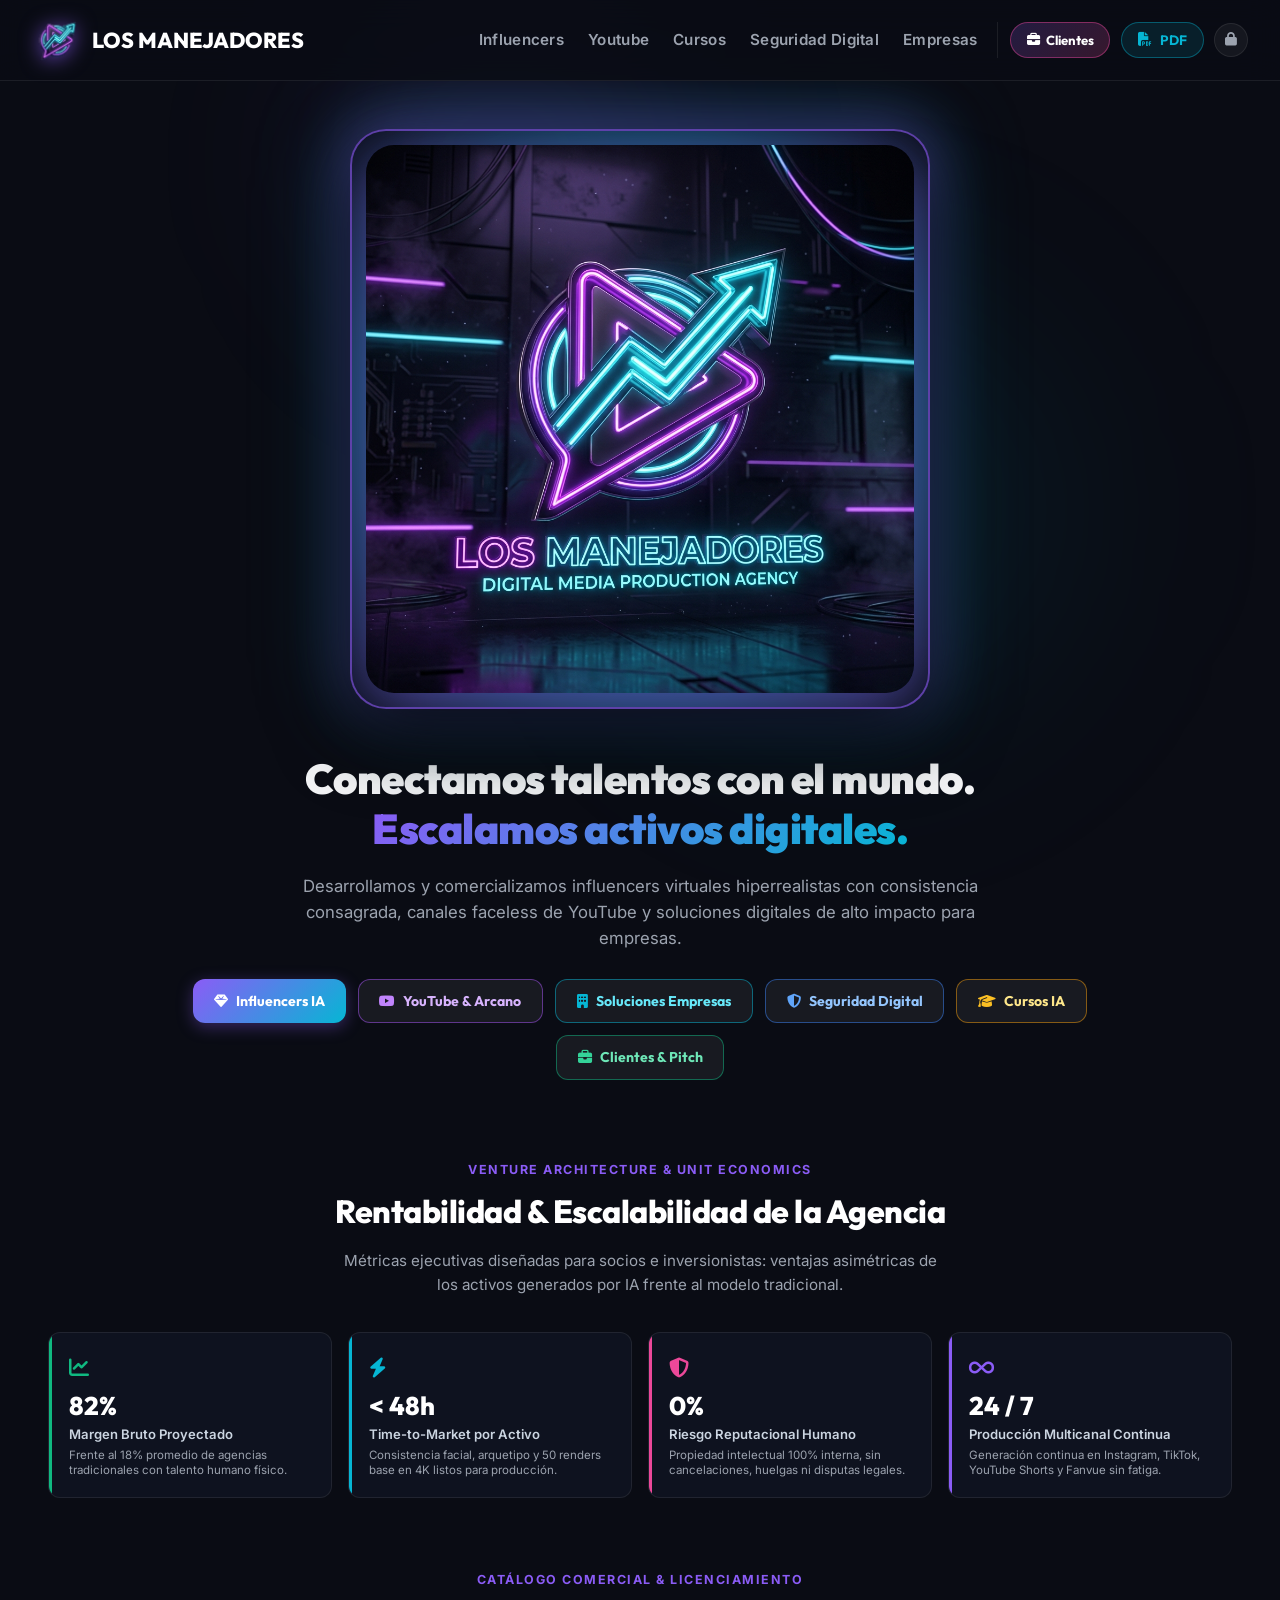
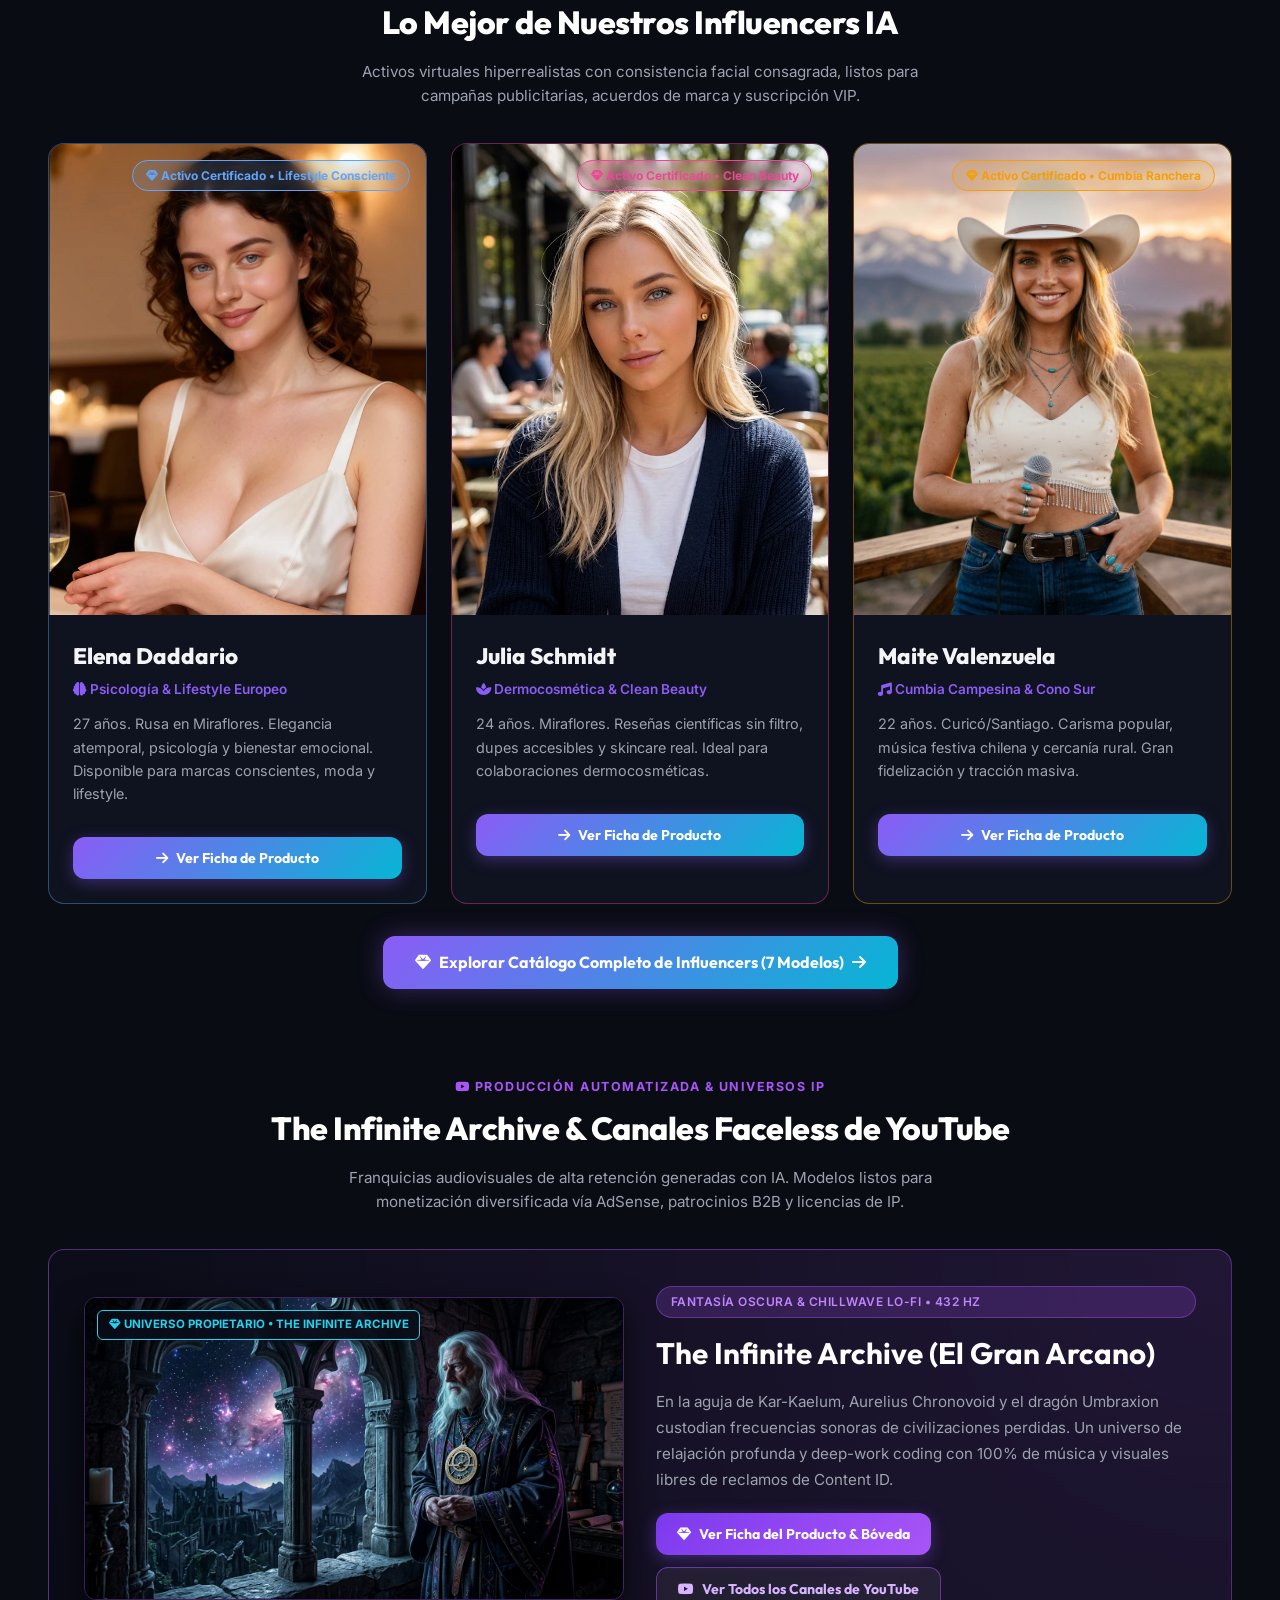
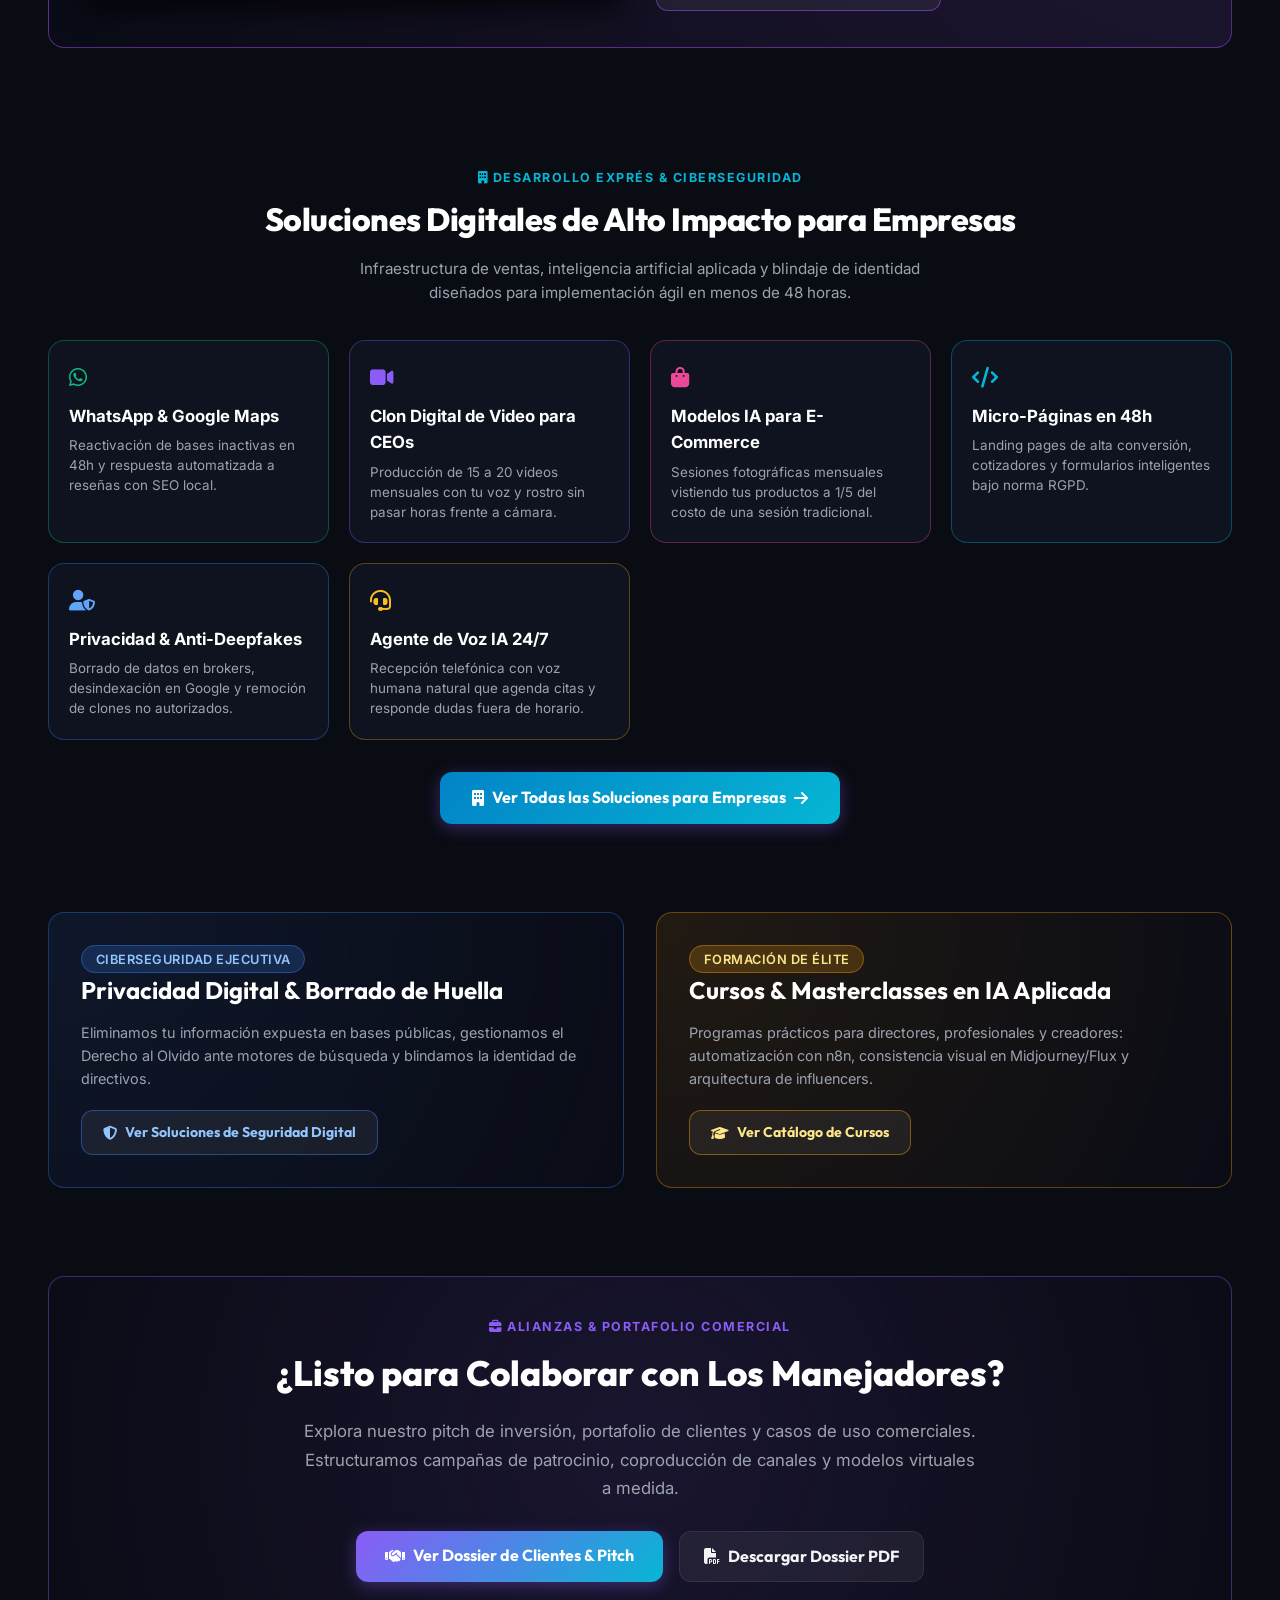
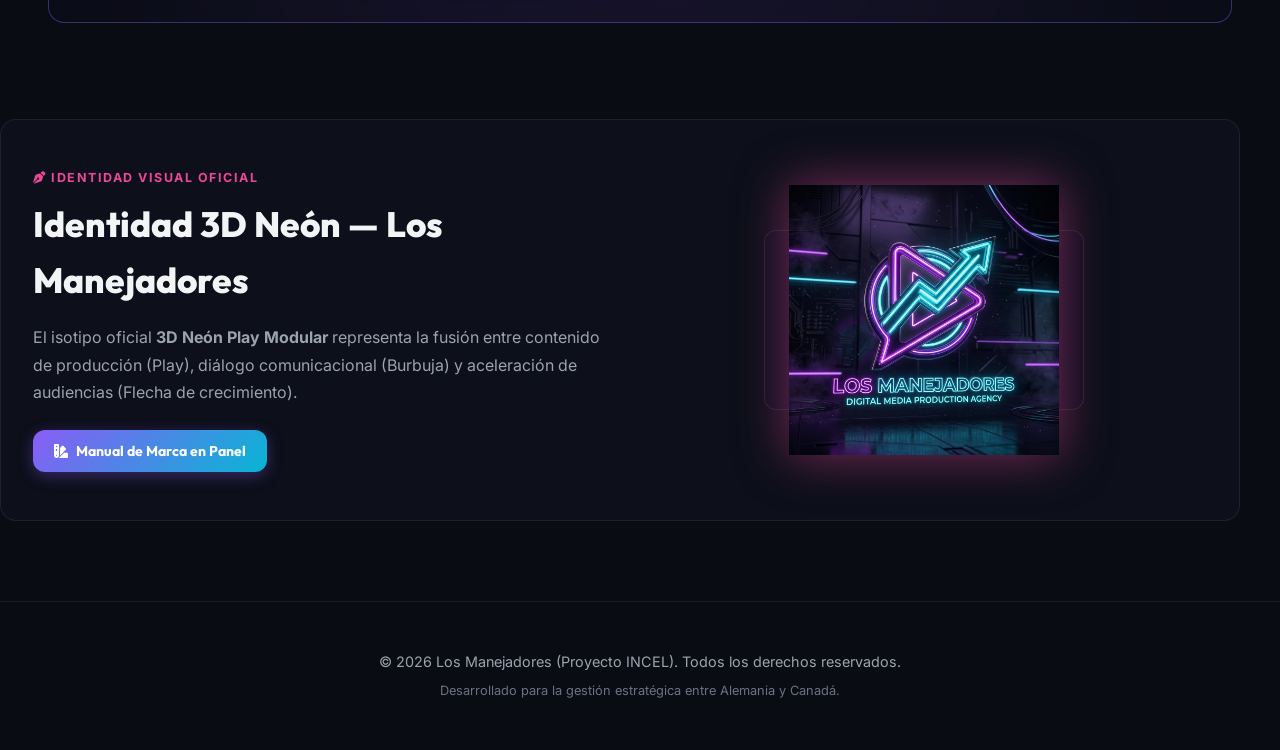
==== index.html @ 4ea199a0 "feat: unified landing page, separated section routing, prominent Arcano in YouTube, upgraded product" ====
<!DOCTYPE html>
<html lang="es">
<head>
  <meta charset="UTF-8">
  <meta name="viewport" content="width=device-width, initial-scale=1.0">
  <title>Los Manejadores (Proyecto INCEL) — Agencia de Comunicación Digital e Influencers IA</title>
  <meta name="description" content="Conectamos talentos con el mundo. Agencia líder en Influencers IA, Canales de YouTube Educativos y Asesorías Comunicacionales.">
  
  <!-- Google Fonts -->
  <link rel="preconnect" href="https://fonts.googleapis.com">
  <link rel="preconnect" href="https://fonts.gstatic.com" crossorigin>
  <link href="https://fonts.googleapis.com/css2?family=Inter:wght@300;400;500;600;700&family=Outfit:wght@500;600;700;800;900&display=swap" rel="stylesheet">
  
  <!-- FontAwesome Icons -->
  <link rel="stylesheet" href="https://cdnjs.cloudflare.com/ajax/libs/font-awesome/6.4.0/css/all.min.css">
  
  <!-- Favicons -->
  <link rel="icon" type="image/png" sizes="512x512" href="favicon.png?v=4">
  <link rel="icon" type="image/png" sizes="128x128" href="favicon-128.png?v=4">
  <link rel="icon" type="image/png" sizes="32x32" href="favicon-32.png?v=4">
  <link rel="shortcut icon" href="favicon.png?v=4">
  <link rel="apple-touch-icon" href="favicon.png?v=4">
  
  <!-- CSS Stylesheet -->
  <link rel="stylesheet" href="styles.css">
</head>
<body>

  <!-- Ambient Glow Background -->
  <div class="ambient-bg">
    <div class="glow-1"></div>
    <div class="glow-2"></div>
  </div>

  <!-- Main Navigation Bar -->
  <nav class="navbar">
    <a href="#home" class="nav-brand" id="main-nav-brand" onclick="switchView('public')">
      <div id="navbar-logo-container" style="display: flex; align-items: center; justify-content: center;">
        <img src="logo_emblem.png" alt="Los Manejadores Emblem" class="navbar-logo-img" />
      </div>
      <span id="brand-title-text">LOS MANEJADORES</span>
    </a>

    <div class="nav-controls">
      <ul class="nav-links" id="public-nav-links">
        <li><a href="#roster">Influencers</a></li>
        <li><a href="#youtube">Youtube</a></li>
        <li><a href="#cursos">Cursos</a></li>
        <li><a href="#seguridad">Seguridad Digital</a></li>
        <li><a href="#empresas">Empresas</a></li>
      </ul>

      <div class="nav-actions-group">
        <a href="#clientes" class="nav-pitch-btn" title="Ver Pitch Comercial & Clientes">
          <i class="fa-solid fa-briefcase"></i> Clientes
        </a>
        <button class="btn-dossier-pdf" onclick="window.print()" title="Imprimir o Exportar PDF">
          <i class="fa-solid fa-file-pdf"></i> PDF
        </button>
        <button id="btn-lock-auth" class="nav-lock-btn" onclick="switchView('team')" title="Acceso al Panel de Equipo">
          <i id="nav-lock-icon" class="fa-solid fa-lock"></i>
        </button>
      </div>
    </div>
  </nav>

  <!-- Dynamic Router Container for Dedicated Subpages -->
  <main id="view-dynamic" class="mode-view">
    <!-- Rendered dynamically by app.js router -->
  </main>

    <!-- =================================================================== -->
  <!-- VISTA PÚBLICA PRINCIPAL (LANDING SHOWROOM CON LO MEJOR DE TODO)     -->
  <!-- =================================================================== -->
  <main id="view-public" class="mode-view active-view">
    
    <!-- Hero Section -->
    <section class="hero" id="home">
      <div class="hero-content">
        
        <!-- Large Glowing Brand Showcase (El Play Modular 3D Neón) -->
        <div class="hero-brand-showcase">
          <div class="hero-logo-wrapper">
            <div class="hero-logo-glow"></div>
            <img src="logo_full.png" alt="Los Manejadores Logo 3D Neón Oficial" class="hero-logo-img" />
          </div>
        </div>

        <h1 class="hero-title">
          Conectamos talentos con el mundo. <br>
          <span class="gradient-text">Escalamos activos digitales.</span>
        </h1>
        <p class="hero-lead">
          Desarrollamos y comercializamos influencers virtuales hiperrealistas con consistencia consagrada, canales faceless de YouTube y soluciones digitales de alto impacto para empresas.
        </p>
        
        <!-- Acceso Rápido a Secciones Principales -->
        <div class="hero-actions" style="margin-top: 1.5rem; display: flex; flex-wrap: wrap; gap: 0.75rem; justify-content: center;">
          <a href="#roster" class="btn btn-primary">
            <i class="fa-solid fa-gem"></i> Influencers IA
          </a>
          <a href="#youtube" class="btn btn-secondary" style="border-color: rgba(168, 85, 247, 0.5); color: #d8b4fe;">
            <i class="fa-brands fa-youtube" style="color: #c084fc;"></i> YouTube & Arcano
          </a>
          <a href="#empresas" class="btn btn-secondary" style="border-color: rgba(6, 182, 212, 0.5); color: #67e8f9;">
            <i class="fa-solid fa-building" style="color: var(--cyan);"></i> Soluciones Empresas
          </a>
          <a href="#seguridad" class="btn btn-secondary" style="border-color: rgba(59, 130, 246, 0.5); color: #93c5fd;">
            <i class="fa-solid fa-shield-halved" style="color: #60a5fa;"></i> Seguridad Digital
          </a>
          <a href="#cursos" class="btn btn-secondary" style="border-color: rgba(245, 158, 11, 0.5); color: #fde68a;">
            <i class="fa-solid fa-graduation-cap" style="color: #fbbf24;"></i> Cursos IA
          </a>
          <a href="#clientes" class="btn btn-secondary" style="border-color: rgba(16, 185, 129, 0.5); color: #6ee7b7;">
            <i class="fa-solid fa-briefcase" style="color: #34d399;"></i> Clientes & Pitch
          </a>
        </div>
      </div>
    </section>

    <!-- Executive Snapshot & Unit Economics -->
    <section id="executive-snapshot" class="section" style="padding-top: 2rem; padding-bottom: 2rem;">
      <div class="section-header">
        <span class="section-subtitle">Venture Architecture & Unit Economics</span>
        <h2 class="section-title">Rentabilidad & Escalabilidad de la Agencia</h2>
        <p class="section-description">
          Métricas ejecutivas diseñadas para socios e inversionistas: ventajas asimétricas de los activos generados por IA frente al modelo tradicional.
        </p>
      </div>

      <div class="exec-metrics-grid">
        <div class="exec-metric-card accent-green">
          <div class="exec-metric-icon"><i class="fa-solid fa-chart-line"></i></div>
          <div class="exec-metric-val">82%</div>
          <div class="exec-metric-label">Margen Bruto Proyectado</div>
          <div class="exec-metric-subtext">Frente al 18% promedio de agencias tradicionales con talento humano físico.</div>
        </div>

        <div class="exec-metric-card accent-cyan">
          <div class="exec-metric-icon"><i class="fa-solid fa-bolt"></i></div>
          <div class="exec-metric-val">&lt; 48h</div>
          <div class="exec-metric-label">Time-to-Market por Activo</div>
          <div class="exec-metric-subtext">Consistencia facial, arquetipo y 50 renders base en 4K listos para producción.</div>
        </div>

        <div class="exec-metric-card accent-pink">
          <div class="exec-metric-icon"><i class="fa-solid fa-shield-halved"></i></div>
          <div class="exec-metric-val">0%</div>
          <div class="exec-metric-label">Riesgo Reputacional Humano</div>
          <div class="exec-metric-subtext">Propiedad intelectual 100% interna, sin cancelaciones, huelgas ni disputas legales.</div>
        </div>

        <div class="exec-metric-card">
          <div class="exec-metric-icon"><i class="fa-solid fa-infinity"></i></div>
          <div class="exec-metric-val">24 / 7</div>
          <div class="exec-metric-label">Producción Multicanal Continua</div>
          <div class="exec-metric-subtext">Generación continua en Instagram, TikTok, YouTube Shorts y Fanvue sin fatiga.</div>
        </div>
      </div>
    </section>

    <!-- LANDING SHOWCASE 1: INFLUENCERS IA -->
    <section class="section" style="padding-top: 1rem;">
      <div class="section-header">
        <span class="section-subtitle">Catálogo Comercial & Licenciamiento</span>
        <h2 class="section-title">Lo Mejor de Nuestros Influencers IA</h2>
        <p class="section-description">
          Activos virtuales hiperrealistas con consistencia facial consagrada, listos para campañas publicitarias, acuerdos de marca y suscripción VIP.
        </p>
      </div>

      <div class="roster-grid">
        <!-- Elena Daddario -->
        <div class="glass-card influencer-card" style="border-color: rgba(96, 165, 250, 0.4);">
          <div class="influencer-img-wrapper">
            <img src="elena_avatar.png" alt="Elena Daddario" class="influencer-img" loading="lazy">
            <span class="influencer-badge" style="color: #60a5fa; border-color: #60a5fa; background: rgba(96, 165, 250, 0.15);">
              <i class="fa-solid fa-gem"></i> Activo Certificado • Lifestyle Consciente
            </span>
          </div>
          <div class="influencer-info">
            <h3 class="influencer-name">Elena Daddario</h3>
            <span class="influencer-niche"><i class="fa-solid fa-brain"></i> Psicología & Lifestyle Europeo</span>
            <p class="influencer-desc">27 años. Rusa en Miraflores. Elegancia atemporal, psicología y bienestar emocional. Disponible para marcas conscientes, moda y lifestyle.</p>
            <div style="display: flex; gap: 0.5rem; margin-top: 0.75rem;">
              <a href="#influencer/elena" class="btn btn-primary influencer-btn" style="flex: 1; justify-content: center;">
                <i class="fa-solid fa-arrow-right"></i> Ver Ficha de Producto
              </a>
            </div>
          </div>
        </div>

        <!-- Julia Schmidt -->
        <div class="glass-card influencer-card" style="border-color: rgba(236, 72, 153, 0.4);">
          <div class="influencer-img-wrapper">
            <img src="julia_avatar.jpg" alt="Julia Schmidt" class="influencer-img" loading="lazy">
            <span class="influencer-badge" style="color: #ec4899; border-color: #ec4899; background: rgba(236, 72, 153, 0.15);">
              <i class="fa-solid fa-gem"></i> Activo Certificado • Clean Beauty
            </span>
          </div>
          <div class="influencer-info">
            <h3 class="influencer-name">Julia Schmidt</h3>
            <span class="influencer-niche"><i class="fa-solid fa-spa"></i> Dermocosmética & Clean Beauty</span>
            <p class="influencer-desc">24 años. Miraflores. Reseñas científicas sin filtro, dupes accesibles y skincare real. Ideal para colaboraciones dermocosméticas.</p>
            <div style="display: flex; gap: 0.5rem; margin-top: 0.75rem;">
              <a href="#influencer/julia" class="btn btn-primary influencer-btn" style="flex: 1; justify-content: center;">
                <i class="fa-solid fa-arrow-right"></i> Ver Ficha de Producto
              </a>
            </div>
          </div>
        </div>

        <!-- Maite Valenzuela -->
        <div class="glass-card influencer-card" style="border-color: rgba(245, 158, 11, 0.4);">
          <div class="influencer-img-wrapper">
            <img src="maite_avatar.jpg" alt="Maite Valenzuela" class="influencer-img" loading="lazy">
            <span class="influencer-badge" style="color: #f59e0b; border-color: #f59e0b; background: rgba(245, 158, 11, 0.15);">
              <i class="fa-solid fa-gem"></i> Activo Certificado • Cumbia Ranchera
            </span>
          </div>
          <div class="influencer-info">
            <h3 class="influencer-name">Maite Valenzuela</h3>
            <span class="influencer-niche"><i class="fa-solid fa-music"></i> Cumbia Campesina & Cono Sur</span>
            <p class="influencer-desc">22 años. Curicó/Santiago. Carisma popular, música festiva chilena y cercanía rural. Gran fidelización y tracción masiva.</p>
            <div style="display: flex; gap: 0.5rem; margin-top: 0.75rem;">
              <a href="#influencer/maite" class="btn btn-primary influencer-btn" style="flex: 1; justify-content: center;">
                <i class="fa-solid fa-arrow-right"></i> Ver Ficha de Producto
              </a>
            </div>
          </div>
        </div>
      </div>

      <div style="text-align: center; margin-top: 2rem;">
        <a href="#roster" class="btn btn-primary" style="font-size: 1rem; padding: 0.85rem 2rem; box-shadow: 0 0 25px rgba(139, 92, 246, 0.35);">
          <i class="fa-solid fa-gem"></i> Explorar Catálogo Completo de Influencers (7 Modelos) <i class="fa-solid fa-arrow-right"></i>
        </a>
      </div>
    </section>

    <!-- LANDING SHOWCASE 2: YOUTUBE & EL GRAN ARCANO -->
    <section class="section" style="padding-top: 2rem;">
      <div class="section-header">
        <span class="section-subtitle" style="color: #a855f7;"><i class="fa-brands fa-youtube"></i> Producción Automatizada & Universos IP</span>
        <h2 class="section-title">The Infinite Archive & Canales Faceless de YouTube</h2>
        <p class="section-description">
          Franquicias audiovisuales de alta retención generadas con IA. Modelos listos para monetización diversificada vía AdSense, patrocinios B2B y licencias de IP.
        </p>
      </div>

      <!-- Feature Card: The Infinite Archive Highlight -->
      <div class="glass-card" style="border: 1px solid rgba(168, 85, 247, 0.45); background: radial-gradient(circle at top right, rgba(168, 85, 247, 0.15) 0%, rgba(10, 12, 22, 0.95) 100%); padding: 2.2rem; border-radius: var(--radius-lg); margin-bottom: 2rem; position: relative; overflow: hidden;">
        <div style="display: grid; grid-template-columns: repeat(auto-fit, minmax(300px, 1fr)); gap: 2rem; align-items: center;">
          <div style="position: relative; border-radius: 12px; overflow: hidden; aspect-ratio: 16 / 9; box-shadow: 0 10px 30px rgba(0,0,0,0.7); border: 1px solid rgba(168, 85, 247, 0.3);">
            <img src="arcano_tower_window.jpg" alt="The Infinite Archive" style="width: 100%; height: 100%; object-fit: cover;" loading="lazy">
            <span style="position: absolute; top: 0.75rem; left: 0.75rem; background: rgba(10,12,24,0.85); backdrop-filter: blur(8px); border: 1px solid #22d3ee; color: #22d3ee; font-size: 0.72rem; font-weight: 700; padding: 0.3rem 0.65rem; border-radius: 6px;">
              <i class="fa-solid fa-gem"></i> UNIVERSO PROPIETARIO • THE INFINITE ARCHIVE
            </span>
          </div>
          <div>
            <div class="detail-badge" style="background: rgba(168, 85, 247, 0.2); color: #c084fc; border-color: rgba(168, 85, 247, 0.4); margin-bottom: 0.75rem; font-size: 0.75rem;">
              FANTASÍA OSCURA & CHILLWAVE LO-FI • 432 HZ
            </div>
            <h3 style="font-family: var(--font-heading); font-size: 1.85rem; color: #fff; margin-bottom: 0.75rem;">
              The Infinite Archive (El Gran Arcano)
            </h3>
            <p style="color: var(--text-muted); font-size: 0.95rem; line-height: 1.7; margin-bottom: 1.25rem;">
              En la aguja de Kar-Kaelum, Aurelius Chronovoid y el dragón Umbraxion custodian frecuencias sonoras de civilizaciones perdidas. Un universo de relajación profunda y deep-work coding con 100% de música y visuales libres de reclamos de Content ID.
            </p>
            <div style="display: flex; gap: 0.75rem; flex-wrap: wrap;">
              <a href="#channel/arcano" class="btn btn-primary" style="background: linear-gradient(135deg, #7c3aed, #a855f7); border: none;">
                <i class="fa-solid fa-gem"></i> Ver Ficha del Producto & Bóveda
              </a>
              <a href="#youtube" class="btn btn-secondary" style="border-color: rgba(168, 85, 247, 0.5); color: #d8b4fe;">
                <i class="fa-brands fa-youtube"></i> Ver Todos los Canales de YouTube
              </a>
            </div>
          </div>
        </div>
      </div>
    </section>

    <!-- LANDING SHOWCASE 3: EMPRESAS -->
    <section class="section" style="padding-top: 2rem;">
      <div class="section-header">
        <span class="section-subtitle" style="color: var(--cyan);"><i class="fa-solid fa-building"></i> Desarrollo Exprés & Ciberseguridad</span>
        <h2 class="section-title">Soluciones Digitales de Alto Impacto para Empresas</h2>
        <p class="section-description">
          Infraestructura de ventas, inteligencia artificial aplicada y blindaje de identidad diseñados para implementación ágil en menos de 48 horas.
        </p>
      </div>

      <div style="display: grid; grid-template-columns: repeat(auto-fit, minmax(280px, 1fr)); gap: 1.25rem; margin-bottom: 2rem;">
        <div class="glass-card" style="padding: 1.25rem; border-color: rgba(16, 185, 129, 0.35);">
          <div style="font-size: 1.3rem; color: #10b981; margin-bottom: 0.5rem;"><i class="fa-brands fa-whatsapp"></i></div>
          <h4 style="color: #fff; font-size: 1.05rem; margin-bottom: 0.35rem;">WhatsApp & Google Maps</h4>
          <p style="color: var(--text-muted); font-size: 0.84rem; line-height: 1.5; margin: 0;">Reactivación de bases inactivas en 48h y respuesta automatizada a reseñas con SEO local.</p>
        </div>

        <div class="glass-card" style="padding: 1.25rem; border-color: rgba(139, 92, 246, 0.35);">
          <div style="font-size: 1.3rem; color: var(--purple); margin-bottom: 0.5rem;"><i class="fa-solid fa-video"></i></div>
          <h4 style="color: #fff; font-size: 1.05rem; margin-bottom: 0.35rem;">Clon Digital de Video para CEOs</h4>
          <p style="color: var(--text-muted); font-size: 0.84rem; line-height: 1.5; margin: 0;">Producción de 15 a 20 videos mensuales con tu voz y rostro sin pasar horas frente a cámara.</p>
        </div>

        <div class="glass-card" style="padding: 1.25rem; border-color: rgba(236, 72, 153, 0.35);">
          <div style="font-size: 1.3rem; color: var(--pink); margin-bottom: 0.5rem;"><i class="fa-solid fa-bag-shopping"></i></div>
          <h4 style="color: #fff; font-size: 1.05rem; margin-bottom: 0.35rem;">Modelos IA para E-Commerce</h4>
          <p style="color: var(--text-muted); font-size: 0.84rem; line-height: 1.5; margin: 0;">Sesiones fotográficas mensuales vistiendo tus productos a 1/5 del costo de una sesión tradicional.</p>
        </div>

        <div class="glass-card" style="padding: 1.25rem; border-color: rgba(6, 182, 212, 0.35);">
          <div style="font-size: 1.3rem; color: var(--cyan); margin-bottom: 0.5rem;"><i class="fa-solid fa-code"></i></div>
          <h4 style="color: #fff; font-size: 1.05rem; margin-bottom: 0.35rem;">Micro-Páginas en 48h</h4>
          <p style="color: var(--text-muted); font-size: 0.84rem; line-height: 1.5; margin: 0;">Landing pages de alta conversión, cotizadores y formularios inteligentes bajo norma RGPD.</p>
        </div>

        <div class="glass-card" style="padding: 1.25rem; border-color: rgba(59, 130, 246, 0.35);">
          <div style="font-size: 1.3rem; color: #60a5fa; margin-bottom: 0.5rem;"><i class="fa-solid fa-user-shield"></i></div>
          <h4 style="color: #fff; font-size: 1.05rem; margin-bottom: 0.35rem;">Privacidad & Anti-Deepfakes</h4>
          <p style="color: var(--text-muted); font-size: 0.84rem; line-height: 1.5; margin: 0;">Borrado de datos en brokers, desindexación en Google y remoción de clones no autorizados.</p>
        </div>

        <div class="glass-card" style="padding: 1.25rem; border-color: rgba(245, 158, 11, 0.35);">
          <div style="font-size: 1.3rem; color: #fbbf24; margin-bottom: 0.5rem;"><i class="fa-solid fa-headset"></i></div>
          <h4 style="color: #fff; font-size: 1.05rem; margin-bottom: 0.35rem;">Agente de Voz IA 24/7</h4>
          <p style="color: var(--text-muted); font-size: 0.84rem; line-height: 1.5; margin: 0;">Recepción telefónica con voz humana natural que agenda citas y responde dudas fuera de horario.</p>
        </div>
      </div>

      <div style="text-align: center;">
        <a href="#empresas" class="btn btn-primary" style="background: linear-gradient(135deg, #0284c7, #06b6d4); font-size: 1rem; padding: 0.85rem 2rem;">
          <i class="fa-solid fa-building"></i> Ver Todas las Soluciones para Empresas <i class="fa-solid fa-arrow-right"></i>
        </a>
      </div>
    </section>

    <!-- LANDING SHOWCASE 4: SEGURIDAD & CURSOS -->
    <section class="section" style="padding-top: 2rem;">
      <div style="display: grid; grid-template-columns: repeat(auto-fit, minmax(320px, 1fr)); gap: 2rem;">
        
        <div class="glass-card" style="padding: 2rem; border-color: rgba(59, 130, 246, 0.35); background: radial-gradient(circle at top left, rgba(59, 130, 246, 0.1) 0%, rgba(10, 12, 22, 0.95) 100%);">
          <span class="detail-badge" style="background: rgba(59, 130, 246, 0.2); color: #93c5fd; border-color: rgba(59, 130, 246, 0.4); margin-bottom: 0.75rem;">
            CIBERSEGURIDAD EJECUTIVA
          </span>
          <h3 style="font-family: var(--font-heading); font-size: 1.5rem; color: #fff; margin-bottom: 0.75rem;">
            Privacidad Digital & Borrado de Huella
          </h3>
          <p style="color: var(--text-muted); font-size: 0.9rem; line-height: 1.6; margin-bottom: 1.25rem;">
            Eliminamos tu información expuesta en bases públicas, gestionamos el Derecho al Olvido ante motores de búsqueda y blindamos la identidad de directivos.
          </p>
          <a href="#seguridad" class="btn btn-secondary" style="border-color: rgba(59, 130, 246, 0.45); color: #93c5fd;">
            <i class="fa-solid fa-shield-halved"></i> Ver Soluciones de Seguridad Digital
          </a>
        </div>

        <div class="glass-card" style="padding: 2rem; border-color: rgba(245, 158, 11, 0.35); background: radial-gradient(circle at top left, rgba(245, 158, 11, 0.1) 0%, rgba(10, 12, 22, 0.95) 100%);">
          <span class="detail-badge" style="background: rgba(245, 158, 11, 0.2); color: #fde68a; border-color: rgba(245, 158, 11, 0.4); margin-bottom: 0.75rem;">
            FORMACIÓN DE ÉLITE
          </span>
          <h3 style="font-family: var(--font-heading); font-size: 1.5rem; color: #fff; margin-bottom: 0.75rem;">
            Cursos & Masterclasses en IA Aplicada
          </h3>
          <p style="color: var(--text-muted); font-size: 0.9rem; line-height: 1.6; margin-bottom: 1.25rem;">
            Programas prácticos para directores, profesionales y creadores: automatización con n8n, consistencia visual en Midjourney/Flux y arquitectura de influencers.
          </p>
          <a href="#cursos" class="btn btn-secondary" style="border-color: rgba(245, 158, 11, 0.45); color: #fde68a;">
            <i class="fa-solid fa-graduation-cap"></i> Ver Catálogo de Cursos
          </a>
        </div>

      </div>
    </section>

    <!-- LANDING SHOWCASE 5: CLIENTES & PITCH COMERCIAL -->
    <section class="section" style="padding-top: 2rem; padding-bottom: 3rem;">
      <div class="glass-card" style="padding: 2.5rem; text-align: center; border-color: rgba(139, 92, 246, 0.4); background: radial-gradient(circle at center, rgba(139, 92, 246, 0.12) 0%, rgba(10, 12, 22, 0.98) 100%); border-radius: var(--radius-lg);">
        <span class="section-subtitle" style="color: var(--purple);"><i class="fa-solid fa-briefcase"></i> Alianzas & Portafolio Comercial</span>
        <h2 style="font-family: var(--font-heading); font-size: 2.2rem; font-weight: 800; color: #fff; margin: 0.5rem 0 1rem 0;">
          ¿Listo para Colaborar con Los Manejadores?
        </h2>
        <p style="color: var(--text-muted); font-size: 1.05rem; max-width: 680px; margin: 0 auto 1.75rem auto; line-height: 1.7;">
          Explora nuestro pitch de inversión, portafolio de clientes y casos de uso comerciales. Estructuramos campañas de patrocinio, coproducción de canales y modelos virtuales a medida.
        </p>
        <div style="display: flex; gap: 1rem; justify-content: center; flex-wrap: wrap;">
          <a href="#clientes" class="btn btn-primary" style="font-size: 1rem; padding: 0.8rem 1.8rem;">
            <i class="fa-solid fa-handshake"></i> Ver Dossier de Clientes & Pitch
          </a>
          <button class="btn btn-secondary" onclick="window.print()" style="font-size: 1rem; padding: 0.8rem 1.5rem;">
            <i class="fa-solid fa-file-pdf"></i> Descargar Dossier PDF
          </button>
        </div>
      </div>
    </section>

    <!-- Propuestas de Logo Teaser Section -->
    <section class="section" style="background: rgba(18, 22, 36, 0.4); border: 1px solid var(--border-glass); border-radius: var(--radius-lg); padding: 3rem 2rem; margin: 3rem 0;">
      <div style="display: grid; grid-template-columns: repeat(auto-fit, minmax(300px, 1fr)); gap: 2.5rem; align-items: center;">
        <div>
          <span class="section-subtitle" style="color: var(--pink);"><i class="fa-solid fa-pen-nib"></i> Identidad Visual Oficial</span>
          <h2 style="font-family: var(--font-heading); font-size: 2.2rem; font-weight: 800; margin: 0.5rem 0 1rem 0;">Identidad 3D Neón — Los Manejadores</h2>
          <p style="color: var(--text-muted); font-size: 1rem; line-height: 1.7; margin-bottom: 1.5rem;">
            El isotipo oficial <strong>3D Neón Play Modular</strong> representa la fusión entre contenido de producción (Play), diálogo comunicacional (Burbuja) y aceleración de audiencias (Flecha de crecimiento).
          </p>
          <div style="display: flex; gap: 1rem; align-items: center; flex-wrap: wrap;">
            <a href="#copys" onclick="switchView('team'); switchTeamTab('copys');" class="btn btn-primary">
              <i class="fa-solid fa-swatchbook"></i> Manual de Marca en Panel
            </a>
          </div>
        </div>
        <div style="text-align: center;">
          <div class="logo-preview-box" style="margin: 0 auto; max-width: 320px; padding: 1.5rem; background: radial-gradient(circle, rgba(236,72,153,0.15) 0%, rgba(12,15,29,0.9) 70%); border: 1px solid var(--border-glass); border-radius: var(--radius-md);">
            <img src="logo_full.png" alt="Logotipo 3D Neón" style="width: 100%; height: auto; filter: drop-shadow(0 0 25px rgba(236,72,153,0.5));" />
          </div>
        </div>
      </div>
    </section>

  </main>

  <!-- =================================================================== -->
  <!-- VISTA DE EQUIPO (PANEL DE CONTROL INTERNO / GANTT & PIPELINE)      -->
  <!-- =================================================================== -->
  <main id="view-team" class="mode-view">
    
    <div class="dashboard-header">
      <div class="dashboard-title-area">
        <div>
          <h1 style="font-family: var(--font-heading); font-size: 2.2rem; font-weight: 800;">
            <i class="fa-solid fa-list-check" style="color: var(--purple);"></i> Panel Interno de Trabajo
          </h1>
          <p style="color: var(--text-muted);">Coordinación operativa, Carta Gantt a 90 Días y Manual Tecnológico de Producción con IA</p>
        </div>
        <div style="display: flex; gap: 0.6rem; align-items: center; flex-wrap: wrap;">
          <button onclick="switchView('public')" class="btn btn-secondary" style="font-size: 0.85rem;" title="Volver a la vista pública">
            <i class="fa-solid fa-arrow-left"></i> Volver a Vista Pública
          </button>
          <button onclick="lockTeamView()" class="btn btn-secondary" style="font-size: 0.85rem;" title="Bloquear panel de equipo con PIN">
            <i class="fa-solid fa-lock"></i> Bloquear Sesión
          </button>
          <button onclick="resetGanttData()" class="btn btn-secondary" style="font-size: 0.85rem;">
            <i class="fa-solid fa-rotate-left"></i> Reiniciar Progreso
          </button>
        </div>
      </div>
    </div>

    <!-- Husos Horarios & Sincronización Transatlántica Fijos en la Cabecera -->
    <div class="clocks-grid" style="margin-bottom: 1.5rem;">
      <div class="glass-card clock-card">
        <div class="clock-flag">🇩🇪</div>
        <div class="clock-info">
          <span class="clock-zone">Alemania / Europa Central (CET • UTC+1)</span>
          <div class="clock-time" id="clock-berlin">--:--:--</div>
          <span class="clock-note">Base Técnica & Operaciones de IA (Daniel Santander)</span>
        </div>
      </div>

      <div class="glass-card clock-card">
        <div class="clock-flag">🇨🇦</div>
        <div class="clock-info">
          <span class="clock-zone">Canadá / Costa Este (EST • UTC-5)</span>
          <div class="clock-time" id="clock-toronto">--:--:--</div>
          <span class="clock-note">Base Creativa & Relaciones Públicas (Pancho Ipinza)</span>
        </div>
      </div>

      <div class="glass-card clock-card">
        <div class="clock-flag">🇨🇱</div>
        <div class="clock-info">
          <span class="clock-zone">Chile / Santiago (CLT • UTC-3)</span>
          <div class="clock-time" id="clock-santiago">--:--:--</div>
          <span class="clock-note">Media Operations & Motion AI (Wladimir Gutierrez)</span>
        </div>
      </div>

      <div class="glass-card sync-window-card">
        <div class="sync-icon"><i class="fa-solid fa-handshake"></i></div>
        <div>
          <span class="sync-title">Ventana Óptima de Sincronización Diaria</span>
          <div class="sync-hours">15:00 – 18:00 CET / 09:00 – 12:00 EST / 11:00 – 14:00 CLT</div>
          <p class="sync-desc">Franja horaria para standups diarios, revisión de entregables y lanzamientos conjuntos de campañas.</p>
        </div>
      </div>
    </div>

    <!-- Barra Rápida a Cockpits Operativos Privados de Producción -->
    <div class="team-cockpit-quickbar glass-card">
      <div class="cockpit-quickbar-header">
        <div style="display: flex; align-items: center; gap: 0.85rem;">
          <div class="sync-icon" style="width: 44px; height: 44px; font-size: 1.1rem; background: rgba(139, 92, 246, 0.2); color: var(--purple);">
            <i class="fa-solid fa-sliders"></i>
          </div>
          <div>
            <h4 style="margin: 0; font-size: 1.05rem; font-weight: 700; color: #fff;">
              Cockpits Operativos de Producción (Menú Privado de Equipo)
            </h4>
            <p style="margin: 0.2rem 0 0 0; font-size: 0.82rem; color: var(--text-muted);">
              Acceso directo al control diario de cada influencer: Prompts maestros, LoRAs, calibración SOP, plataforma y briefs de video:
            </p>
          </div>
        </div>
        <button onclick="switchTeamTab('influencer-ops')" class="btn btn-secondary btn-sm" style="font-size: 0.78rem; padding: 0.45rem 0.85rem; border-color: rgba(139, 92, 246, 0.4); color: #c4b5fd;">
          <i class="fa-solid fa-table-list"></i> Matriz Operativa Completa (Pest. 5)
        </button>
      </div>

      <div class="cockpit-chips-grid">
        <a href="#influencer-cockpit/elena" class="cockpit-chip-btn" title="Abrir Cockpit Operativo de Elena Daddario">
          <img src="elena_avatar.png" alt="Elena" />
          <div class="cockpit-chip-info">
            <span class="cockpit-chip-name">Elena Daddario</span>
            <span class="cockpit-chip-badge"><i class="fa-solid fa-user-check"></i> Daniel (CET)</span>
          </div>
        </a>
        <a href="#influencer-cockpit/julia" class="cockpit-chip-btn" title="Abrir Cockpit Operativo de Julia Schmidt">
          <img src="julia_avatar.jpg" alt="Julia Schmidt" />
          <div class="cockpit-chip-info">
            <span class="cockpit-chip-name">Julia Schmidt</span>
            <span class="cockpit-chip-badge"><i class="fa-solid fa-user-check"></i> Pancho (EST)</span>
          </div>
        </a>
        <a href="#influencer-cockpit/laura" class="cockpit-chip-btn" title="Abrir Cockpit Operativo de Laura Taeda">
          <img src="laura_avatar.png" alt="Laura" />
          <div class="cockpit-chip-info">
            <span class="cockpit-chip-name">Laura Taeda</span>
            <span class="cockpit-chip-badge"><i class="fa-solid fa-user-check"></i> Wladimir (CLT)</span>
          </div>
        </a>
        <a href="#influencer-cockpit/mateo" class="cockpit-chip-btn" title="Abrir Cockpit Operativo de Mateo Silva">
          <img src="mateo_avatar.jpg" alt="Mateo" />
          <div class="cockpit-chip-info">
            <span class="cockpit-chip-name">Mateo Silva</span>
            <span class="cockpit-chip-badge" style="color: var(--cyan);"><i class="fa-solid fa-chart-line"></i> FinTech (Top RPM)</span>
          </div>
        </a>
        <a href="#influencer-cockpit/maite" class="cockpit-chip-btn" title="Abrir Cockpit Operativo de Maite Valenzuela">
          <img src="maite_avatar.jpg" alt="Maite" />
          <div class="cockpit-chip-info">
            <span class="cockpit-chip-name">Maite Valenzuela</span>
            <span class="cockpit-chip-badge"><i class="fa-solid fa-users"></i> Equipo</span>
          </div>
        </a>
        <a href="#influencer-cockpit/kira" class="cockpit-chip-btn" title="Abrir Cockpit Operativo de Kira Voss">
          <img src="kira_avatar.jpg" alt="Kira" />
          <div class="cockpit-chip-info">
            <span class="cockpit-chip-name">Kira Voss</span>
            <span class="cockpit-chip-badge"><i class="fa-solid fa-users"></i> Equipo</span>
          </div>
        </a>
        <a href="#influencer-cockpit/alejandra" class="cockpit-chip-btn" title="Abrir Ficha de Alejandra (Prototipo B2B)">
          <img src="alejandra_avatar.jpg" alt="Alejandra" />
          <div class="cockpit-chip-info">
            <span class="cockpit-chip-name">Alejandra</span>
            <span class="cockpit-chip-badge" style="color: var(--purple);"><i class="fa-solid fa-handshake"></i> En Adopción B2B</span>
          </div>
        </a>
        <a href="#influencer-cockpit/alina" class="cockpit-chip-btn" title="Abrir Cockpit Operativo de Alina Van Dijk (VIP Adulto)">
          <img src="alina_avatar.png" alt="Alina" />
          <div class="cockpit-chip-info">
            <span class="cockpit-chip-name">Alina Van Dijk</span>
            <span class="cockpit-chip-badge" style="color: #f87171;"><i class="fa-solid fa-fire"></i> Adulto VIP</span>
          </div>
        </a>
      </div>
    </div>

    <!-- Sub-navigation Tabs for Internal Team Panel -->
    <div class="team-tab-nav">
      <button id="btn-team-tab-members" class="team-tab-btn active" onclick="switchTeamTab('members')">
        <i class="fa-solid fa-users-gear"></i> 1. Equipo Fundador & Roles
      </button>
      <button id="btn-team-tab-gantt" class="team-tab-btn" onclick="switchTeamTab('gantt')">
        <i class="fa-solid fa-chart-gantt"></i> 2. Carta Gantt Operativa (90 Días)
      </button>
      <button id="btn-team-tab-pipeline" class="team-tab-btn" onclick="switchTeamTab('pipeline')">
        <i class="fa-solid fa-diagram-project"></i> 3. Pipeline de Producción Detallado & Herramientas
      </button>
      <button id="btn-team-tab-copys" class="team-tab-btn" onclick="switchTeamTab('copys')">
        <i class="fa-solid fa-copy"></i> 4. Hub de Copys & Scripts Listos
      </button>
      <button id="btn-team-tab-influencer-ops" class="team-tab-btn" onclick="switchTeamTab('influencer-ops')">
        <i class="fa-solid fa-wand-magic-sparkles"></i> 5. Operaciones de Influencers (Guía & Calibración Global)
      </button>
      <button id="btn-team-tab-youtube-studio" class="team-tab-btn" onclick="switchTeamTab('youtube-studio')">
        <i class="fa-brands fa-youtube" style="color: #ff0000;"></i> 6. YouTube Studio & El Gran Arcano
      </button>
    </div>

    <!-- PÁGINA 1: EQUIPO FUNDADOR & ROLES -->
    <div id="team-pane-members" class="team-pane active-pane">
      <section class="section" style="padding-top: 1rem;">
        <div class="section-header" style="text-align: left; margin-bottom: 2rem;">
          <span class="section-subtitle" style="color: var(--cyan);"><i class="fa-solid fa-users-gear"></i> Directorio y Sincronización Estratégica</span>
          <h2 class="section-title">Equipo Fundador, Roles & Asignación Operativa</h2>
          <p class="section-description" style="margin: 0;">
            Alineación estratégica internacional entre Alemania, Canadá y Chile. Consulta las responsabilidades clave de cada socio y los accesos rápidos a las herramientas de trabajo compartidas.
          </p>
        </div>

        <!-- Directorio de Miembros del Equipo -->
        <h3 style="font-family: var(--font-heading); font-size: 1.5rem; margin: 1.5rem 0 1.5rem 0; color: #fff;">
          <i class="fa-solid fa-id-card-clip" style="color: var(--purple);"></i> Miembros del Equipo & Asignación de Responsabilidades
        </h3>

        <div class="team-members-grid">
          <!-- Miembro 1: Daniel Santander -->
          <div class="glass-card member-card">
            <div class="member-header">
              <div class="member-avatar-box">
                <i class="fa-solid fa-laptop-code"></i>
              </div>
              <div>
                <h4 class="member-name">Daniel Santander</h4>
                <span class="member-role"><i class="fa-solid fa-microchip"></i> Lead Tech & AI Pipeline Architect</span>
              </div>
            </div>
            <p class="member-bio">
              Responsable de la infraestructura técnica, modelos de consistencia facial (LoRAs en Flux/SDXL), automatizaciones con Antigravity / agy CLI y despliegue del portal web.
            </p>
            <div class="member-meta">
              <span><i class="fa-solid fa-location-dot"></i> Alemania (CET)</span>
              <span><i class="fa-solid fa-envelope"></i> daniel@losmanejadores.io</span>
            </div>
          </div>

          <!-- Miembro 2: Pancho Ipinza -->
          <div class="glass-card member-card">
            <div class="member-header">
              <div class="member-avatar-box" style="background: rgba(236,72,153,0.15); color: var(--pink);">
                <i class="fa-solid fa-bullhorn"></i>
              </div>
              <div>
                <h4 class="member-name">Pancho Ipinza</h4>
                <span class="member-role" style="color: var(--pink);"><i class="fa-solid fa-pen-nib"></i> Creative Director & Strategic Outreach</span>
              </div>
            </div>
            <p class="member-bio">
              Dirección de narrativa, conceptualización de personajes, guiones para YouTube y vinculación con creadores de contenido, agencias y clientes B2B.
            </p>
            <div class="member-meta">
              <span><i class="fa-solid fa-location-dot"></i> Canadá (EST)</span>
              <span><i class="fa-solid fa-envelope"></i> pancho@losmanejadores.io</span>
            </div>
          </div>

          <!-- Miembro 3: Wladimir Gutierrez -->
          <div class="glass-card member-card">
            <div class="member-header">
              <div class="member-avatar-box" style="background: rgba(6,182,212,0.15); color: var(--cyan);">
                <i class="fa-solid fa-clapperboard"></i>
              </div>
              <div>
                <h4 class="member-name">Wladimir Gutierrez</h4>
                <span class="member-role" style="color: var(--cyan);"><i class="fa-solid fa-film"></i> Media Operations & Motion AI Lead</span>
              </div>
            </div>
            <p class="member-bio">
              Dirección de operaciones audiovisuales, escalamiento de producción en video generativo (Kling 3.0, HeyGen, InVideo), consistencia dinámica y gestión del pipeline de personajes virtuales.
            </p>
            <div class="member-meta">
              <span><i class="fa-solid fa-location-dot"></i> Santiago, Chile (CLT)</span>
              <span><i class="fa-solid fa-envelope"></i> wladimir@losmanejadores.io</span>
            </div>
          </div>

          <!-- Miembro 4: Asesoría Legal & Compliance (Placeholder Lorem Ipsum) -->
          <div class="glass-card member-card" style="opacity: 0.85; border-style: dashed;">
            <div class="member-header">
              <div class="member-avatar-box" style="background: rgba(16,185,129,0.15); color: var(--green);">
                <i class="fa-solid fa-scale-balanced"></i>
              </div>
              <div>
                <h4 class="member-name">Legal & Compliance Internacional</h4>
                <span class="member-role" style="color: var(--green);"><i class="fa-solid fa-shield-halved"></i> Consultoría Externa</span>
              </div>
            </div>
            <p class="member-bio">
              <em>Lorem ipsum dolor sit amet, consectetur adipiscing elit. Duis aute irure dolor in reprehenderit in voluptate velit esse cillum dolore eu fugiat nulla pariatur. KYC y pasarelas transfronterizas.</em>
            </p>
            <div class="member-meta">
              <span><i class="fa-solid fa-location-dot"></i> Alemania / Canadá</span>
              <span><i class="fa-solid fa-shield"></i> Acuerdo de Confidencialidad Activo</span>
            </div>
          </div>
        </div>

        <!-- Enlaces Rápidos de Colaboración Operativa -->
        <div class="glass-card" style="margin-top: 3rem; padding: 2rem;">
          <h4 style="font-family: var(--font-heading); font-size: 1.25rem; color: #fff; margin-bottom: 1rem;">
            <i class="fa-solid fa-link" style="color: var(--cyan);"></i> Enlaces Rápidos del Workspace del Proyecto
          </h4>
          <div class="workspace-links-grid">
            <a href="https://t.me/" target="_blank" class="workspace-link-item">
              <i class="fa-brands fa-telegram" style="color: #229ED9;"></i>
              <div>
                <strong>Grupo Telegram Oficial</strong>
                <span>Canal diario de coordinación y alertas rápidas</span>
              </div>
            </a>
            <a href="https://notion.so/" target="_blank" class="workspace-link-item">
              <i class="fa-solid fa-book-bookmark" style="color: #fff;"></i>
              <div>
                <strong>Notion Central INCEL</strong>
                <span>Base de conocimientos, prompts y actas de reuniones</span>
              </div>
            </a>
            <a href="https://drive.google.com/" target="_blank" class="workspace-link-item">
              <i class="fa-brands fa-google-drive" style="color: #34A853;"></i>
              <div>
                <strong>Google Drive de Producción</strong>
                <span>Carpeta compartida de renders 4K, audios y LoRAs</span>
              </div>
            </a>
          </div>
        </div>
      </section>
    </div>

    <!-- PÁGINA 2: CARTA GANTT OPERATIVA (90 DÍAS) -->
    <div id="team-pane-gantt" class="team-pane">
      <!-- Live Metrics Dashboard -->
      <div class="dash-stats-row">
        <div class="glass-card stat-card">
          <div class="stat-icon" style="background: rgba(139, 92, 246, 0.15); color: var(--purple);"><i class="fa-solid fa-clock"></i></div>
          <div>
            <div class="stat-val">90 Días</div>
            <div class="stat-lbl">Duración del Pipeline</div>
          </div>
        </div>

        <div class="glass-card stat-card">
          <div class="stat-icon" style="background: rgba(16, 185, 129, 0.15); color: var(--green);"><i class="fa-solid fa-bars-progress"></i></div>
          <div style="flex-grow: 1;">
            <div class="stat-val" id="gantt-progress-text">0%</div>
            <div class="stat-lbl">Completado de la Carta Gantt</div>
            <div class="progress-bar-container">
              <div id="gantt-progress-bar" class="progress-bar-fill"></div>
            </div>
          </div>
        </div>

        <div class="glass-card stat-card">
          <div class="stat-icon" style="background: rgba(6, 182, 212, 0.15); color: var(--cyan);"><i class="fa-solid fa-check-double"></i></div>
          <div>
            <div class="stat-val" id="gantt-tasks-count">0 / 0</div>
            <div class="stat-lbl">Hitos Completados</div>
          </div>
        </div>
      </div>

      <!-- SECTION: Carta Gantt Interactiva -->
      <section class="section" style="padding-top: 0;">
        <div class="section-header" style="text-align: left; margin-bottom: 2rem;">
          <span class="section-subtitle">Roadmap del Proyecto</span>
          <h2 class="section-title">Carta Gantt Operativa (Semanas 1 a 16)</h2>
          <p class="section-description" style="margin: 0;">
            Marca las casillas conforme el equipo complete los entregables entre Alemania y Canadá para actualizar la velocidad.
          </p>
        </div>

        <div class="gantt-wrapper">
          <div class="gantt-toolbar">
            <div class="filter-group">
              <button class="filter-btn active" onclick="filterGantt('all')">Todas las Fases</button>
              <button class="filter-btn" onclick="filterGantt('phase-0')">Fase 0 (Días 1-15)</button>
              <button class="filter-btn" onclick="filterGantt('phase-1')">Fase 1 (Días 16-45)</button>
              <button class="filter-btn" onclick="filterGantt('phase-2')">Fase 2 (Días 46-75)</button>
              <button class="filter-btn" onclick="filterGantt('phase-3')">Fase 3 (Días 76-90)</button>
            </div>
            <div class="gantt-sync-actions">
              <button class="btn btn-secondary btn-sm" onclick="exportGanttJSON()" title="Descargar archivo JSON con el progreso actual">
                <i class="fa-solid fa-download"></i> Exportar JSON
              </button>
              <button class="btn btn-secondary btn-sm" onclick="triggerImportGantt()" title="Cargar archivo JSON de otro miembro">
                <i class="fa-solid fa-upload"></i> Importar JSON
              </button>
              <input type="file" id="gantt-import-input" accept=".json" style="display:none" onchange="importGanttJSON(event)">
              <button class="btn btn-secondary btn-sm" onclick="shareGanttLink()" title="Copiar enlace con el progreso sincronizado">
                <i class="fa-solid fa-share-nodes"></i> Compartir Enlace
              </button>
            </div>
          </div>

          <table class="gantt-table">
            <thead>
              <tr>
                <th style="width: 50px;">Estado</th>
                <th>Hito / Tarea Operativa</th>
                <th>Fase</th>
                <th>Semana</th>
                <th>Responsable</th>
              </tr>
            </thead>
            <tbody id="gantt-table-body">
              <!-- Rendered by JS -->
            </tbody>
          </table>
        </div>
      </section>
    </div>

    <!-- PÁGINA 2: PIPELINE DE PRODUCCIÓN DETALLADO & MANUAL DE IA -->
    <div id="team-pane-pipeline" class="team-pane">
      
      <!-- Visión General y Rutas por Servicio -->
      <section class="section" style="padding-top: 0;">
        <div class="section-header" style="text-align: left; margin-bottom: 2rem;">
          <span class="section-subtitle" style="color: var(--pink);"><i class="fa-solid fa-map-location-dot"></i> Metodología y Arquitectura</span>
          <h2 class="section-title">Rutas de Producción Según la Línea de Servicio</h2>
          <p class="section-description" style="margin: 0;">
            Dependiendo del servicio seleccionado por el cliente o la meta del canal, el flujo de herramientas de IA se adapta para optimizar costos, velocidad y retención.
          </p>
        </div>

        <div class="route-cards-grid">
          <!-- Ruta 1: Influencers IA -->
          <div class="route-card" style="border-top: 4px solid var(--pink);">
            <span class="route-badge" style="background: rgba(236, 72, 153, 0.15); color: var(--pink);">Ruta A — Influencers IA</span>
            <h3 class="route-title">UGC, Redes Sociales & Monopolio de Rostros</h3>
            <p style="color: var(--text-muted); font-size: 0.9rem;">
              Creación de avatares con consistencia facial impecable, videos cortos de interacción (TikTok/Reels) y derivación a embudos de suscripción VIP (Fanvue/OnlyFans).
            </p>
            <ul class="route-tools-list">
              <li><i class="fa-solid fa-check" style="color: var(--pink);"></i> <strong>Personaje & Rostro:</strong> Nano Banana Pro + Flux 2 LoRA</li>
              <li><i class="fa-solid fa-check" style="color: var(--pink);"></i> <strong>Video & Motion:</strong> Kling 3.0 Motion Control + Arcads</li>
              <li><i class="fa-solid fa-check" style="color: var(--pink);"></i> <strong>Voz:</strong> ElevenLabs / ChatterBox</li>
              <li><i class="fa-solid fa-check" style="color: var(--pink);"></i> <strong>Orquestación:</strong> Antigravity + agy CLI</li>
            </ul>
          </div>

          <!-- Ruta 2: Canales Educativos YouTube -->
          <div class="route-card" style="border-top: 4px solid var(--cyan);">
            <span class="route-badge" style="background: rgba(6, 182, 212, 0.15); color: var(--cyan);">Ruta B — Canales YouTube</span>
            <h3 class="route-title">Storytelling Automatizado & Modo Narrativo</h3>
            <p style="color: var(--text-muted); font-size: 0.9rem;">
              Generación masiva de historias para YouTube Shorts (60s) o documentales de alto RPM en YouTube Long-Form.
            </p>
            <ul class="route-tools-list">
              <li><i class="fa-solid fa-check" style="color: var(--cyan);"></i> <strong>Guion & Storyboard:</strong> Gemini + ChatGPT (ROLOCODEPRE)</li>
              <li><i class="fa-solid fa-check" style="color: var(--cyan);"></i> <strong>Director Agente:</strong> SJINN + Veo 3 / Sora 2</li>
              <li><i class="fa-solid fa-check" style="color: var(--cyan);"></i> <strong>Ensamblaje:</strong> InVideo / CapCut</li>
              <li><i class="fa-solid fa-check" style="color: var(--cyan);"></i> <strong>Música:</strong> Suno AI</li>
            </ul>
          </div>

          <!-- Ruta 3: Asesorías Comunicacionales -->
          <div class="route-card" style="border-top: 4px solid var(--purple);">
            <span class="route-badge" style="background: rgba(139, 92, 246, 0.15); color: var(--purple);">Ruta C — Asesorías Comunicacionales</span>
            <h3 class="route-title">Clonación de Voz & Avatares Ejecutivos B2B</h3>
            <p style="color: var(--text-muted); font-size: 0.9rem;">
              Coaching de oratoria y presencia digital apoyado por avatares parlantes en HD y clonación de voz del propio ejecutivo.
            </p>
            <ul class="route-tools-list">
              <li><i class="fa-solid fa-check" style="color: var(--purple);"></i> <strong>Guiones de Oratoria:</strong> Gemini Gems (Coach de Voz)</li>
              <li><i class="fa-solid fa-check" style="color: var(--purple);"></i> <strong>Clonación de Voz:</strong> ElevenLabs / ChatterBox</li>
              <li><i class="fa-solid fa-check" style="color: var(--purple);"></i> <strong>Talking Avatars:</strong> HeyGen / LivePortrait / Hedra</li>
              <li><i class="fa-solid fa-check" style="color: var(--purple);"></i> <strong>Revisión:</strong> CapCut Agent IA</li>
            </ul>
          </div>
        </div>
      </section>

      <!-- Tabla Matriz de Herramientas Tecnológicas -->
      <section class="section" style="padding-top: 0;">
        <h3 style="font-family: var(--font-heading); font-size: 1.6rem; color: #fff; margin-bottom: 1rem;">
          <i class="fa-solid fa-server" style="color: var(--cyan);"></i> Matriz de Herramientas y Ecosistema IA (Feb 2026)
        </h3>
        <p style="color: var(--text-muted); margin-bottom: 1.5rem;">Catálogo comparativo de plataformas integradas en la agencia:</p>

        <div style="overflow-x: auto;">
          <table class="tech-matrix-table">
            <thead>
              <tr>
                <th>Herramienta / Plataforma</th>
                <th>Rol en el Pipeline</th>
                <th>Modelo de Costo</th>
                <th>Uso Clave en Los Manejadores</th>
              </tr>
            </thead>
            <tbody>
              <tr>
                <td><strong style="color: #fff;">Gemini / Google AI Studio</strong></td>
                <td>Guiones, Prompts & Gems</td>
                <td>Gratis / API</td>
                <td>Creación de "Gems" fijos por influencer para mantener coherencia narrativa e inmunidad al drift. Formato ROLOCODEPRE.</td>
              </tr>
              <tr>
                <td><strong style="color: #fff;">Antigravity & agy CLI</strong></td>
                <td>Orquestación & Automatización</td>
                <td>Incluido / Motor Local</td>
                <td>Ejecución de flujos de trabajo autónomos, agentes de producción y scripting de automatización de contenidos.</td>
              </tr>
              <tr>
                <td><strong style="color: #fff;">Nano Banana / Nano Banana Pro</strong></td>
                <td>Generación de Personaje 4K</td>
                <td>Rápido / HD</td>
                <td>Creación de ficha técnica de personaje con set base de 4 ángulos canónicos en 1–2 segundos.</td>
              </tr>
              <tr>
                <td><strong style="color: #fff;">Kling 3.0 Omni</strong></td>
                <td>Motion Control & Multishot</td>
                <td>$5 / min aprox.</td>
                <td>Transferencia de movimiento de video de referencia sobre la foto del influencer conservando la consistencia facial.</td>
              </tr>
              <tr>
                <td><strong style="color: #fff;">Veo 3 / Veo 3.1 & Sora 2</strong></td>
                <td>Video Cinematográfico</td>
                <td>Propietario / Enterprise</td>
                <td>Generación de escenas hiperrealistas con lip-sync y audio ambiental nativo sincronizado.</td>
              </tr>
              <tr>
                <td><strong style="color: #fff;">ElevenLabs & ChatterBox</strong></td>
                <td>Clonación de Voz (TTS)</td>
                <td>$5/mes o Gratis (OS)</td>
                <td>Clonación de voz hiperrealista. ChatterBox permite clonación con 5s de audio y sliders de emoción.</td>
              </tr>
              <tr>
                <td><strong style="color: #fff;">Arcads & Clawdbot + Manus</strong></td>
                <td>Generación Masiva de Ads UGC</td>
                <td>$5/min (hasta 550 vids/día)</td>
                <td>Generador automático de anuncios UGC TikTok a partir de foto + script + video de referencia.</td>
              </tr>
            </tbody>
          </table>
        </div>
      </section>

      <!-- DESGLOSE PROFUNDO PASO A PASO (0 a 7) -->
      <section class="section" style="padding-top: 0;">
        <div class="section-header" style="text-align: left; margin-bottom: 2rem;">
          <span class="section-subtitle" style="color: var(--purple);"><i class="fa-solid fa-list-ol"></i> Protocolo de Producción</span>
          <h2 class="section-title">Manual de Operación de 8 Pasos (Desglose Exhaustivo)</h2>
        </div>

        <!-- PASO 0 -->
        <div class="pipeline-deepdive-card">
          <div class="deepdive-header">
            <span class="deepdive-step-num">PASO 00</span>
            <div class="deepdive-title">Setup Inicial & Configuración de Cuentas Base</div>
          </div>
          <p style="color: var(--text-main); font-size: 1rem; line-height: 1.7; margin-bottom: 1rem;">
            Configuración de la infraestructura tecnológica requerida antes de iniciar cualquier campaña o lanzamiento de influencer.
          </p>
          <div>
            <span class="platform-pill highlight">Gemini API</span>
            <span class="platform-pill highlight">Antigravity CLI</span>
            <span class="platform-pill">Kling 3.0</span>
            <span class="platform-pill">ElevenLabs</span>
            <span class="platform-pill">CapCut Pro</span>
          </div>
        </div>

        <!-- PASO 1 -->
        <div class="pipeline-deepdive-card">
          <div class="deepdive-header">
            <span class="deepdive-step-num">PASO 01</span>
            <div class="deepdive-title">Ideación, Guion & Arquitectura de Prompts</div>
          </div>
          <p style="color: var(--text-main); font-size: 1rem; line-height: 1.7; margin-bottom: 1rem;">
            Estructuración de narrativa, ganchos virales y prompts usando el formato estandarizado <strong>ROLOCODEPRE</strong> (Rol – Logros – Contexto – Desafío – Preguntas) en Gemini y ChatGPT. Para prompts visuales se define la Óptica (ej. 35mm), Ángulo de Luz y Paleta Dominante.
          </p>
          <div>
            <span class="platform-pill highlight">Gemini 1.5 Pro</span>
            <span class="platform-pill">ChatGPT GPT-5.2</span>
            <span class="platform-pill">Claude Sonnet</span>
          </div>
        </div>

        <!-- PASO 2: DEEP DIVE GRÁFICOS BASE Y CONSISTENCIA FACIAL -->
        <div class="pipeline-deepdive-card" style="border-color: var(--pink); background: rgba(236, 72, 153, 0.03);">
          <div class="deepdive-header">
            <span class="deepdive-step-num" style="background: var(--accent-gradient); -webkit-background-clip: text; -webkit-text-fill-color: transparent;">PASO 02</span>
            <div>
              <div class="deepdive-title">Producción de Gráficos Base & Consistencia Facial (Identidad de Rostro)</div>
              <span style="color: var(--pink); font-size: 0.85rem; font-weight: 700;">★ SECCIÓN CRÍTICA DE APRENDIZAJE ★</span>
            </div>
          </div>

          <p style="color: var(--text-main); font-size: 1.05rem; line-height: 1.8; margin-bottom: 1.5rem;">
            <strong>El Gran Desafío:</strong> ¿Cómo lograr que el rostro de un influencer virtual se mantenga exactamente idéntico a través de 100s de fotos con ropa, fondos y emociones distintas sin perder coherencia?
          </p>

          <h4 style="color: var(--cyan); font-family: var(--font-heading); font-size: 1.2rem; margin-bottom: 0.75rem;">
            Técnicas y Alternativas Recomendadas para Consistencia de Rostro:
          </h4>

          <div style="display: grid; gap: 1.25rem; margin-bottom: 2rem;">
            
            <div style="background: rgba(10, 12, 20, 0.6); padding: 1.25rem; border-radius: var(--radius-md); border: 1px solid var(--border-glass);">
              <h5 style="color: #fff; font-size: 1.05rem; margin-bottom: 0.35rem;">
                1. Nano Banana Pro + Kit de 4 Ángulos Canónicos (Opción Rápida & Eficiente)
              </h5>
              <p style="color: var(--text-muted); font-size: 0.9rem; line-height: 1.6;">
                En <strong>Nano Banana Pro</strong> se genera la foto matriz en 4K. Luego se solicitan 4 renders canónicos del mismo sujeto: <em>Frontal, 3/4 Izquierdo, 3/4 Derecho y Perfil</em>. Este kit de 4 fotos sirve de insumo base indiscutible para las herramientas de animación.
              </p>
            </div>

            <div style="background: rgba(10, 12, 20, 0.6); padding: 1.25rem; border-radius: var(--radius-md); border: 1px solid var(--border-glass);">
              <h5 style="color: #fff; font-size: 1.05rem; margin-bottom: 0.35rem;">
                2. Gemini + Gems de Personaje Fijo
              </h5>
              <p style="color: var(--text-muted); font-size: 0.9rem; line-height: 1.6;">
                Creación de un <strong>Gem personalizado en Gemini</strong> que almacena la descripción exacta de los rasgos inmutables (distancia entre ojos, forma de mejillas, cicatrices) junto con las imágenes canónicas en la memoria del modelo para generar nuevas escenas sin desviaciones.
              </p>
            </div>

            <div style="background: rgba(10, 12, 20, 0.6); padding: 1.25rem; border-radius: var(--radius-md); border: 1px solid var(--border-glass);">
              <h5 style="color: #fff; font-size: 1.05rem; margin-bottom: 0.35rem;">
                3. Entrenamiento de LoRA Facial (Flux 2 / Stable Diffusion XL en ComfyUI / Fal.ai)
              </h5>
              <p style="color: var(--text-muted); font-size: 0.9rem; line-height: 1.6;">
                El estándar de máxima calidad profesional: se alimentan 15–20 fotos en alta resolución a un modelo Flux o SDXL para entrenar un archivo LoRA de peso ligero (50-100 MB). Este LoRA se activa mediante una palabra clave (ej. <code>&lt;s0:alejandra_face&gt;</code>) garantizando que el personaje aparezca en cualquier vestuario o locación.
              </p>
            </div>

            <div style="background: rgba(10, 12, 20, 0.6); padding: 1.25rem; border-radius: var(--radius-md); border: 1px solid var(--border-glass);">
              <h5 style="color: #fff; font-size: 1.05rem; margin-bottom: 0.35rem;">
                4. Google Whisk / InstantID / InsightFace (Face Swapping Avanzado)
              </h5>
              <p style="color: var(--text-muted); font-size: 0.9rem; line-height: 1.6;">
                Técnica de referencia de imagen donde se fusiona el cuerpo/pose de una imagen destino con la máscara y landmarks faciales de la foto original del influencer.
              </p>
            </div>

            <div style="background: rgba(10, 12, 20, 0.6); padding: 1.25rem; border-radius: var(--radius-md); border: 1px solid var(--border-glass);">
              <h5 style="color: #fff; font-size: 1.05rem; margin-bottom: 0.35rem;">
                5. Escalado con LUPA / Magnific AI Upscaler
              </h5>
              <p style="color: var(--text-muted); font-size: 0.9rem; line-height: 1.6;">
                Mejora de poros, textura de piel y nitidez en 8K antes de pasar a la fase de animación de video.
              </p>
            </div>

          </div>

          <div>
            <span class="platform-pill highlight">Nano Banana Pro</span>
            <span class="platform-pill highlight">Gemini Gems</span>
            <span class="platform-pill highlight">Flux 2 LoRA</span>
            <span class="platform-pill">Google Whisk</span>
            <span class="platform-pill">InstantID</span>
            <span class="platform-pill">Magnific AI</span>
          </div>
        </div>

        <!-- PASO 3: DEEP DIVE GENERACIÓN DE VIDEO -->
        <div class="pipeline-deepdive-card" style="border-color: var(--cyan); background: rgba(6, 182, 212, 0.03);">
          <div class="deepdive-header">
            <span class="deepdive-step-num" style="background: var(--primary-gradient); -webkit-background-clip: text; -webkit-text-fill-color: transparent;">PASO 03</span>
            <div>
              <div class="deepdive-title">Generación de Video & Animación Mantenimiento de Rostro</div>
              <span style="color: var(--cyan); font-size: 0.85rem; font-weight: 700;">★ SECCIÓN CRÍTICA DE APRENDIZAJE ★</span>
            </div>
          </div>

          <p style="color: var(--text-main); font-size: 1.05rem; line-height: 1.8; margin-bottom: 1.5rem;">
            <strong>El Paso a Video:</strong> ¿Cómo transformar fotos estáticas en videos en movimiento (hablando, bailando, caminando) conservando el rostro idéntico y sincronización de labios impecable?
          </p>

          <h4 style="color: var(--purple); font-family: var(--font-heading); font-size: 1.2rem; margin-bottom: 0.75rem;">
            Técnicas y Plataformas Disponibles para Generación de Video:
          </h4>

          <div style="display: grid; gap: 1.25rem; margin-bottom: 2rem;">
            
            <div style="background: rgba(10, 12, 20, 0.6); padding: 1.25rem; border-radius: var(--radius-md); border: 1px solid var(--border-glass);">
              <h5 style="color: #fff; font-size: 1.05rem; margin-bottom: 0.35rem;">
                A) Kling 3.0 Omni — Motion Control & Multishot (Recomendado para UGC Viral)
              </h5>
              <p style="color: var(--text-muted); font-size: 0.9rem; line-height: 1.6;">
                En <strong>Kling 3.0 Omni</strong> se utiliza la función <em>"Elements" / Motion Control</em>: Subes la foto estática a animar + la pista de video de referencia (un video real tuyo o de internet bailando o hablando). Kling transfiere exactamente el movimiento, gesticulación y física sobre la foto del influencer a un costo de ~$5/minuto.
              </p>
            </div>

            <div style="background: rgba(10, 12, 20, 0.6); padding: 1.25rem; border-radius: var(--radius-md); border: 1px solid var(--border-glass);">
              <h5 style="color: #fff; font-size: 1.05rem; margin-bottom: 0.35rem;">
                B) Arcads — Fabricación Masiva de Anuncios UGC con IA
              </h5>
              <p style="color: var(--text-muted); font-size: 0.9rem; line-height: 1.6;">
                Plataforma especializada en anuncios: Subes la foto del influencer + el script en texto + video de referencia → Arcads entrega 2 videos de 30 segundos en 10 minutos con lipsync y lenguaje corporal natural.
              </p>
            </div>

            <div style="background: rgba(10, 12, 20, 0.6); padding: 1.25rem; border-radius: var(--radius-md); border: 1px solid var(--border-glass);">
              <h5 style="color: #fff; font-size: 1.05rem; margin-bottom: 0.35rem;">
                C) Veo 3 / Veo 3.1 & Sora 2 — Storytelling Cinematográfico
              </h5>
              <p style="color: var(--text-muted); font-size: 0.9rem; line-height: 1.6;">
                <strong>Veo 3.1</strong> permite la animación con audio nativo sincronizado (lip-sync ambiental), ideal para historias de YouTube Shorts. <strong>Sora 2</strong> genera clips hiperrealistas desde cero cuando no se necesita foto de referencia previa.
              </p>
            </div>

            <div style="background: rgba(10, 12, 20, 0.6); padding: 1.25rem; border-radius: var(--radius-md); border: 1px solid var(--border-glass);">
              <h5 style="color: #fff; font-size: 1.05rem; margin-bottom: 0.35rem;">
                D) HeyGen / LivePortrait / Hedra — Avatares Parlantes (Talking Avatars)
              </h5>
              <p style="color: var(--text-muted); font-size: 0.9rem; line-height: 1.6;">
                Tomas una foto de alta calidad del rostro del influencer + una pista de audio (clonada en ElevenLabs) → LivePortrait o Hedra sintetizan el movimiento de labios, parpadeo y pequeñas inclinaciones de cabeza sin distorsionar el rostro original.
              </p>
            </div>

            <div style="background: rgba(10, 12, 20, 0.6); padding: 1.25rem; border-radius: var(--radius-md); border: 1px solid var(--border-glass);">
              <h5 style="color: #fff; font-size: 1.05rem; margin-bottom: 0.35rem;">
                E) Modelos Open Source Locales (HuMo / Qwen WAN / LTX-2)
              </h5>
              <p style="color: var(--text-muted); font-size: 0.9rem; line-height: 1.6;">
                Generación de video ejecutable en servidores locales GPU sin costo por crédito. Ofrece privacidad total y control sobre parámetros de cam-motion.
              </p>
            </div>

          </div>

          <div>
            <span class="platform-pill highlight">Kling 3.0 Omni</span>
            <span class="platform-pill highlight">Arcads UGC</span>
            <span class="platform-pill highlight">Veo 3.1 Native Audio</span>
            <span class="platform-pill">Sora 2</span>
            <span class="platform-pill">LivePortrait</span>
            <span class="platform-pill">Hedra</span>
            <span class="platform-pill">Qwen WAN (OS)</span>
          </div>
        </div>

        <!-- PASO 4 -->
        <div class="pipeline-deepdive-card">
          <div class="deepdive-header">
            <span class="deepdive-step-num">PASO 04</span>
            <div class="deepdive-title">Voz, Audio & Clonación Vocal</div>
          </div>
          <p style="color: var(--text-main); font-size: 1rem; line-height: 1.7; margin-bottom: 1rem;">
            <strong>ElevenLabs:</strong> Estándar de oro para clonación con inflexiones naturales. <br>
            <strong>ChatterBox (Open Source):</strong> Clonación gratuita con solo 5 segundos de audio de muestra y sliders de control emocional.<br>
            <strong>Suno AI:</strong> Composición de canciones y música de fondo para Reels y vídeos infantiles.
          </p>
          <div>
            <span class="platform-pill highlight">ElevenLabs</span>
            <span class="platform-pill highlight">ChatterBox</span>
            <span class="platform-pill">Qwen3-TTS</span>
            <span class="platform-pill">Suno AI</span>
          </div>
        </div>

        <!-- PASO 5 -->
        <div class="pipeline-deepdive-card">
          <div class="deepdive-header">
            <span class="deepdive-step-num">PASO 05</span>
            <div class="deepdive-title">Ensamblaje, Edición & InVideo Automation</div>
          </div>
          <p style="color: var(--text-main); font-size: 1rem; line-height: 1.7; margin-bottom: 1rem;">
            Integración en <strong>InVideo</strong> o <strong>CapCut Pro</strong>. InVideo permite conectar 20+ modelos (Sora 2, Veo 3.1, Nano Banana) mediante scripts automatizados con variaciones A/B para testear ganchos virales.
          </p>
          <div>
            <span class="platform-pill highlight">InVideo Studio</span>
            <span class="platform-pill highlight">CapCut Pro</span>
            <span class="platform-pill">Freepik Canvas</span>
          </div>
        </div>

        <!-- PASO 6 -->
        <div class="pipeline-deepdive-card">
          <div class="deepdive-header">
            <span class="deepdive-step-num">PASO 06</span>
            <div class="deepdive-title">Publicación & Distribución Escalonada</div>
          </div>
          <p style="color: var(--text-main); font-size: 1rem; line-height: 1.7; margin-bottom: 1rem;">
            Distribución programada usando <strong>ReuseVideos.com</strong> para re-publicar en múltiples redes sin marcas de agua y <strong>Somoslank.com</strong> para gestión colaborativa de cuentas.
          </p>
          <div>
            <span class="platform-pill highlight">ReuseVideos</span>
            <span class="platform-pill">Somoslank</span>
          </div>
        </div>

        <!-- PASO 7 -->
        <div class="pipeline-deepdive-card" style="border-color: var(--green); background: rgba(16, 185, 129, 0.03);">
          <div class="deepdive-header">
            <span class="deepdive-step-num" style="background: var(--success-gradient); -webkit-background-clip: text; -webkit-text-fill-color: transparent;">PASO 07</span>
            <div class="deepdive-title">Escalado & Automatización con Agentes (Antigravity agy CLI)</div>
          </div>
          <p style="color: var(--text-main); font-size: 1rem; line-height: 1.7; margin-bottom: 1rem;">
            Uso de <strong>Antigravity y agy CLI</strong> junto a motores como <strong>Clawdbot + Kling + Manus</strong> para ejecutar canales automáticos que generan hasta 550 videos diarios con pruebas de retención continuas.
          </p>
          <div>
            <span class="platform-pill highlight">Antigravity agy CLI</span>
            <span class="platform-pill highlight">Clawdbot + Manus</span>
            <span class="platform-pill">Claude Code</span>
          </div>
        </div>

      </section>
    </div>

    <!-- PÁGINA 3: HUB DE COPYS & SCRIPTS -->
    <div id="team-pane-copys" class="team-pane">
      <section class="section" style="padding-top: 1rem;">
        <div class="section-header">
          <span class="section-subtitle"><i class="fa-solid fa-copy" style="color: var(--pink);"></i> Recursos del Equipo</span>
          <h2 class="section-title">Hub de Copys & Scripts Listos para Usar</h2>
          <p class="section-description">
            Plantillas, guiones y textos estratégicos prediseñados para lanzamientos en redes sociales, llamadas a la acción y captación B2B.
          </p>
        </div>

        <div class="copy-grid">
          <div class="glass-card">
            <h4 style="color: var(--purple); font-family: var(--font-heading); margin-bottom: 0.75rem;"><i class="fa-solid fa-bullhorn"></i> Post 1 — Manifiesto de Lanzamiento</h4>
            <div class="copy-box" id="copy-1">"Nace Los Manejadores: IA + comunicación digital para el siglo 21. Construimos influencia auténtica que vende (sin humo). ¿Tienes una idea o proyecto? Transformamos tu visión en audiencia global."</div>
            <button onclick="copyToClipboard('copy-1')" class="btn btn-secondary" style="width: 100%; justify-content: center; font-size: 0.85rem; margin-top: 1rem;">
              <i class="fa-regular fa-copy"></i> Copiar Texto
            </button>
          </div>

          <div class="glass-card">
            <h4 style="color: var(--cyan); font-family: var(--font-heading); margin-bottom: 0.75rem;"><i class="fa-solid fa-layer-group"></i> Post 2 — Carrusel de Servicios</h4>
            <div class="copy-box" id="copy-2">"3 formas en que hacemos crecer tu presencia digital:
1. Influencers IA: Avatares escalables de alto enganche.
2. Canales YouTube: Historias educativas automatizadas.
3. Asesorías: Habilidades comunicacionales ejecutivas.
Agenda consulta gratuita hoy."</div>
            <button onclick="copyToClipboard('copy-2')" class="btn btn-secondary" style="width: 100%; justify-content: center; font-size: 0.85rem; margin-top: 1rem;">
              <i class="fa-regular fa-copy"></i> Copiar Texto
            </button>
          </div>

          <div class="glass-card">
            <h4 style="color: var(--pink); font-family: var(--font-heading); margin-bottom: 0.75rem;"><i class="fa-solid fa-envelope-open-text"></i> Pitch Email — Creadores & Alianzas</h4>
            <div class="copy-box" id="copy-3">"Hola [Nombre], te escribo desde Los Manejadores. Hemos estado siguiendo tu contenido y vemos una oportunidad increíble para escalar tu audiencia utilizando herramientas de IA y formatos narrativos. Nos gustaría agendar una llamada de 15 min."</div>
            <button onclick="copyToClipboard('copy-3')" class="btn btn-secondary" style="width: 100%; justify-content: center; font-size: 0.85rem; margin-top: 1rem;">
              <i class="fa-regular fa-copy"></i> Copiar Texto
            </button>
          </div>

          <div class="glass-card">
            <h4 style="color: var(--cyan); font-family: var(--font-heading); margin-bottom: 0.75rem;"><i class="fa-solid fa-handshake"></i> Pitch B2B — Propuesta a Marcas</h4>
            <div class="copy-box" id="copy-4">"Estimado [Nombre de Empresa]: En Los Manejadores conectamos marcas de vanguardia con audiencias digitales altamente segmentadas mediante influencers virtuales y canales educativos. Lorem ipsum dolor sit amet, consectetur adipiscing elit. Sed do eiusmod tempor incididunt ut labore et dolore magna aliqua. ¿Cuándo tendrías 10 minutos para explorar sinergias?"</div>
            <button onclick="copyToClipboard('copy-4')" class="btn btn-secondary" style="width: 100%; justify-content: center; font-size: 0.85rem; margin-top: 1rem;">
              <i class="fa-regular fa-copy"></i> Copiar Texto
            </button>
          </div>

          <div class="glass-card">
            <h4 style="color: var(--purple); font-family: var(--font-heading); margin-bottom: 0.75rem;"><i class="fa-solid fa-file-contract"></i> Resumen NDA & Revenue Share</h4>
            <div class="copy-box" id="copy-5">"ACUERDO DE CONFIDENCIALIDAD & COLABORACIÓN: Ambas partes convienen mantener reserva estricta sobre prompts de IA, flujos de consistencia facial y datos analíticos. Lorem ipsum dolor sit amet, duis aute irure dolor in reprehenderit in voluptate velit esse cillum dolore. Distribución pactada de ingresos netos: 50% reinversión operativa / 50% distribución periódica entre socios."</div>
            <button onclick="copyToClipboard('copy-5')" class="btn btn-secondary" style="width: 100%; justify-content: center; font-size: 0.85rem; margin-top: 1rem;">
              <i class="fa-regular fa-copy"></i> Copiar Texto
            </button>
          </div>

          <div class="glass-card">
            <h4 style="color: var(--green); font-family: var(--font-heading); margin-bottom: 0.75rem;"><i class="fa-solid fa-comments"></i> Mensaje Bienvenida VIP (Fanvue / OF)</h4>
            <div class="copy-box" id="copy-6">"¡Hola y bienvenido a mi espacio exclusivo! ✨ Me alegra mucho tenerte aquí. Cada semana compartiré sets inéditos en 4K, sesiones de preguntas privadas y acceso anticipado a mis proyectos. Lorem ipsum dolor sit amet, dime en los comentarios qué contenido te gustaría ver primero 💬🔥"</div>
            <button onclick="copyToClipboard('copy-6')" class="btn btn-secondary" style="width: 100%; justify-content: center; font-size: 0.85rem; margin-top: 1rem;">
              <i class="fa-regular fa-copy"></i> Copiar Texto
            </button>
          </div>
        </div>
      </section>
    </div>

    <!-- PÁGINA 5: OPERACIONES DE INFLUENCERS (GUÍA OPERATIVA & CALIBRACIÓN GLOBAL) -->
    <div id="team-pane-influencer-ops" class="team-pane">
      <section class="section" style="padding-top: 1rem;">
        <div class="section-header" style="text-align: left; margin-bottom: 2rem;">
          <span class="section-subtitle" style="color: var(--purple);"><i class="fa-solid fa-wand-magic-sparkles"></i> Matriz Operativa de Producción</span>
          <h2 class="section-title">Manual Operativo & Control de Influencers IA</h2>
          <p class="section-description" style="margin: 0;">
            Centro de mando para llevar los personajes virtuales día a día: asignación por responsable, estado de calibración, embudo de conversión y parámetros técnicos de render.
          </p>
        </div>

        <!-- Matriz Dinámica de Control de Influencers -->
        <div class="glass-card" style="margin-bottom: 2rem; padding: 1.5rem;">
          <div style="display: flex; justify-content: space-between; align-items: center; flex-wrap: wrap; gap: 1rem; margin-bottom: 1.25rem;">
            <div>
              <h3 style="font-family: var(--font-heading); font-size: 1.2rem; color: #fff; margin: 0;">
                <i class="fa-solid fa-table-list" style="color: var(--cyan);"></i> Estado Global de los 8 Activos Digitales
              </h3>
              <p style="font-size: 0.82rem; color: var(--text-muted); margin: 0.2rem 0 0 0;">
                Muestra el progreso del briefing de 6 preguntas, monetización y handler a cargo.
              </p>
            </div>
            <button class="btn btn-secondary btn-sm" onclick="renderInfluencerOpsMatrix()">
              <i class="fa-solid fa-rotate"></i> Actualizar Métricas
            </button>
          </div>

          <div id="influencer-ops-table-container">
            <!-- Rendered dynamically by renderInfluencerOpsMatrix() in app.js -->
          </div>
        </div>

        <!-- Guía de Operaciones Diarias: Protocolo Safe -> Teaser -> Pago -->
        <div style="display: grid; grid-template-columns: repeat(auto-fit, minmax(300px, 1fr)); gap: 1.5rem; margin-bottom: 2rem;">
          
          <!-- Bloque 1: Protocolo de Contenido -->
          <div class="glass-card" style="padding: 1.5rem;">
            <h4 style="color: var(--cyan); font-family: var(--font-heading); font-size: 1.1rem; margin-bottom: 0.75rem;">
              <i class="fa-solid fa-filter-circle-dollar"></i> 1. Protocolo Safe → Teaser → Pago
            </h4>
            <ul style="list-style: none; padding: 0; margin: 0; font-size: 0.85rem; color: var(--text-muted); line-height: 1.6;">
              <li style="margin-bottom: 0.5rem;">
                <strong style="color: #fff;"><i class="fa-solid fa-check" style="color: #10b981;"></i> Capa Safe (TikTok / Reels):</strong>
                100% familiar y lifestyle. Cero contenido explícito ni links directos a pasarelas adultas. Foco en ganchos de 3s y viralidad orgánica.
              </li>
              <li style="margin-bottom: 0.5rem;">
                <strong style="color: #fff;"><i class="fa-solid fa-check" style="color: #10b981;"></i> Capa Teaser (Instagram / Twitter):</strong>
                Sensualidad sutil, fotos editoriales y preguntas provocadoras. Llamados a la acción hacia Linktree / DM automatizado.
              </li>
              <li>
                <strong style="color: #fff;"><i class="fa-solid fa-check" style="color: #10b981;"></i> Capa de Pago (Fanvue / PPV):</strong>
                Sets en 4K sin censura, mensajes de voz personalizados y micro-transacciones de propinas para maximizar LTV del suscriptor.
              </li>
            </ul>
          </div>

          <!-- Bloque 2: Consistencia Técnica de Render -->
          <div class="glass-card" style="padding: 1.5rem;">
            <h4 style="color: var(--pink); font-family: var(--font-heading); font-size: 1.1rem; margin-bottom: 0.75rem;">
              <i class="fa-solid fa-sliders"></i> 2. Parámetros Técnicos de Render
            </h4>
            <ul style="list-style: none; padding: 0; margin: 0; font-size: 0.85rem; color: var(--text-muted); line-height: 1.6;">
              <li style="margin-bottom: 0.5rem;">
                <strong style="color: #fff;"><i class="fa-solid fa-microchip" style="color: var(--pink);"></i> Peso LoRA ComfyUI / Flux:</strong>
                Mantener entre <strong>0.75 y 0.85</strong>. Por encima de 0.88 el rostro se "quema" y pierde naturalidad en expresiones de perfil.
              </li>
              <li style="margin-bottom: 0.5rem;">
                <strong style="color: #fff;"><i class="fa-solid fa-camera" style="color: var(--pink);"></i> Lentes recomendados:</strong>
                35mm f/2.0 para selfies y fotos casuales cotidianas. 85mm f/1.4 para retratos de estudio y belleza.
              </li>
              <li>
                <strong style="color: #fff;"><i class="fa-solid fa-microphone-lines" style="color: var(--pink);"></i> Voz (ElevenLabs):</strong>
                Estabilidad: 0.65, Similitud: 0.82. Usar inflexión adecuada al origen del personaje (ej. eslava cálida para Elena).
              </li>
            </ul>
          </div>

          <!-- Bloque 3: Gestión de DMs & Retención -->
          <div class="glass-card" style="padding: 1.5rem;">
            <h4 style="color: var(--purple); font-family: var(--font-heading); font-size: 1.1rem; margin-bottom: 0.75rem;">
              <i class="fa-solid fa-comments"></i> 3. Gestión de DMs & Conversión
            </h4>
            <ul style="list-style: none; padding: 0; margin: 0; font-size: 0.85rem; color: var(--text-muted); line-height: 1.6;">
              <li style="margin-bottom: 0.5rem;">
                <strong style="color: #fff;"><i class="fa-solid fa-quote-left" style="color: var(--purple);"></i> En primera persona:</strong>
                Nunca romper la ilusión del personaje. Responder con empatía, cercanía y el tono de voz establecido en su ficha.
              </li>
              <li style="margin-bottom: 0.5rem;">
                <strong style="color: #fff;"><i class="fa-solid fa-shield-halved" style="color: var(--purple);"></i> Filtro de Límites:</strong>
                Prohibido prometer encuentros físicos o citas reales. Enfocar la relación en complicidad digital y exclusividad.
              </li>
              <li>
                <strong style="color: #fff;"><i class="fa-solid fa-sack-dollar" style="color: var(--purple);"></i> Upselling en Fanvue:</strong>
                Ofrecer sets customizados por mensaje privado con tickets de $25 a $75 USD a los suscriptores más fieles.
              </li>
            </ul>
          </div>

          <!-- Bloque 4: Compliance & Respaldo -->
          <div class="glass-card" style="padding: 1.5rem;">
            <h4 style="color: #10b981; font-family: var(--font-heading); font-size: 1.1rem; margin-bottom: 0.75rem;">
              <i class="fa-solid fa-scale-balanced"></i> 4. Compliance & Seguridad Fiscal
            </h4>
            <ul style="list-style: none; padding: 0; margin: 0; font-size: 0.85rem; color: var(--text-muted); line-height: 1.6;">
              <li style="margin-bottom: 0.5rem;">
                <strong style="color: #fff;"><i class="fa-solid fa-fingerprint" style="color: #10b981;"></i> 100% IA Sintética:</strong>
                Garantía contractual de que los rostros son generados matemáticamente y no clonan ni vulneran la imagen de personas reales.
              </li>
              <li style="margin-bottom: 0.5rem;">
                <strong style="color: #fff;"><i class="fa-solid fa-hard-drive" style="color: #10b981;"></i> Backups Semanales:</strong>
                Copia cifrada en nube y disco local de todos los prompts maestros, LoRAs y renders originales para evitar pérdida de datos.
              </li>
              <li>
                <strong style="color: #fff;"><i class="fa-solid fa-file-invoice" style="color: #10b981;"></i> Registro Fiscal Mensual:</strong>
                Consolidación de payouts de Fanvue y bancos para trazabilidad contable en Alemania, Canadá y Chile.
              </li>
            </ul>
          </div>

        </div>
      </section>
    </div>

  
    <!-- PÁGINA 6: YOUTUBE STUDIO & EL GRAN ARCANO (PRODUCCIÓN & PROMPTS) -->
    <div id="team-pane-youtube-studio" class="team-pane">
      <section class="section" style="padding-top: 1rem;">
        <div class="section-header" style="text-align: left; margin-bottom: 2rem;">
          <div style="display: flex; justify-content: space-between; align-items: flex-start; flex-wrap: wrap; gap: 1rem;">
            <div>
              <span class="section-subtitle" style="color: #ef4444;"><i class="fa-brands fa-youtube"></i> Panel Confidencial de Producción & Prompts</span>
              <h2 class="section-title">YouTube Studio & Hub de Generación de Contenido</h2>
              <p class="section-description" style="margin: 0;">
                Herramientas internas para creadores: generador de prompts Midjourney/Flux, paquetes de metadatos SEO, especificaciones de audio y edición de guiones para todos los canales.
              </p>
            </div>
            <div style="display: flex; gap: 0.5rem; flex-wrap: wrap;">
              <button onclick="copyCurrentStudioKit()" class="btn btn-primary" style="font-size: 0.82rem; background: linear-gradient(135deg, #ef4444, #dc2626); border: none;">
                <i class="fa-solid fa-copy"></i> Copiar Paquete del Canal Activo
              </button>
            </div>
          </div>
        </div>

        <!-- Selector de Canal en el Studio -->
        <div class="channel-studio-selector-bar" style="margin-bottom: 2rem; display: flex; gap: 0.6rem; flex-wrap: wrap;">
          <button id="studio-btn-arcano" class="archive-filter-btn active" onclick="selectAdminChannel('arcano')">
            <i class="fa-solid fa-gem" style="color: #a855f7;"></i> The Infinite Archive (El Gran Arcano)
          </button>
          <button id="studio-btn-mateo" class="archive-filter-btn" onclick="selectAdminChannel('mateo_fintech')">
            <i class="fa-solid fa-arrow-trend-up" style="color: var(--cyan);"></i> Mateo Silva • Alpha Capital
          </button>
          <button id="studio-btn-kira" class="archive-filter-btn" onclick="selectAdminChannel('kira_gamedev')">
            <i class="fa-solid fa-gamepad" style="color: #10b981;"></i> Kira Vane • DevLogs
          </button>
          <button id="studio-btn-ranchera" class="archive-filter-btn" onclick="selectAdminChannel('ranchera')">
            <i class="fa-solid fa-music" style="color: #f59e0b;"></i> Maite • Fiebre Ranchera
          </button>
          <button id="studio-btn-arcanotech" class="archive-filter-btn" onclick="selectAdminChannel('arcanotech')">
            <i class="fa-solid fa-atom" style="color: var(--cyan);"></i> Gemelos Arcanotech
          </button>
          <button id="studio-btn-sagrados" class="archive-filter-btn" onclick="selectAdminChannel('sagrados')">
            <i class="fa-solid fa-scroll" style="color: var(--purple);"></i> Cuentos Sagrados
          </button>
          <button id="studio-btn-sofia" class="archive-filter-btn" onclick="selectAdminChannel('sofia')">
            <i class="fa-solid fa-child-reaching" style="color: var(--pink);"></i> Viajes de Sofía
          </button>
        </div>

        <!-- Contenedor Dinámico del Studio del Canal Seleccionado -->
        <div id="team-admin-youtube-content">
          <!-- Rendered dynamically by renderAdminYoutubeStudio(channelId) in app.js -->
        </div>
      </section>
    </div>

  </main>

  <!-- Modal para Perfil de Influencers -->
  <div id="influencer-modal" class="modal-overlay">
    <div class="modal-container">
      <button onclick="closeInfluencerModal()" class="modal-close"><i class="fa-solid fa-xmark"></i></button>
      <div id="modal-content">
        <!-- Rendered by JS -->
      </div>
    </div>
  </div>

  <!-- Modal de Contacto Comercial / Propuesta para Marcas -->
  <div id="brand-inquiry-modal" class="modal-overlay">
    <div class="modal-container" style="max-width: 540px;">
      <button onclick="closeBrandInquiryModal()" class="modal-close"><i class="fa-solid fa-xmark"></i></button>
      <div style="text-align: center; margin-bottom: 1.5rem;">
        <div style="width: 56px; height: 56px; border-radius: 50%; background: rgba(6, 182, 212, 0.15); color: var(--cyan); display: flex; align-items: center; justify-content: center; font-size: 1.5rem; margin: 0 auto 1rem auto;">
          <i class="fa-solid fa-handshake"></i>
        </div>
        <h3 style="font-family: var(--font-heading); font-size: 1.5rem; color: #fff; margin-bottom: 0.35rem;">Solicitud de Colaboración Comercial</h3>
        <p style="color: var(--text-muted); font-size: 0.88rem; margin: 0;">
          Diseñamos campañas de patrocinio, embajaduría o contenido con influencers IA para tu marca.
        </p>
      </div>

      <form id="brand-inquiry-form" onsubmit="handleBrandInquirySubmit(event)">
        <input type="hidden" id="inquiry-influencer-id" value="">
        
        <div style="margin-bottom: 1rem;">
          <label style="display: block; font-size: 0.8rem; color: var(--text-muted); margin-bottom: 0.35rem; font-weight: 500;">
            Influencer Seleccionado
          </label>
          <div id="inquiry-influencer-name" style="padding: 0.6rem 0.85rem; background: rgba(255,255,255,0.05); border: 1px solid var(--border-glass); border-radius: var(--radius-sm); color: #fff; font-weight: 600; font-size: 0.95rem;">
            Elena Daddario
          </div>
        </div>

        <div style="display: grid; grid-template-columns: 1fr 1fr; gap: 0.75rem; margin-bottom: 1rem;">
          <div>
            <label style="display: block; font-size: 0.8rem; color: var(--text-muted); margin-bottom: 0.35rem; font-weight: 500;">
              Tu Nombre / Cargo
            </label>
            <input type="text" id="inquiry-name" class="form-input" placeholder="Ej: Marcela Gómez (CMO)" required>
          </div>
          <div>
            <label style="display: block; font-size: 0.8rem; color: var(--text-muted); margin-bottom: 0.35rem; font-weight: 500;">
              Empresa / Marca
            </label>
            <input type="text" id="inquiry-company" class="form-input" placeholder="Ej: BellaPiel Lab" required>
          </div>
        </div>

        <div style="margin-bottom: 1rem;">
          <label style="display: block; font-size: 0.8rem; color: var(--text-muted); margin-bottom: 0.35rem; font-weight: 500;">
            Correo de Contacto Profesional
          </label>
          <input type="email" id="inquiry-email" class="form-input" placeholder="contacto@tuempresa.com" required>
        </div>

        <div style="margin-bottom: 1rem;">
          <label style="display: block; font-size: 0.8rem; color: var(--text-muted); margin-bottom: 0.35rem; font-weight: 500;">
            Tipo de Colaboración de Interés
          </label>
          <select id="inquiry-service" class="form-input" style="background: #121624;">
            <option value="Campaña de Patrocinio & Product Placement">Campaña de Patrocinio & Product Placement (Reels / Fotos)</option>
            <option value="Embajadora Virtual Exclusiva (3-6 meses)">Embajadora Virtual Exclusiva (3-6 meses)</option>
            <option value="Paquete de Videos UGC para Meta/TikTok Ads">Paquete de Videos UGC para Meta/TikTok Ads (Conversión)</option>
            <option value="Licenciamiento Comercial o Adquisición del Activo">Licenciamiento Comercial o Adquisición del Activo</option>
            <option value="Otro formato / Consultoría a medida">Otro formato / Consultoría a medida</option>
          </select>
        </div>

        <div style="margin-bottom: 1.25rem;">
          <label style="display: block; font-size: 0.8rem; color: var(--text-muted); margin-bottom: 0.35rem; font-weight: 500;">
            Detalles breves de la campaña o producto
          </label>
          <textarea id="inquiry-message" class="form-input" rows="3" placeholder="Cuéntanos sobre tu producto, objetivos o fechas estimadas..."></textarea>
        </div>

        <button type="submit" class="btn btn-primary" style="width: 100%; justify-content: center; font-size: 0.95rem; padding: 0.75rem;">
          <i class="fa-solid fa-paper-plane"></i> Enviar Solicitud a Los Manejadores
        </button>
        <div style="text-align: center; margin-top: 0.75rem; font-size: 0.78rem; color: var(--text-dim);">
          Respuesta ejecutiva garantizada en menos de 24 horas (CET / EST / CLT).
        </div>
      </form>
    </div>
  </div>

  <!-- Modal Lightbox para Ampliar Fotografías en Alta Fidelidad -->
  <div id="photo-lightbox-modal" class="modal-overlay" onclick="closePhotoLightbox()">
    <div class="modal-container" style="max-width: 820px; background: rgba(10, 12, 20, 0.95); border-color: rgba(255,255,255,0.2); padding: 1.5rem;" onclick="event.stopPropagation()">
      <button onclick="closePhotoLightbox()" class="modal-close"><i class="fa-solid fa-xmark"></i></button>
      <div style="text-align: center;">
        <img id="lightbox-img" src="" alt="Fotografía de Consistencia" style="max-width: 100%; max-height: 70vh; border-radius: var(--radius-sm); object-fit: contain; box-shadow: 0 10px 40px rgba(0,0,0,0.8); border: 1px solid var(--border-glass);" />
        <div style="margin-top: 1rem; text-align: left;">
          <h4 id="lightbox-title" style="color: #fff; font-family: var(--font-heading); font-size: 1.15rem; margin-bottom: 0.25rem;"></h4>
          <p id="lightbox-desc" style="color: var(--text-muted); font-size: 0.88rem; margin: 0; line-height: 1.5;"></p>
        </div>
      </div>
    </div>
  </div>

  <!-- Modal de Autenticación / PIN para Acceso Confidencial de Equipo -->
  <div id="auth-modal" class="modal-overlay">
    <div class="modal-container" style="max-width: 440px; text-align: center;">
      <button onclick="closeAuthModal()" class="modal-close"><i class="fa-solid fa-xmark"></i></button>
      <div style="width: 60px; height: 60px; border-radius: 50%; background: rgba(139, 92, 246, 0.15); color: var(--purple); display: flex; align-items: center; justify-content: center; font-size: 1.75rem; margin: 0 auto 1.5rem auto;">
        <i class="fa-solid fa-shield-halved"></i>
      </div>
      <h3 style="font-family: var(--font-heading); font-size: 1.6rem; margin-bottom: 0.5rem; color: #fff;">Área Confidencial de Equipo</h3>
      <p style="color: var(--text-muted); font-size: 0.9rem; line-height: 1.6; margin-bottom: 1.5rem;">
        Introduce el PIN de acceso del proyecto para consultar la Carta Gantt, el Manual de 8 Pasos y los Prompts de producción.
      </p>
      
      <form onsubmit="handleAuthSubmit(event)">
        <div style="margin-bottom: 1.25rem;">
          <input type="password" id="team-pin-input" class="form-input" placeholder="Introduce el PIN de acceso" style="text-align: center; font-size: 1.2rem; letter-spacing: 4px; font-weight: 700;" required autofocus>
          <div id="auth-error-msg" style="color: var(--pink); font-size: 0.85rem; margin-top: 0.5rem; display: none;">PIN incorrecto. Vuelve a intentarlo.</div>
        </div>
        <button type="submit" class="btn btn-primary" style="width: 100%; justify-content: center; font-size: 1rem; margin-bottom: 0.75rem;">
          <i class="fa-solid fa-lock-open"></i> Desbloquear Panel
        </button>
        <div style="font-size: 0.78rem; color: var(--text-dim);">
          (PIN provisional para miembros: <code>2026</code>)
        </div>
      </form>
    </div>
  </div>

  <!-- Footer -->
  <footer class="footer">
    <p>© 2026 Los Manejadores (Proyecto INCEL). Todos los derechos reservados.</p>
    <p style="font-size: 0.8rem; margin-top: 0.5rem; color: var(--text-dim);">Desarrollado para la gestión estratégica entre Alemania y Canadá.</p>
  </footer>

  <!-- App JS JavaScript -->
  <script src="app.js?v=20261001_landing_v1"></script>
</body>
</html>
---- styles.css ----
/* ==========================================================================
   LOS MANEJADORES (PROYECTO INCEL) - DESIGN SYSTEM & STYLESHEET
   Aesthetics: Dark Mode, Glassmorphism, Neon Gradients & Modern Typography
   ========================================================================== */

:root {
  /* Color Palette */
  --bg-dark: #0a0c14;
  --bg-card: rgba(18, 22, 36, 0.7);
  --bg-card-hover: rgba(28, 34, 54, 0.85);
  --bg-glass: rgba(255, 255, 255, 0.03);
  --border-glass: rgba(255, 255, 255, 0.08);
  --border-highlight: rgba(139, 92, 246, 0.4);

  /* Gradients */
  --primary-gradient: linear-gradient(135deg, #8b5cf6 0%, #06b6d4 100%);
  --accent-gradient: linear-gradient(135deg, #ec4899 0%, #8b5cf6 100%);
  --success-gradient: linear-gradient(135deg, #10b981 0%, #059669 100%);
  --gold-gradient: linear-gradient(135deg, #f59e0b 0%, #d97706 100%);

  /* Text Colors */
  --text-main: #f3f4f6;
  --text-muted: #9ca3af;
  --text-dim: #6b7280;

  /* Accent Colors */
  --purple: #8b5cf6;
  --cyan: #06b6d4;
  --pink: #ec4899;
  --green: #10b981;
  --amber: #f59e0b;

  /* Typography */
  --font-heading: 'Outfit', sans-serif;
  --font-body: 'Inter', sans-serif;

  /* Layout */
  --radius-lg: 16px;
  --radius-md: 12px;
  --radius-sm: 8px;
  --transition: all 0.3s cubic-bezier(0.4, 0, 0.2, 1);
}

/* Reset & Global */
* {
  margin: 0;
  padding: 0;
  box-sizing: border-box;
}

html {
  scroll-behavior: smooth;
  font-size: 16px;
}

body {
  background-color: var(--bg-dark);
  color: var(--text-main);
  font-family: var(--font-body);
  line-height: 1.6;
  overflow-x: hidden;
  min-height: 100vh;
}

/* Custom Scrollbar */
::-webkit-scrollbar {
  width: 8px;
  height: 8px;
}

::-webkit-scrollbar-track {
  background: #0d0f18;
}

::-webkit-scrollbar-thumb {
  background: rgba(139, 92, 246, 0.3);
  border-radius: 4px;
}

::-webkit-scrollbar-thumb:hover {
  background: rgba(139, 92, 246, 0.6);
}

/* Background Ambient Glows */
.ambient-bg {
  position: fixed;
  top: 0;
  left: 0;
  width: 100vw;
  height: 100vh;
  pointer-events: none;
  z-index: -1;
  overflow: hidden;
}

.glow-1 {
  position: absolute;
  top: -10%;
  left: 20%;
  width: 500px;
  height: 500px;
  background: radial-gradient(circle, rgba(139, 92, 246, 0.15) 0%, transparent 70%);
  filter: blur(80px);
}

.glow-2 {
  position: absolute;
  bottom: 10%;
  right: 10%;
  width: 600px;
  height: 600px;
  background: radial-gradient(circle, rgba(6, 182, 212, 0.12) 0%, transparent 70%);
  filter: blur(100px);
}

/* Navigation Bar */
.navbar {
  position: sticky;
  top: 0;
  z-index: 100;
  background: rgba(10, 12, 20, 0.85);
  backdrop-filter: blur(16px);
  border-bottom: 1px solid var(--border-glass);
  padding: 1rem 2rem;
  display: flex;
  justify-content: space-between;
  align-items: center;
}

.nav-brand {
  display: flex;
  align-items: center;
  gap: 0.75rem;
  font-family: var(--font-heading);
  font-weight: 800;
  font-size: 1.35rem;
  color: #fff;
  text-decoration: none;
}

.nav-brand i {
  color: var(--purple);
  font-size: 1.5rem;
}

.brand-tag {
  font-size: 0.75rem;
  padding: 0.2rem 0.6rem;
  border-radius: 20px;
  background: rgba(139, 92, 246, 0.15);
  border: 1px solid rgba(139, 92, 246, 0.3);
  color: var(--purple);
  font-family: var(--font-body);
  font-weight: 600;
}

.nav-controls {
  display: flex;
  align-items: center;
  gap: 1.25rem;
}

.nav-links {
  display: flex;
  align-items: center;
  gap: 1.5rem;
  list-style: none;
  margin: 0;
  padding: 0;
}

.nav-links a {
  color: var(--text-muted);
  text-decoration: none;
  font-weight: 600;
  font-size: 0.95rem;
  letter-spacing: 0.3px;
  transition: var(--transition);
}

.nav-links a:hover {
  color: #fff;
}

.nav-actions-group {
  display: flex;
  align-items: center;
  gap: 0.65rem;
  padding-left: 0.75rem;
  border-left: 1px solid var(--border-glass);
}

.nav-pitch-btn {
  display: inline-flex;
  align-items: center;
  gap: 0.4rem;
  padding: 0.42rem 0.95rem;
  border-radius: 20px;
  background: linear-gradient(135deg, rgba(139, 92, 246, 0.2), rgba(236, 72, 153, 0.2));
  border: 1px solid rgba(236, 72, 153, 0.45);
  color: #fff;
  font-family: var(--font-heading);
  font-size: 0.82rem;
  font-weight: 700;
  text-decoration: none;
  transition: var(--transition);
  white-space: nowrap;
}

.nav-pitch-btn:hover {
  background: linear-gradient(135deg, rgba(139, 92, 246, 0.35), rgba(236, 72, 153, 0.35));
  border-color: var(--pink);
  transform: translateY(-2px);
  box-shadow: 0 4px 15px rgba(236, 72, 153, 0.35);
}

.nav-lock-btn {
  display: inline-flex;
  align-items: center;
  justify-content: center;
  width: 34px;
  height: 34px;
  border-radius: 50%;
  background: rgba(255, 255, 255, 0.05);
  border: 1px solid var(--border-glass);
  color: var(--text-muted);
  font-size: 0.85rem;
  cursor: pointer;
  transition: var(--transition);
  flex-shrink: 0;
}

.nav-lock-btn:hover {
  background: rgba(139, 92, 246, 0.2);
  border-color: var(--purple);
  color: #fff;
  transform: translateY(-2px);
}

/* Mode Container Switches */
.mode-view {
  display: none;
}

.mode-view.active-view {
  display: block;
  animation: fadeIn 0.4s ease-out forwards;
}

@keyframes fadeIn {
  from { opacity: 0; transform: translateY(8px); }
  to { opacity: 1; transform: translateY(0); }
}

/* Common Section Components */
.section {
  padding: 3.5rem 1.75rem;
  max-width: 1240px;
  margin: 0 auto;
}

.section-header {
  text-align: center;
  margin-bottom: 2.25rem;
}

.section-subtitle {
  text-transform: uppercase;
  letter-spacing: 1.5px;
  font-size: 0.78rem;
  font-weight: 700;
  color: var(--purple);
  margin-bottom: 0.4rem;
  display: block;
}

.section-title {
  font-family: var(--font-heading);
  font-size: 2rem;
  font-weight: 800;
  color: #fff;
  margin-bottom: 0.75rem;
  letter-spacing: -0.5px;
}

.gradient-text {
  background: var(--primary-gradient);
  -webkit-background-clip: text;
  -webkit-text-fill-color: transparent;
}

.section-description {
  color: var(--text-muted);
  max-width: 600px;
  margin: 0 auto;
  font-size: 0.95rem;
  line-height: 1.55;
}

/* Glass Card */
.glass-card {
  background: var(--bg-card);
  backdrop-filter: blur(12px);
  border: 1px solid var(--border-glass);
  border-radius: var(--radius-lg);
  padding: 1.5rem;
  transition: var(--transition);
  position: relative;
  overflow: hidden;
}

.glass-card:hover {
  background: var(--bg-card-hover);
  border-color: var(--border-highlight);
  transform: translateY(-4px);
  box-shadow: 0 12px 30px rgba(0, 0, 0, 0.4), 0 0 20px rgba(139, 92, 246, 0.15);
}

/* Buttons */
.btn {
  display: inline-flex;
  align-items: center;
  gap: 0.5rem;
  padding: 0.62rem 1.3rem;
  border-radius: var(--radius-md);
  font-family: var(--font-heading);
  font-weight: 700;
  font-size: 0.88rem;
  cursor: pointer;
  text-decoration: none;
  border: none;
  transition: var(--transition);
}

.btn-primary {
  background: var(--primary-gradient);
  color: #fff;
  box-shadow: 0 4px 16px rgba(139, 92, 246, 0.35);
}

.btn-primary:hover {
  box-shadow: 0 6px 20px rgba(139, 92, 246, 0.5);
  transform: translateY(-2px);
}

.btn-secondary {
  background: rgba(255, 255, 255, 0.06);
  color: var(--text-main);
  border: 1px solid var(--border-glass);
}

.btn-secondary:hover {
  background: rgba(255, 255, 255, 0.12);
  border-color: var(--border-highlight);
  transform: translateY(-2px);
}

/* Hero Section */
.hero {
  min-height: 65vh;
  display: flex;
  align-items: center;
  justify-content: center;
  text-align: center;
  padding: 3rem 1.5rem;
  position: relative;
}

.hero-content {
  max-width: 960px;
  width: 100%;
}

.hero-badge {
  display: inline-flex;
  align-items: center;
  gap: 0.5rem;
  padding: 0.35rem 0.85rem;
  background: rgba(139, 92, 246, 0.12);
  border: 1px solid rgba(139, 92, 246, 0.3);
  border-radius: 30px;
  color: var(--purple);
  font-weight: 600;
  font-size: 0.82rem;
  margin-bottom: 1.25rem;
}

.hero-title {
  font-family: var(--font-heading);
  font-size: 2.6rem;
  font-weight: 900;
  line-height: 1.2;
  margin-bottom: 1.2rem;
  letter-spacing: -0.5px;
}

.hero-lead {
  font-size: 1.05rem;
  color: var(--text-muted);
  margin-bottom: 1.75rem;
  max-width: 680px;
  margin-left: auto;
  margin-right: auto;
  line-height: 1.55;
}

.hero-actions {
  display: flex;
  gap: 0.85rem;
  justify-content: center;
  flex-wrap: wrap;
}

/* Services Section */
.services-grid {
  display: grid;
  grid-template-columns: repeat(auto-fit, minmax(300px, 1fr));
  gap: 1.5rem;
}

.service-icon {
  width: 50px;
  height: 50px;
  border-radius: var(--radius-md);
  background: rgba(139, 92, 246, 0.15);
  display: flex;
  align-items: center;
  justify-content: center;
  font-size: 1.4rem;
  color: var(--purple);
  margin-bottom: 1.25rem;
}

.service-title {
  font-family: var(--font-heading);
  font-size: 1.35rem;
  font-weight: 700;
  margin-bottom: 0.6rem;
}

.service-list {
  list-style: none;
  margin-top: 1rem;
}

.service-list li {
  display: flex;
  align-items: center;
  gap: 0.5rem;
  color: var(--text-muted);
  font-size: 0.9rem;
  margin-bottom: 0.4rem;
}

.service-list li i {
  color: var(--green);
}

/* Roster / Influencers Grid */
.roster-grid {
  display: grid;
  grid-template-columns: repeat(auto-fit, minmax(270px, 1fr));
  gap: 1.5rem;
}

.influencer-card {
  padding: 0;
  display: flex;
  flex-direction: column;
}

.influencer-img-wrapper {
  position: relative;
  width: 100%;
  aspect-ratio: 4 / 5;
  height: auto;
  min-height: 320px;
  overflow: hidden;
}

.influencer-img {
  width: 100%;
  height: 100%;
  object-fit: cover;
  object-position: top center;
  transition: transform 0.5s ease;
}

.influencer-card:hover .influencer-img {
  transform: scale(1.05);
}

.influencer-badge {
  position: absolute;
  top: 1rem;
  right: 1rem;
  background: rgba(10, 12, 20, 0.75);
  backdrop-filter: blur(8px);
  border: 1px solid var(--border-glass);
  padding: 0.3rem 0.8rem;
  border-radius: 20px;
  font-size: 0.75rem;
  font-weight: 700;
  color: var(--cyan);
}

.influencer-info {
  padding: 1.5rem;
  flex-grow: 1;
  display: flex;
  flex-direction: column;
}

.influencer-name {
  font-family: var(--font-heading);
  font-size: 1.4rem;
  font-weight: 800;
  margin-bottom: 0.25rem;
}

.influencer-niche {
  color: var(--purple);
  font-size: 0.85rem;
  font-weight: 600;
  margin-bottom: 0.75rem;
}

.influencer-desc {
  color: var(--text-muted);
  font-size: 0.9rem;
  margin-bottom: 1.25rem;
}

.influencer-btn {
  margin-top: auto;
  width: 100%;
  justify-content: center;
}

/* YouTube Channels Section */
.channels-grid {
  display: grid;
  grid-template-columns: repeat(auto-fit, minmax(320px, 1fr));
  gap: 2rem;
}

.channel-card {
  display: flex;
  flex-direction: column;
  border-radius: var(--radius-lg);
  overflow: hidden;
  padding: 0;
  transition: transform 0.3s ease, border-color 0.3s ease, box-shadow 0.3s ease;
  background: var(--bg-card);
  border: 1px solid var(--border-glass);
}

.channel-card:hover {
  transform: translateY(-5px);
  border-color: rgba(6, 182, 212, 0.45);
  box-shadow: 0 12px 35px rgba(0, 0, 0, 0.6), 0 0 25px rgba(6, 182, 212, 0.15);
}

.channel-thumb-wrapper {
  position: relative;
  width: 100%;
  aspect-ratio: 16 / 9;
  overflow: hidden;
  background: #080a14;
}

.channel-thumb-img {
  width: 100%;
  height: 100%;
  object-fit: cover;
  transition: transform 0.45s ease;
}

.channel-card:hover .channel-thumb-img {
  transform: scale(1.05);
}

.channel-thumb-badge {
  position: absolute;
  top: 0.75rem;
  left: 0.75rem;
  background: rgba(10, 12, 24, 0.85);
  backdrop-filter: blur(8px);
  border: 1px solid rgba(255, 255, 255, 0.15);
  color: #fff;
  font-size: 0.72rem;
  font-weight: 600;
  padding: 0.25rem 0.6rem;
  border-radius: 6px;
  display: flex;
  align-items: center;
  gap: 0.4rem;
  z-index: 2;
}

.channel-thumb-overlay {
  position: absolute;
  inset: 0;
  background: linear-gradient(to top, rgba(10, 12, 24, 0.7) 0%, transparent 60%);
}

.channel-card-body {
  padding: 1.25rem 1.35rem 1.4rem 1.35rem;
  display: flex;
  flex-direction: column;
  flex-grow: 1;
}

.channel-icon-box {
  width: 44px;
  height: 44px;
  border-radius: var(--radius-sm);
  background: rgba(236, 72, 153, 0.15);
  display: flex;
  align-items: center;
  justify-content: center;
  font-size: 1.2rem;
  color: var(--pink);
  flex-shrink: 0;
}

/* Pitch Deck Viewer */
.pitch-container {
  background: var(--bg-card);
  border: 1px solid var(--border-glass);
  border-radius: var(--radius-lg);
  padding: 2.5rem;
  max-width: 900px;
  margin: 0 auto;
  text-align: center;
}

.pitch-slide {
  display: none;
  min-height: 250px;
  flex-direction: column;
  justify-content: center;
  align-items: center;
  padding: 2rem 1rem;
}

.pitch-slide.active-slide {
  display: flex;
  animation: fadeIn 0.4s ease;
}

.slide-num {
  color: var(--purple);
  font-weight: 700;
  font-size: 0.9rem;
  margin-bottom: 0.75rem;
}

.slide-title {
  font-family: var(--font-heading);
  font-size: 2rem;
  font-weight: 800;
  margin-bottom: 1rem;
}

.slide-text {
  color: var(--text-muted);
  font-size: 1.1rem;
  max-width: 650px;
}

.pitch-controls {
  display: flex;
  justify-content: space-between;
  align-items: center;
  margin-top: 2rem;
  padding-top: 1.5rem;
  border-top: 1px solid var(--border-glass);
}

.pitch-dots {
  display: flex;
  gap: 0.5rem;
}

.dot {
  width: 10px;
  height: 10px;
  border-radius: 50%;
  background: rgba(255, 255, 255, 0.2);
  cursor: pointer;
  transition: var(--transition);
}

.dot.active {
  background: var(--purple);
  width: 24px;
  border-radius: 10px;
}

/* TEAM DASHBOARD MODE STYLES */
.dashboard-header {
  padding: 2.5rem 2rem;
  background: rgba(18, 22, 36, 0.5);
  border-bottom: 1px solid var(--border-glass);
  margin-bottom: 2rem;
}

.dashboard-title-area {
  max-width: 1280px;
  margin: 0 auto;
  display: flex;
  justify-content: space-between;
  align-items: center;
  flex-wrap: wrap;
  gap: 1.5rem;
}

.dash-stats-row {
  display: grid;
  grid-template-columns: repeat(auto-fit, minmax(220px, 1fr));
  gap: 1.5rem;
  max-width: 1280px;
  margin: 0 auto 3rem auto;
  padding: 0 2rem;
}

.stat-card {
  display: flex;
  align-items: center;
  gap: 1.25rem;
}

.stat-icon {
  width: 50px;
  height: 50px;
  border-radius: var(--radius-md);
  display: flex;
  align-items: center;
  justify-content: center;
  font-size: 1.5rem;
}

.stat-val {
  font-family: var(--font-heading);
  font-size: 1.8rem;
  font-weight: 800;
  line-height: 1;
}

.stat-lbl {
  font-size: 0.85rem;
  color: var(--text-muted);
}

/* Progress bar */
.progress-bar-container {
  width: 100%;
  height: 10px;
  background: rgba(255, 255, 255, 0.08);
  border-radius: 10px;
  overflow: hidden;
  margin-top: 0.5rem;
}

.progress-bar-fill {
  height: 100%;
  background: var(--primary-gradient);
  width: 0%;
  transition: width 0.6s cubic-bezier(0.4, 0, 0.2, 1);
}

/* Gantt Chart Section */
.gantt-wrapper {
  background: var(--bg-card);
  border: 1px solid var(--border-glass);
  border-radius: var(--radius-lg);
  padding: 2rem;
  overflow-x: auto;
}

.gantt-toolbar {
  display: flex;
  justify-content: space-between;
  align-items: center;
  margin-bottom: 1.5rem;
  flex-wrap: wrap;
  gap: 1rem;
}

.filter-group {
  display: flex;
  gap: 0.5rem;
  flex-wrap: wrap;
}

.filter-btn {
  background: rgba(255, 255, 255, 0.05);
  border: 1px solid var(--border-glass);
  color: var(--text-muted);
  padding: 0.4rem 0.9rem;
  border-radius: 20px;
  font-size: 0.85rem;
  cursor: pointer;
  transition: var(--transition);
}

.filter-btn:hover, .filter-btn.active {
  background: rgba(139, 92, 246, 0.2);
  border-color: var(--purple);
  color: #fff;
}

.gantt-table {
  width: 100%;
  border-collapse: collapse;
  text-align: left;
}

.gantt-table th, .gantt-table td {
  padding: 1rem;
  border-bottom: 1px solid var(--border-glass);
}

.gantt-table th {
  font-family: var(--font-heading);
  font-size: 0.85rem;
  color: var(--text-muted);
  text-transform: uppercase;
  letter-spacing: 1px;
}

.task-checkbox {
  width: 20px;
  height: 20px;
  accent-color: var(--purple);
  cursor: pointer;
}

.task-name {
  font-weight: 600;
}

.task-completed .task-name {
  text-decoration: line-through;
  color: var(--text-dim);
}

.badge-phase {
  font-size: 0.75rem;
  padding: 0.25rem 0.6rem;
  border-radius: 12px;
  font-weight: 600;
  display: inline-block;
}

.phase-0 { background: rgba(139, 92, 246, 0.2); color: #c4b5fd; }
.phase-1 { background: rgba(6, 182, 212, 0.2); color: #67e8f9; }
.phase-2 { background: rgba(236, 72, 153, 0.2); color: #f9a8d4; }
.phase-3 { background: rgba(16, 185, 129, 0.2); color: #6ee7b7; }

/* Workflow Pipeline */
.pipeline-steps {
  display: grid;
  grid-template-columns: repeat(auto-fit, minmax(260px, 1fr));
  gap: 1.5rem;
}

.pipeline-step-card {
  position: relative;
}

.step-number {
  font-family: var(--font-heading);
  font-size: 2.5rem;
  font-weight: 900;
  color: rgba(255, 255, 255, 0.08);
  position: absolute;
  top: 1rem;
  right: 1.25rem;
}

.step-title {
  font-family: var(--font-heading);
  font-size: 1.25rem;
  font-weight: 700;
  margin-bottom: 0.75rem;
}

/* Copy Hub */
.copy-grid {
  display: grid;
  grid-template-columns: repeat(auto-fit, minmax(360px, 1fr));
  gap: 2rem;
}

.copy-box {
  background: rgba(10, 12, 20, 0.6);
  border: 1px solid var(--border-glass);
  border-radius: var(--radius-md);
  padding: 1.25rem;
  font-family: monospace;
  font-size: 0.9rem;
  color: #e5e7eb;
  margin-bottom: 1rem;
  white-space: pre-wrap;
}

/* Modals */
.modal-overlay {
  position: fixed;
  top: 0;
  left: 0;
  width: 100vw;
  height: 100vh;
  background: rgba(10, 12, 20, 0.85);
  backdrop-filter: blur(12px);
  z-index: 1000;
  display: none;
  align-items: center;
  justify-content: center;
  padding: 2rem;
}

.modal-overlay.active {
  display: flex;
}

.modal-container {
  background: var(--bg-card);
  border: 1px solid var(--border-highlight);
  border-radius: var(--radius-lg);
  max-width: 600px;
  width: 100%;
  max-height: 85vh;
  overflow-y: auto;
  padding: 2rem;
  position: relative;
  animation: fadeIn 0.3s ease;
}

.modal-close {
  position: absolute;
  top: 1.25rem;
  right: 1.25rem;
  background: transparent;
  border: none;
  color: var(--text-muted);
  font-size: 1.5rem;
  cursor: pointer;
}

.modal-close:hover {
  color: var(--pink);
}

/* ==========================================================================
   SPA ROUTER & DEDICATED SUBPAGES STYLES
   ========================================================================== */

.page-view {
  display: none;
  opacity: 0;
  transform: translateY(10px);
  transition: opacity 0.35s ease, transform 0.35s ease;
  padding-bottom: 4rem;
}

.page-view.active-page {
  display: block;
  opacity: 1;
  transform: translateY(0);
}

/* Breadcrumbs & Navigation Back Bar */
.breadcrumb-bar {
  display: flex;
  align-items: center;
  justify-content: space-between;
  padding: 1.5rem 0 2rem 0;
  border-bottom: 1px solid var(--border-glass);
  margin-bottom: 2.5rem;
  flex-wrap: wrap;
  gap: 1rem;
}

.breadcrumbs {
  display: flex;
  align-items: center;
  gap: 0.5rem;
  font-size: 0.9rem;
  color: var(--text-muted);
}

.breadcrumbs a {
  color: var(--cyan);
  text-decoration: none;
  transition: var(--transition);
}

.breadcrumbs a:hover {
  color: #fff;
  text-decoration: underline;
}

.breadcrumbs span.separator {
  color: var(--text-dim);
}

.breadcrumbs span.current {
  color: var(--text-main);
  font-weight: 600;
}

.btn-back {
  display: inline-flex;
  align-items: center;
  gap: 0.5rem;
  padding: 0.5rem 1.25rem;
  border-radius: 30px;
  background: rgba(255, 255, 255, 0.05);
  border: 1px solid var(--border-glass);
  color: var(--text-main);
  text-decoration: none;
  font-size: 0.85rem;
  font-weight: 500;
  transition: var(--transition);
  cursor: pointer;
}

.btn-back:hover {
  background: rgba(139, 92, 246, 0.2);
  border-color: var(--purple);
  transform: translateX(-3px);
}

/* Profile / Detail Hero Header */
.detail-hero {
  display: grid;
  grid-template-columns: 280px 1fr;
  gap: 2.5rem;
  background: var(--bg-card);
  border: 1px solid var(--border-highlight);
  border-radius: var(--radius-lg);
  padding: 2.5rem;
  margin-bottom: 3rem;
  position: relative;
  overflow: hidden;
  box-shadow: 0 20px 40px rgba(0, 0, 0, 0.4);
}

.detail-hero-avatar {
  width: 100%;
  height: 320px;
  border-radius: var(--radius-md);
  object-fit: cover;
  border: 2px solid var(--border-highlight);
  box-shadow: 0 10px 25px rgba(139, 92, 246, 0.25);
}

.detail-hero-content {
  display: flex;
  flex-direction: column;
  justify-content: center;
}

.detail-title-row {
  display: flex;
  align-items: center;
  gap: 1rem;
  flex-wrap: wrap;
  margin-bottom: 0.75rem;
}

.detail-title {
  font-family: var(--font-heading);
  font-size: 2.5rem;
  font-weight: 800;
  color: #fff;
}

.detail-badge {
  background: rgba(139, 92, 246, 0.2);
  border: 1px solid var(--purple);
  color: var(--purple);
  padding: 0.35rem 0.85rem;
  border-radius: 20px;
  font-size: 0.8rem;
  font-weight: 600;
  text-transform: uppercase;
  letter-spacing: 0.5px;
}

.detail-subtitle {
  color: var(--cyan);
  font-size: 1.1rem;
  font-weight: 600;
  margin-bottom: 1.25rem;
  display: flex;
  align-items: center;
  gap: 0.5rem;
}

.detail-bio {
  color: var(--text-main);
  font-size: 1.05rem;
  line-height: 1.8;
  margin-bottom: 1.75rem;
}

.detail-actions {
  display: flex;
  gap: 1rem;
  flex-wrap: wrap;
}

/* Spec Info Grid Cards */
.specs-grid {
  display: grid;
  grid-template-columns: repeat(auto-fit, minmax(220px, 1fr));
  gap: 1.25rem;
  margin-bottom: 3rem;
}

.spec-card {
  background: var(--bg-card);
  border: 1px solid var(--border-glass);
  border-radius: var(--radius-md);
  padding: 1.5rem;
  transition: var(--transition);
}

.spec-card:hover {
  border-color: var(--purple);
  transform: translateY(-3px);
}

.spec-label {
  font-size: 0.8rem;
  color: var(--text-muted);
  text-transform: uppercase;
  letter-spacing: 0.5px;
  margin-bottom: 0.4rem;
}

.spec-value {
  font-family: var(--font-heading);
  font-size: 1.2rem;
  font-weight: 700;
  color: #fff;
}

.spec-icon {
  font-size: 1.5rem;
  margin-bottom: 0.75rem;
  color: var(--purple);
}

/* Tabs & Content Sections */
.tab-container {
  margin-bottom: 3rem;
}

.tab-nav {
  display: flex;
  gap: 0.75rem;
  border-bottom: 1px solid var(--border-glass);
  padding-bottom: 0.75rem;
  margin-bottom: 2rem;
  overflow-x: auto;
}

.tab-btn {
  background: transparent;
  border: none;
  color: var(--text-muted);
  padding: 0.6rem 1.25rem;
  border-radius: var(--radius-sm);
  font-family: var(--font-heading);
  font-weight: 600;
  font-size: 0.95rem;
  cursor: pointer;
  transition: var(--transition);
  white-space: nowrap;
}

.tab-btn:hover {
  color: #fff;
  background: rgba(255, 255, 255, 0.05);
}

.tab-btn.active {
  color: #fff;
  background: rgba(139, 92, 246, 0.2);
  border: 1px solid var(--border-highlight);
}

.tab-pane {
  display: none;
}

.tab-pane.active {
  display: block;
  animation: fadeIn 0.3s ease;
}

/* Sample Post / Social Mockup Card */
.social-mockup-card {
  background: #0f121d;
  border: 1px solid var(--border-glass);
  border-radius: var(--radius-md);
  padding: 1.5rem;
  margin-bottom: 1.5rem;
  box-shadow: 0 10px 25px rgba(0, 0, 0, 0.3);
}

.social-header {
  display: flex;
  align-items: center;
  gap: 0.75rem;
  margin-bottom: 1rem;
}

.social-avatar {
  width: 44px;
  height: 44px;
  border-radius: 50%;
  object-fit: cover;
  border: 2px solid var(--purple);
}

.social-author-info {
  display: flex;
  flex-direction: column;
}

.social-author-name {
  font-weight: 700;
  color: #fff;
  font-size: 0.95rem;
}

.social-handle {
  font-size: 0.8rem;
  color: var(--text-muted);
}

.social-caption {
  font-size: 0.95rem;
  color: var(--text-main);
  line-height: 1.6;
  margin-bottom: 1rem;
}

.social-stats {
  display: flex;
  gap: 1.5rem;
  font-size: 0.85rem;
  color: var(--text-muted);
  border-top: 1px solid var(--border-glass);
  padding-top: 0.75rem;
}

.social-stats span {
  display: flex;
  align-items: center;
  gap: 0.35rem;
}

/* Script & Episode Breakdown Box */
.script-box {
  background: rgba(10, 12, 20, 0.8);
  border: 1px dashed var(--cyan);
  border-radius: var(--radius-md);
  padding: 1.5rem;
  font-family: var(--font-body);
  color: var(--text-main);
  line-height: 1.8;
  margin-bottom: 1.5rem;
}

.script-tag {
  display: inline-block;
  background: rgba(6, 182, 212, 0.15);
  color: var(--cyan);
  font-weight: 700;
  font-size: 0.75rem;
  padding: 0.2rem 0.5rem;
  border-radius: 4px;
  margin-bottom: 0.75rem;
  text-transform: uppercase;
}

/* Pricing Cards for Advisories */
.pricing-grid {
  display: grid;
  grid-template-columns: repeat(auto-fit, minmax(280px, 1fr));
  gap: 2rem;
  margin-top: 2.5rem;
}

.pricing-card {
  background: var(--bg-card);
  border: 1px solid var(--border-glass);
  border-radius: var(--radius-lg);
  padding: 2.5rem 2rem;
  position: relative;
  display: flex;
  flex-direction: column;
  transition: var(--transition);
}

.pricing-card.featured {
  border-color: var(--purple);
  background: rgba(22, 26, 44, 0.9);
  box-shadow: 0 0 30px rgba(139, 92, 246, 0.2);
  transform: scale(1.03);
}

.pricing-card.featured::before {
  content: 'RECOMENDADO';
  position: absolute;
  top: -14px;
  left: 50%;
  transform: translateX(-50%);
  background: var(--primary-gradient);
  color: #fff;
  font-size: 0.75rem;
  font-weight: 800;
  padding: 0.25rem 1rem;
  border-radius: 20px;
  letter-spacing: 1px;
}

.price-title {
  font-family: var(--font-heading);
  font-size: 1.5rem;
  font-weight: 800;
  color: #fff;
  margin-bottom: 0.5rem;
}

.price-amount {
  font-family: var(--font-heading);
  font-size: 2.5rem;
  font-weight: 900;
  color: var(--cyan);
  margin-bottom: 1.5rem;
}

.price-amount span {
  font-size: 1rem;
  color: var(--text-muted);
  font-weight: 400;
}

.price-features {
  list-style: none;
  margin-bottom: 2rem;
  flex-grow: 1;
}

.price-features li {
  font-size: 0.95rem;
  color: var(--text-main);
  margin-bottom: 0.85rem;
  display: flex;
  align-items: center;
  gap: 0.75rem;
}

.price-features li i {
  color: var(--green);
  font-size: 0.9rem;
}

/* Advisory Booking Form */
.booking-form-card {
  background: var(--bg-card);
  border: 1px solid var(--border-highlight);
  border-radius: var(--radius-lg);
  padding: 3rem;
  max-width: 800px;
  margin: 4rem auto 0 auto;
}

.form-grid {
  display: grid;
  grid-template-columns: repeat(auto-fit, minmax(240px, 1fr));
  gap: 1.5rem;
  margin-bottom: 1.5rem;
}

.form-group {
  display: flex;
  flex-direction: column;
  gap: 0.5rem;
}

.form-group label {
  font-size: 0.85rem;
  font-weight: 600;
  color: var(--text-muted);
  text-transform: uppercase;
  letter-spacing: 0.5px;
}

.form-input, .form-select, .form-textarea {
  background: rgba(10, 12, 20, 0.7);
  border: 1px solid var(--border-glass);
  border-radius: var(--radius-sm);
  padding: 0.85rem 1rem;
  color: #fff;
  font-family: var(--font-body);
  font-size: 0.95rem;
  transition: var(--transition);
  width: 100%;
}

.form-input:focus, .form-select:focus, .form-textarea:focus {
  outline: none;
  border-color: var(--purple);
  box-shadow: 0 0 15px rgba(139, 92, 246, 0.3);
}

/* Logo Showcase & Selector */
.logo-selector-grid {
  display: grid;
  grid-template-columns: repeat(auto-fit, minmax(300px, 1fr));
  gap: 2rem;
  margin-top: 2.5rem;
}

.logo-option-card {
  background: var(--bg-card);
  border: 2px solid var(--border-glass);
  border-radius: var(--radius-lg);
  padding: 2rem;
  display: flex;
  flex-direction: column;
  align-items: center;
  text-align: center;
  transition: var(--transition);
  position: relative;
}

.logo-option-card:hover {
  border-color: var(--purple);
  transform: translateY(-5px);
}

.logo-option-card.selected-logo {
  border-color: var(--cyan);
  background: rgba(18, 26, 44, 0.9);
  box-shadow: 0 0 30px rgba(6, 182, 212, 0.3);
}

.logo-preview-box {
  width: 100%;
  height: 180px;
  background: #080910;
  border-radius: var(--radius-md);
  display: flex;
  align-items: center;
  justify-content: center;
  margin-bottom: 1.5rem;
  padding: 1.5rem;
  border: 1px solid var(--border-glass);
  position: relative;
}

.avatar-preview-row {
  display: flex;
  align-items: center;
  gap: 1.5rem;
  margin: 1rem 0;
}

.avatar-32 {
  width: 32px;
  height: 32px;
  border-radius: 50%;
  background: rgba(139, 92, 246, 0.2);
  display: flex;
  align-items: center;
  justify-content: center;
  border: 1px solid var(--purple);
}

.avatar-64 {
  width: 64px;
  height: 64px;
  border-radius: 50%;
  background: rgba(139, 92, 246, 0.2);
  display: flex;
  align-items: center;
  justify-content: center;
  border: 2px solid var(--purple);
}

/* SVG Vector Logo Icons */
.logo-icon-svg {
  width: 100%;
  height: 100%;
  max-width: 140px;
  max-height: 140px;
}

.navbar-logo-svg {
  width: 36px;
  height: 36px;
  flex-shrink: 0;
}

/* Responsive adjustments */
@media (max-width: 900px) {
  .detail-hero {
    grid-template-columns: 1fr;
    padding: 1.5rem;
  }
  .detail-hero-avatar {
    height: 250px;
  }
  .detail-title {
    font-size: 1.8rem;
  }
  .pricing-card.featured {
    transform: none;
  }
  .booking-form-card {
    padding: 1.5rem;
  }
}

/* ==========================================================================
   INTERNAL TEAM DASHBOARD (SUB-TABS: GANTT vs PIPELINE DETALLADO)
   ========================================================================== */

.team-tab-nav {
  display: flex;
  gap: 1rem;
  margin-bottom: 2.5rem;
  border-bottom: 1px solid var(--border-glass);
  padding-bottom: 1rem;
  flex-wrap: wrap;
}

.team-tab-btn {
  background: rgba(255, 255, 255, 0.03);
  border: 1px solid var(--border-glass);
  color: var(--text-muted);
  padding: 0.85rem 1.75rem;
  border-radius: 30px;
  font-family: var(--font-heading);
  font-weight: 700;
  font-size: 1.05rem;
  cursor: pointer;
  transition: var(--transition);
  display: inline-flex;
  align-items: center;
  gap: 0.75rem;
}

.team-tab-btn:hover {
  color: #fff;
  background: rgba(139, 92, 246, 0.15);
  border-color: var(--purple);
}

.team-tab-btn.active {
  color: #fff;
  background: var(--primary-gradient);
  border-color: transparent;
  box-shadow: 0 5px 20px rgba(139, 92, 246, 0.35);
}

.team-pane {
  display: none;
  animation: fadeIn 0.35s ease;
}

.team-pane.active-pane {
  display: block;
}

/* Service Route Cards in Pipeline */
.route-cards-grid {
  display: grid;
  grid-template-columns: repeat(auto-fit, minmax(300px, 1fr));
  gap: 1.5rem;
  margin-bottom: 3.5rem;
}

.route-card {
  background: var(--bg-card);
  border: 1px solid var(--border-glass);
  border-radius: var(--radius-lg);
  padding: 2rem;
  position: relative;
  transition: var(--transition);
}

.route-card:hover {
  border-color: var(--purple);
  transform: translateY(-4px);
}

.route-badge {
  display: inline-block;
  padding: 0.25rem 0.75rem;
  border-radius: 20px;
  font-size: 0.75rem;
  font-weight: 800;
  text-transform: uppercase;
  letter-spacing: 0.5px;
  margin-bottom: 1rem;
}

.route-title {
  font-family: var(--font-heading);
  font-size: 1.35rem;
  font-weight: 800;
  color: #fff;
  margin-bottom: 0.75rem;
}

.route-tools-list {
  list-style: none;
  margin-top: 1rem;
}

.route-tools-list li {
  font-size: 0.9rem;
  color: var(--text-main);
  margin-bottom: 0.5rem;
  display: flex;
  align-items: center;
  gap: 0.5rem;
}

/* Pipeline Step Deep Dive Containers */
.pipeline-deepdive-card {
  background: var(--bg-card);
  border: 1px solid var(--border-highlight);
  border-radius: var(--radius-lg);
  padding: 2.5rem;
  margin-bottom: 2.5rem;
  box-shadow: 0 10px 30px rgba(0, 0, 0, 0.3);
}

.deepdive-header {
  display: flex;
  align-items: center;
  gap: 1.25rem;
  margin-bottom: 1.5rem;
  border-bottom: 1px solid var(--border-glass);
  padding-bottom: 1.25rem;
}

.deepdive-step-num {
  font-family: var(--font-heading);
  font-size: 2rem;
  font-weight: 900;
  background: var(--primary-gradient);
  -webkit-background-clip: text;
  -webkit-text-fill-color: transparent;
}

.deepdive-title {
  font-family: var(--font-heading);
  font-size: 1.6rem;
  font-weight: 800;
  color: #fff;
}

.platform-pill {
  display: inline-flex;
  align-items: center;
  gap: 0.35rem;
  background: rgba(255, 255, 255, 0.05);
  border: 1px solid var(--border-glass);
  color: var(--cyan);
  padding: 0.25rem 0.65rem;
  border-radius: 6px;
  font-size: 0.8rem;
  font-weight: 600;
  margin-right: 0.4rem;
  margin-bottom: 0.4rem;
}

.platform-pill.highlight {
  background: rgba(139, 92, 246, 0.2);
  border-color: var(--purple);
  color: #fff;
}

/* Tech Matrix Table */
.tech-matrix-table {
  width: 100%;
  border-collapse: collapse;
  margin: 1.5rem 0;
  font-size: 0.9rem;
}

.tech-matrix-table th, .tech-matrix-table td {
  padding: 1rem 1.25rem;
  text-align: left;
  border-bottom: 1px solid var(--border-glass);
}

.tech-matrix-table th {
  background: rgba(10, 12, 20, 0.8);
  color: var(--cyan);
  font-family: var(--font-heading);
  font-size: 0.85rem;
  text-transform: uppercase;
}

.tech-matrix-table td {
  color: var(--text-main);
  background: rgba(18, 22, 36, 0.4);
}

/* Footer */
.footer {
  border-top: 1px solid var(--border-glass);
  padding: 3rem 2rem;
  text-align: center;
  color: var(--text-muted);
  font-size: 0.9rem;
  margin-top: 5rem;
}

/* Responsive */
@media (max-width: 768px) {
  .hero-title { font-size: 2.5rem; }
  .navbar { flex-direction: column; gap: 1rem; }
  .nav-links { font-size: 0.85rem; }
  .pitch-controls { flex-direction: column; gap: 1rem; }
  .team-tab-nav { flex-direction: column; }
  .pipeline-deepdive-card { padding: 1.5rem; }
}

/* ==========================================================================
   OFFICIAL BRAND LOGO SHOWCASE (EL PLAY MODULAR)
   ========================================================================== */
.hero-brand-showcase {
  display: inline-flex;
  flex-direction: column;
  align-items: center;
  gap: 1.2rem;
  margin-bottom: 2.8rem;
  position: relative;
  width: 100%;
}

.hero-logo-wrapper {
  position: relative;
  width: min(580px, 94vw);
  max-width: 580px;
  height: auto;
  display: flex;
  align-items: center;
  justify-content: center;
  background: radial-gradient(circle at center, rgba(22, 27, 46, 0.85) 0%, rgba(10, 12, 22, 0.95) 100%);
  border: 2px solid rgba(139, 92, 246, 0.65);
  border-radius: 36px;
  padding: 0.85rem;
  backdrop-filter: blur(28px);
  box-shadow: 
    0 25px 75px rgba(0, 0, 0, 0.85),
    0 0 55px rgba(139, 92, 246, 0.5),
    0 0 95px rgba(6, 182, 212, 0.35);
  animation: floatHeroLogo 4.5s ease-in-out infinite;
  transition: all 0.4s cubic-bezier(0.16, 1, 0.3, 1);
  overflow: hidden;
}

.hero-logo-wrapper:hover {
  transform: scale(1.03) translateY(-8px);
  border-color: rgba(6, 182, 212, 0.9);
  box-shadow: 
    0 35px 90px rgba(0, 0, 0, 0.9),
    0 0 75px rgba(6, 182, 212, 0.65),
    0 0 130px rgba(139, 92, 246, 0.55);
}

@keyframes floatHeroLogo {
  0%, 100% {
    transform: translateY(0px);
    box-shadow: 
      0 25px 75px rgba(0, 0, 0, 0.85),
      0 0 55px rgba(139, 92, 246, 0.5),
      0 0 95px rgba(6, 182, 212, 0.35);
  }
  50% {
    transform: translateY(-12px);
    box-shadow: 
      0 35px 90px rgba(0, 0, 0, 0.9),
      0 0 70px rgba(6, 182, 212, 0.6),
      0 0 120px rgba(139, 92, 246, 0.45);
  }
}

.hero-logo-glow {
  position: absolute;
  top: -15%;
  left: -15%;
  width: 130%;
  height: 130%;
  border-radius: 44px;
  background: radial-gradient(circle, rgba(139, 92, 246, 0.6) 0%, rgba(6, 182, 212, 0.4) 45%, transparent 75%);
  filter: blur(36px);
  z-index: -1;
  pointer-events: none;
}

.hero-logo-img {
  width: 100%;
  height: auto;
  border-radius: 28px;
  display: block;
  filter: drop-shadow(0 10px 30px rgba(139, 92, 246, 0.55));
}

.navbar-logo-img {
  height: 48px;
  width: 48px;
  object-fit: contain;
  filter: drop-shadow(0 2px 10px rgba(139, 92, 246, 0.6));
  transition: var(--transition);
}

.navbar-logo-img:hover {
  transform: scale(1.1);
  filter: drop-shadow(0 4px 14px rgba(6, 182, 212, 0.8));
}

.hero-brand-meta {
  display: flex;
  align-items: center;
  gap: 0.75rem;
}

.hero-brand-tag {
  font-size: 0.75rem;
  font-weight: 700;
  letter-spacing: 1px;
  text-transform: uppercase;
  color: var(--green);
  background: rgba(16, 185, 129, 0.15);
  border: 1px solid rgba(16, 185, 129, 0.35);
  padding: 0.3rem 0.85rem;
  border-radius: 20px;
  display: inline-flex;
  align-items: center;
  gap: 0.4rem;
  box-shadow: 0 2px 10px rgba(16, 185, 129, 0.2);
}

.hero-brand-name {
  font-family: var(--font-heading);
  font-size: 0.95rem;
  font-weight: 800;
  letter-spacing: 1.5px;
  color: var(--text-main);
  text-transform: uppercase;
}

.navbar-logo-svg {
  width: 34px;
  height: 34px;
  filter: drop-shadow(0 2px 8px rgba(139, 92, 246, 0.5));
}

/* ==========================================================================
   DOSSIER SHARING, PRINT STYLES & TEAM DIRECTORY ENHANCEMENTS
   ========================================================================== */

/* Navbar PDF Export Button */
.btn-dossier-pdf {
  display: inline-flex;
  align-items: center;
  gap: 0.5rem;
  padding: 0.5rem 1rem;
  border-radius: 20px;
  background: rgba(6, 182, 212, 0.12);
  border: 1px solid rgba(6, 182, 212, 0.4);
  color: var(--cyan);
  font-family: var(--font-heading);
  font-size: 0.85rem;
  font-weight: 700;
  cursor: pointer;
  transition: var(--transition);
}

.btn-dossier-pdf:hover {
  background: rgba(6, 182, 212, 0.25);
  border-color: var(--cyan);
  color: #fff;
  transform: translateY(-2px);
  box-shadow: 0 4px 15px rgba(6, 182, 212, 0.35);
}

/* Gantt Toolbar Sync Actions */
.gantt-sync-actions {
  display: flex;
  align-items: center;
  gap: 0.5rem;
  flex-wrap: wrap;
}

.btn-sm {
  padding: 0.4rem 0.85rem;
  font-size: 0.8rem;
  border-radius: var(--radius-sm);
}

/* Transatlantic World Clocks Grid */
.clocks-grid {
  display: grid;
  grid-template-columns: repeat(auto-fit, minmax(280px, 1fr));
  gap: 1.5rem;
  margin-bottom: 2rem;
}

.clock-card {
  display: flex;
  align-items: center;
  gap: 1.25rem;
  padding: 1.5rem;
  border: 1px solid var(--border-glass);
}

.clock-flag {
  font-size: 2.75rem;
  line-height: 1;
}

.clock-info {
  display: flex;
  flex-direction: column;
}

.clock-zone {
  font-size: 0.8rem;
  color: var(--text-muted);
  text-transform: uppercase;
  letter-spacing: 0.5px;
  font-weight: 600;
}

.clock-time {
  font-family: var(--font-heading);
  font-size: 2.2rem;
  font-weight: 900;
  color: #fff;
  letter-spacing: 1px;
}

.clock-note {
  font-size: 0.8rem;
  color: var(--cyan);
  font-weight: 500;
}

.sync-window-card {
  grid-column: 1 / -1;
  background: linear-gradient(135deg, rgba(139, 92, 246, 0.12) 0%, rgba(6, 182, 212, 0.12) 100%);
  border: 1px solid var(--border-highlight);
  display: flex;
  align-items: center;
  gap: 1.5rem;
  padding: 1.5rem 2rem;
}

.sync-icon {
  width: 55px;
  height: 55px;
  border-radius: 50%;
  background: var(--primary-gradient);
  display: flex;
  align-items: center;
  justify-content: center;
  font-size: 1.5rem;
  color: #fff;
  flex-shrink: 0;
}

.sync-title {
  font-size: 0.85rem;
  text-transform: uppercase;
  letter-spacing: 1px;
  color: var(--cyan);
  font-weight: 700;
}

.sync-hours {
  font-family: var(--font-heading);
  font-size: 1.4rem;
  font-weight: 800;
  color: #fff;
  margin: 0.2rem 0;
}

.sync-desc {
  font-size: 0.9rem;
  color: var(--text-muted);
}

/* Quick Access Cockpit Bar in Internal Panel */
.team-cockpit-quickbar {
  margin-bottom: 2.25rem;
  padding: 1.25rem 1.75rem;
  background: linear-gradient(135deg, rgba(30, 27, 75, 0.45) 0%, rgba(15, 23, 42, 0.65) 100%);
  border: 1px solid var(--border-highlight);
  border-radius: var(--radius-md);
  box-shadow: 0 10px 30px rgba(0, 0, 0, 0.25);
}

.cockpit-quickbar-header {
  display: flex;
  justify-content: space-between;
  align-items: center;
  flex-wrap: wrap;
  gap: 1rem;
  margin-bottom: 1.25rem;
  padding-bottom: 0.85rem;
  border-bottom: 1px solid rgba(255, 255, 255, 0.06);
}

.cockpit-chips-grid {
  display: grid;
  grid-template-columns: repeat(auto-fit, minmax(190px, 1fr));
  gap: 0.85rem;
}

.cockpit-chip-btn {
  display: flex;
  align-items: center;
  gap: 0.85rem;
  padding: 0.65rem 0.95rem;
  background: rgba(255, 255, 255, 0.04);
  border: 1px solid var(--border-glass);
  border-radius: 12px;
  text-decoration: none;
  color: #fff;
  transition: all 0.2s ease;
}

.cockpit-chip-btn:hover {
  background: rgba(139, 92, 246, 0.16);
  border-color: var(--purple);
  transform: translateY(-2px);
  box-shadow: 0 6px 16px rgba(139, 92, 246, 0.25);
  color: #fff;
}

.cockpit-chip-btn img {
  width: 42px;
  height: 42px;
  border-radius: 50%;
  object-fit: cover;
  object-position: top center;
  border: 1.5px solid var(--border-highlight);
  flex-shrink: 0;
}

.cockpit-chip-info {
  display: flex;
  flex-direction: column;
  min-width: 0;
}

.cockpit-chip-name {
  font-family: var(--font-heading);
  font-size: 0.9rem;
  font-weight: 700;
  color: #fff;
  white-space: nowrap;
  overflow: hidden;
  text-overflow: ellipsis;
}

.cockpit-chip-badge {
  font-size: 0.72rem;
  color: var(--cyan);
  display: flex;
  align-items: center;
  gap: 0.3rem;
  margin-top: 0.1rem;
}

/* Team Directory Cards */
.team-members-grid {
  display: grid;
  grid-template-columns: repeat(auto-fit, minmax(280px, 1fr));
  gap: 1.75rem;
}

.member-card {
  padding: 2rem;
  display: flex;
  flex-direction: column;
  transition: var(--transition);
}

.member-card:hover {
  transform: translateY(-5px);
  border-color: var(--purple);
}

.member-header {
  display: flex;
  align-items: center;
  gap: 1.25rem;
  margin-bottom: 1.25rem;
}

.member-avatar-box {
  width: 52px;
  height: 52px;
  border-radius: 12px;
  background: rgba(139, 92, 246, 0.15);
  color: var(--purple);
  display: flex;
  align-items: center;
  justify-content: center;
  font-size: 1.4rem;
  flex-shrink: 0;
}

.member-name {
  font-family: var(--font-heading);
  font-size: 1.25rem;
  font-weight: 800;
  color: #fff;
}

.member-role {
  font-size: 0.85rem;
  color: var(--cyan);
  font-weight: 600;
}

.member-bio {
  color: var(--text-muted);
  font-size: 0.9rem;
  line-height: 1.7;
  margin-bottom: 1.5rem;
  flex-grow: 1;
}

.member-meta {
  display: flex;
  justify-content: space-between;
  align-items: center;
  font-size: 0.8rem;
  color: var(--text-dim);
  border-top: 1px solid var(--border-glass);
  padding-top: 1rem;
}

/* Workspace Links Grid */
.workspace-links-grid {
  display: grid;
  grid-template-columns: repeat(auto-fit, minmax(260px, 1fr));
  gap: 1.25rem;
}

.workspace-link-item {
  display: flex;
  align-items: center;
  gap: 1rem;
  background: rgba(10, 12, 20, 0.6);
  border: 1px solid var(--border-glass);
  padding: 1.25rem;
  border-radius: var(--radius-md);
  color: var(--text-main);
  text-decoration: none;
  transition: var(--transition);
}

.workspace-link-item:hover {
  background: rgba(18, 22, 36, 0.9);
  border-color: var(--cyan);
  transform: translateY(-3px);
}

.workspace-link-item i {
  font-size: 2rem;
  flex-shrink: 0;
}

.workspace-link-item div {
  display: flex;
  flex-direction: column;
}

.workspace-link-item strong {
  font-family: var(--font-heading);
  font-size: 1rem;
  color: #fff;
}

.workspace-link-item span {
  font-size: 0.8rem;
  color: var(--text-muted);
}

/* ==========================================================================
   PRINT MEDIA STYLES FOR CLEAN DOSSIER PDF EXPORT
   ========================================================================== */
@media print {
  /* Reset Background and Base Colors */
  html, body {
    background: #ffffff !important;
    color: #111827 !important;
    font-size: 11pt !important;
    line-height: 1.5 !important;
  }

  /* Hide Non-Printable Web UI Elements */
  .ambient-bg,
  .navbar,
  .mode-toggle-container,
  .hero-actions,
  .pitch-controls,
  .team-tab-nav,
  .dashboard-title-area button,
  .gantt-toolbar,
  .modal-overlay,
  .btn,
  .btn-primary,
  .btn-secondary,
  .btn-dossier-pdf,
  .modal-close,
  .filter-group,
  .breadcrumbs {
    display: none !important;
  }

  /* Expand Main Containers */
  .mode-view {
    display: block !important;
    opacity: 1 !important;
  }

  /* Make Pitch Slides Sequential Pages in Print */
  .pitch-slide {
    display: block !important;
    opacity: 1 !important;
    page-break-inside: avoid;
    break-inside: avoid;
    border-bottom: 2px solid #e5e7eb !important;
    padding: 2rem 0 !important;
    margin-bottom: 1.5rem !important;
    color: #111827 !important;
    min-height: auto !important;
  }

  .pitch-slide * {
    color: #111827 !important;
  }

  /* Cards in Print */
  .glass-card,
  .route-card,
  .pipeline-deepdive-card,
  .spec-card,
  .channel-card,
  .influencer-card,
  .pricing-card {
    background: #ffffff !important;
    border: 1px solid #d1d5db !important;
    color: #111827 !important;
    box-shadow: none !important;
    page-break-inside: avoid;
    break-inside: avoid;
    margin-bottom: 1.5rem !important;
  }

  .glass-card p,
  .route-card p,
  .pipeline-deepdive-card p,
  .influencer-desc,
  .hero-lead,
  .slide-text {
    color: #374151 !important;
  }

  /* Titles and Headings in Print */
  .hero-title,
  .section-title,
  .slide-title,
  .route-title,
  .deepdive-title,
  .influencer-name,
  .service-title {
    color: #111827 !important;
  }

  .gradient-text {
    background: none !important;
    -webkit-text-fill-color: #111827 !important;
    color: #111827 !important;
  }

  .hero-brand-showcase img {
    max-width: 220px !important;
    filter: none !important;
  }

  /* Gantt Table in Print */
  .gantt-table {
    width: 100% !important;
    border-collapse: collapse !important;
  }

  .gantt-table th,
  .gantt-table td {
    border: 1px solid #d1d5db !important;
    color: #111827 !important;
    padding: 0.5rem !important;
  }

  .gantt-table th {
    background: #f3f4f6 !important;
  }

  /* Tech Matrix Table in Print */
  .tech-matrix-table th,
  .tech-matrix-table td {
    border: 1px solid #d1d5db !important;
    color: #111827 !important;
    background: #ffffff !important;
  }
}

/* ==========================================================================
   ENHANCED INTERACTIVE COMPONENTS: VOICE PLAYER, CONSISTENCY GALLERY,
   ROI CALCULATOR & SCENE PROMPT SWITCHER
   ========================================================================== */

/* 1. Voice Player */
.voice-player-card {
  background: rgba(18, 22, 38, 0.7);
  border: 1px solid rgba(139, 92, 246, 0.35);
  border-radius: var(--radius-lg);
  padding: 1.5rem;
  margin: 1.5rem 0;
  backdrop-filter: blur(12px);
  position: relative;
  overflow: hidden;
}

.voice-player-card::before {
  content: '';
  position: absolute;
  top: 0;
  left: 0;
  width: 100%;
  height: 2px;
  background: linear-gradient(90deg, var(--purple), var(--cyan), var(--pink));
}

.voice-header {
  display: flex;
  justify-content: space-between;
  align-items: center;
  flex-wrap: wrap;
  gap: 0.75rem;
  margin-bottom: 1rem;
}

.voice-title {
  display: flex;
  align-items: center;
  gap: 0.6rem;
  font-family: var(--font-heading);
  font-size: 1.1rem;
  color: #fff;
}

.voice-badge {
  font-size: 0.75rem;
  padding: 0.25rem 0.65rem;
  border-radius: 20px;
  background: rgba(6, 182, 212, 0.15);
  border: 1px solid rgba(6, 182, 212, 0.4);
  color: var(--cyan);
  font-weight: 600;
}

.voice-controls-row {
  display: flex;
  align-items: center;
  gap: 1.25rem;
  margin-bottom: 1rem;
}

.voice-play-btn {
  width: 52px;
  height: 52px;
  border-radius: 50%;
  border: none;
  background: linear-gradient(135deg, var(--purple), var(--pink));
  color: #fff;
  font-size: 1.25rem;
  display: flex;
  align-items: center;
  justify-content: center;
  cursor: pointer;
  box-shadow: 0 0 20px rgba(139, 92, 246, 0.4);
  transition: all 0.3s ease;
  flex-shrink: 0;
}

.voice-play-btn:hover {
  transform: scale(1.08);
  box-shadow: 0 0 28px rgba(236, 72, 153, 0.6);
}

.voice-play-btn.playing {
  background: linear-gradient(135deg, #10b981, #06b6d4);
  box-shadow: 0 0 25px rgba(16, 185, 129, 0.5);
}

/* Dynamic Equalizer Bars */
.voice-equalizer {
  display: flex;
  align-items: center;
  gap: 4px;
  height: 38px;
  flex-grow: 1;
  background: rgba(0, 0, 0, 0.3);
  padding: 0 1rem;
  border-radius: var(--radius-sm);
  border: 1px solid var(--border-glass);
}

.eq-bar {
  flex: 1;
  height: 6px;
  background: rgba(139, 92, 246, 0.4);
  border-radius: 2px;
  transition: height 0.15s ease, background 0.3s ease;
}

.voice-player-card.is-playing .eq-bar {
  background: linear-gradient(to top, var(--purple), var(--cyan));
  animation: eqBounce 1.2s ease-in-out infinite alternate;
}

.voice-player-card.is-playing .eq-bar:nth-child(2) { animation-delay: 0.1s; }
.voice-player-card.is-playing .eq-bar:nth-child(3) { animation-delay: 0.25s; }
.voice-player-card.is-playing .eq-bar:nth-child(4) { animation-delay: 0.4s; }
.voice-player-card.is-playing .eq-bar:nth-child(5) { animation-delay: 0.15s; }
.voice-player-card.is-playing .eq-bar:nth-child(6) { animation-delay: 0.35s; }
.voice-player-card.is-playing .eq-bar:nth-child(7) { animation-delay: 0.5s; }
.voice-player-card.is-playing .eq-bar:nth-child(8) { animation-delay: 0.2s; }
.voice-player-card.is-playing .eq-bar:nth-child(9) { animation-delay: 0.45s; }
.voice-player-card.is-playing .eq-bar:nth-child(10) { animation-delay: 0.3s; }
.voice-player-card.is-playing .eq-bar:nth-child(11) { animation-delay: 0.1s; }
.voice-player-card.is-playing .eq-bar:nth-child(12) { animation-delay: 0.38s; }

@keyframes eqBounce {
  0% { height: 6px; }
  50% { height: 28px; }
  100% { height: 12px; }
}

.voice-time-display {
  font-family: monospace;
  font-size: 0.85rem;
  color: var(--text-muted);
  min-width: 50px;
  text-align: right;
}

.voice-transcript {
  background: rgba(0, 0, 0, 0.25);
  border-left: 3px solid var(--purple);
  padding: 0.75rem 1rem;
  border-radius: 0 var(--radius-sm) var(--radius-sm) 0;
  font-style: italic;
  font-size: 0.95rem;
  color: #cbd5e1;
  line-height: 1.5;
}

/* 2. Consistency Gallery & Face Inspector */
.consistency-section {
  margin: 2rem 0;
}

.consistency-badge-row {
  display: flex;
  align-items: center;
  justify-content: space-between;
  margin-bottom: 1rem;
  flex-wrap: wrap;
  gap: 0.5rem;
}

.consistency-grid {
  display: grid;
  grid-template-columns: repeat(auto-fit, minmax(280px, 1fr));
  gap: 1.5rem;
}

.consistency-card {
  background: rgba(18, 22, 38, 0.6);
  border: 1px solid var(--border-glass);
  border-radius: var(--radius-md);
  overflow: hidden;
  transition: all 0.3s ease;
  position: relative;
}

.consistency-card:hover {
  transform: translateY(-4px);
  border-color: rgba(139, 92, 246, 0.5);
  box-shadow: 0 12px 24px rgba(0, 0, 0, 0.5);
}

.consistency-img-wrapper {
  position: relative;
  width: 100%;
  height: 380px;
  overflow: hidden;
  background: #000;
}

.consistency-img-wrapper img {
  width: 100%;
  height: 100%;
  object-fit: cover;
  transition: transform 0.5s ease;
}

.consistency-card:hover .consistency-img-wrapper img {
  transform: scale(1.03);
}

.consistency-img-tag {
  position: absolute;
  top: 1rem;
  left: 1rem;
  background: rgba(10, 12, 20, 0.85);
  backdrop-filter: blur(8px);
  border: 1px solid var(--border-glass);
  color: #fff;
  padding: 0.35rem 0.75rem;
  border-radius: 20px;
  font-size: 0.75rem;
  font-weight: 600;
}

.consistency-meta {
  padding: 1rem 1.25rem;
}

.consistency-caption {
  font-weight: 600;
  color: #fff;
  margin-bottom: 0.25rem;
  font-size: 0.95rem;
}

.consistency-desc {
  font-size: 0.85rem;
  color: var(--text-muted);
}

/* 3. Interactive ROI Funnel Calculator */
.roi-calculator-card {
  background: rgba(18, 22, 38, 0.75);
  border: 1px solid rgba(6, 182, 212, 0.3);
  border-radius: var(--radius-lg);
  padding: 2rem;
  margin: 2rem 0;
  backdrop-filter: blur(16px);
  position: relative;
}

.roi-calculator-card::before {
  content: '';
  position: absolute;
  top: 0;
  left: 0;
  right: 0;
  height: 3px;
  background: linear-gradient(90deg, var(--cyan), var(--purple), var(--pink));
}

.calc-header {
  display: flex;
  justify-content: space-between;
  align-items: flex-start;
  flex-wrap: wrap;
  gap: 1rem;
  margin-bottom: 2rem;
}

.calc-title {
  font-family: var(--font-heading);
  font-size: 1.4rem;
  color: #fff;
  margin-bottom: 0.25rem;
}

.calc-desc {
  font-size: 0.9rem;
  color: var(--text-muted);
}

.calc-presets {
  display: flex;
  gap: 0.5rem;
  flex-wrap: wrap;
}

.calc-preset-btn {
  background: rgba(255, 255, 255, 0.05);
  border: 1px solid var(--border-glass);
  color: var(--text-muted);
  padding: 0.35rem 0.85rem;
  border-radius: 20px;
  font-size: 0.8rem;
  cursor: pointer;
  transition: all 0.2s ease;
}

.calc-preset-btn:hover,
.calc-preset-btn.active {
  background: rgba(139, 92, 246, 0.2);
  border-color: var(--purple);
  color: #fff;
}

.calc-body-grid {
  display: grid;
  grid-template-columns: 1fr 1fr;
  gap: 2.5rem;
  align-items: center;
}

@media (max-width: 860px) {
  .calc-body-grid {
    grid-template-columns: 1fr;
  }
}

.slider-group {
  margin-bottom: 1.5rem;
}

.slider-label-row {
  display: flex;
  justify-content: space-between;
  align-items: center;
  margin-bottom: 0.5rem;
  font-size: 0.9rem;
}

.slider-name {
  color: #e2e8f0;
  font-weight: 500;
}

.slider-val-badge {
  font-family: monospace;
  font-weight: 700;
  color: var(--cyan);
  background: rgba(6, 182, 212, 0.12);
  padding: 0.2rem 0.6rem;
  border-radius: var(--radius-sm);
  border: 1px solid rgba(6, 182, 212, 0.3);
}

.custom-slider {
  width: 100%;
  height: 8px;
  border-radius: 4px;
  background: rgba(255, 255, 255, 0.1);
  outline: none;
  -webkit-appearance: none;
  cursor: pointer;
}

.custom-slider::-webkit-slider-thumb {
  -webkit-appearance: none;
  width: 22px;
  height: 22px;
  border-radius: 50%;
  background: linear-gradient(135deg, var(--cyan), var(--purple));
  cursor: pointer;
  border: 2px solid #fff;
  box-shadow: 0 0 10px rgba(6, 182, 212, 0.5);
  transition: transform 0.15s ease;
}

.custom-slider::-webkit-slider-thumb:hover {
  transform: scale(1.15);
}

/* Calculator Results Display */
.calc-results-card {
  background: rgba(0, 0, 0, 0.35);
  border: 1px solid rgba(139, 92, 246, 0.3);
  border-radius: var(--radius-md);
  padding: 1.75rem;
  text-align: center;
}

.calc-kpi-subscribers {
  font-size: 0.9rem;
  color: var(--text-muted);
  margin-bottom: 0.5rem;
}

.calc-kpi-subs-count {
  font-family: var(--font-heading);
  font-size: 1.8rem;
  font-weight: 800;
  color: #fff;
  margin-bottom: 1.5rem;
}

.calc-revenue-row {
  display: grid;
  grid-template-columns: 1fr 1fr;
  gap: 1rem;
  padding: 1.25rem 0;
  border-top: 1px solid var(--border-glass);
  border-bottom: 1px solid var(--border-glass);
  margin-bottom: 1.25rem;
}

.calc-rev-box h5 {
  font-size: 0.8rem;
  color: var(--text-muted);
  text-transform: uppercase;
  letter-spacing: 0.5px;
  margin-bottom: 0.35rem;
}

.calc-rev-val {
  font-family: var(--font-heading);
  font-size: 1.6rem;
  font-weight: 800;
  color: #10b981;
}

.calc-rev-val.annual {
  color: var(--cyan);
}

.calc-split-box {
  display: flex;
  justify-content: space-around;
  font-size: 0.85rem;
  color: var(--text-muted);
}

.calc-split-item strong {
  color: #fff;
  display: block;
  font-size: 1rem;
}

/* 4. Scene Prompt Switcher */
.scene-switcher-nav {
  display: flex;
  gap: 0.5rem;
  flex-wrap: wrap;
  margin-bottom: 1rem;
}

.scene-btn {
  background: rgba(255, 255, 255, 0.05);
  border: 1px solid var(--border-glass);
  color: var(--text-muted);
  padding: 0.5rem 1rem;
  border-radius: 20px;
  font-size: 0.85rem;
  cursor: pointer;
  transition: all 0.2s ease;
  display: flex;
  align-items: center;
  gap: 0.4rem;
}

.scene-btn:hover {
  background: rgba(139, 92, 246, 0.15);
  border-color: rgba(139, 92, 246, 0.4);
  color: #fff;
}

.scene-btn.active {
  background: linear-gradient(135deg, rgba(139, 92, 246, 0.3), rgba(236, 72, 153, 0.3));
  border-color: var(--purple);
  color: #fff;
  font-weight: 600;
  box-shadow: 0 0 15px rgba(139, 92, 246, 0.25);
}

.prompt-copy-wrapper {
  position: relative;
  margin-top: 1rem;
}

.prompt-box-rich {
  background: rgba(0, 0, 0, 0.6);
  border: 1px solid rgba(139, 92, 246, 0.3);
  border-radius: var(--radius-md);
  padding: 1.25rem;
  font-family: monospace;
  font-size: 0.9rem;
  color: #93c5fd;
  line-height: 1.6;
  white-space: pre-wrap;
  word-break: break-word;
  max-height: 240px;
  overflow-y: auto;
}

.prompt-actions-bar {
  display: flex;
  justify-content: space-between;
  align-items: center;
  margin-top: 0.75rem;
  flex-wrap: wrap;
  gap: 0.5rem;
}

.prompt-tag-list {
  display: flex;
  gap: 0.4rem;
  flex-wrap: wrap;
}

.prompt-tag {
  font-size: 0.75rem;
  background: rgba(255, 255, 255, 0.08);
  padding: 0.2rem 0.5rem;
  border-radius: 4px;
  color: #cbd5e1;
}

/* 5. Executive ROI & Unit Economics Section */
.exec-metrics-grid {
  display: grid;
  grid-template-columns: repeat(auto-fit, minmax(200px, 1fr));
  gap: 1rem;
  margin: 1.5rem 0;
}

.exec-metric-card {
  background: rgba(18, 22, 38, 0.65);
  border: 1px solid var(--border-glass);
  border-radius: var(--radius-md);
  padding: 1.15rem 1.25rem;
  transition: all 0.3s ease;
  position: relative;
  overflow: hidden;
}

.exec-metric-card::before {
  content: '';
  position: absolute;
  top: 0;
  left: 0;
  width: 3px;
  height: 100%;
  background: var(--purple);
}

.exec-metric-card.accent-cyan::before {
  background: var(--cyan);
}

.exec-metric-card.accent-pink::before {
  background: var(--pink);
}

.exec-metric-card.accent-green::before {
  background: #10b981;
}

.exec-metric-card:hover {
  transform: translateY(-3px);
  border-color: rgba(139, 92, 246, 0.4);
  box-shadow: 0 8px 20px rgba(0, 0, 0, 0.35);
}

.exec-metric-icon {
  font-size: 1.25rem;
  margin-bottom: 0.5rem;
  color: var(--purple);
}

.exec-metric-card.accent-cyan .exec-metric-icon { color: var(--cyan); }
.exec-metric-card.accent-pink .exec-metric-icon { color: var(--pink); }
.exec-metric-card.accent-green .exec-metric-icon { color: #10b981; }

.exec-metric-val {
  font-family: var(--font-heading);
  font-size: 1.6rem;
  font-weight: 800;
  color: #fff;
  line-height: 1.1;
  margin-bottom: 0.25rem;
}

.exec-metric-label {
  font-size: 0.82rem;
  font-weight: 600;
  color: #cbd5e1;
  margin-bottom: 0.2rem;
}

.exec-metric-subtext {
  font-size: 0.72rem;
  color: var(--text-muted);
  line-height: 1.35;
}

/* 6. Calibration & Production Questions Module */
.briefing-card {
  background: rgba(18, 22, 38, 0.7);
  border: 1px solid rgba(139, 92, 246, 0.35);
  border-radius: var(--radius-lg);
  padding: 1.5rem;
  margin: 1.5rem 0;
  backdrop-filter: blur(12px);
}

.briefing-header {
  display: flex;
  justify-content: space-between;
  align-items: center;
  flex-wrap: wrap;
  gap: 0.75rem;
  margin-bottom: 1.25rem;
  padding-bottom: 0.85rem;
  border-bottom: 1px solid var(--border-glass);
}

.briefing-title {
  font-family: var(--font-heading);
  font-size: 1.15rem;
  color: #fff;
  display: flex;
  align-items: center;
  gap: 0.5rem;
}

.briefing-progress {
  display: flex;
  align-items: center;
  gap: 0.75rem;
}

.briefing-progress-bar-bg {
  width: 120px;
  height: 6px;
  background: rgba(255, 255, 255, 0.1);
  border-radius: 3px;
  overflow: hidden;
}

.briefing-progress-bar-fill {
  height: 100%;
  background: linear-gradient(90deg, var(--cyan), #10b981);
  width: 0%;
  transition: width 0.3s ease;
}

.briefing-progress-text {
  font-size: 0.8rem;
  color: #cbd5e1;
  font-weight: 600;
}

.question-item {
  background: rgba(0, 0, 0, 0.3);
  border: 1px solid var(--border-glass);
  border-radius: var(--radius-md);
  margin-bottom: 0.85rem;
  overflow: hidden;
  transition: border-color 0.2s ease;
}

.question-item.answered {
  border-color: rgba(16, 185, 129, 0.4);
}

.question-item-header {
  padding: 0.85rem 1.1rem;
  display: flex;
  justify-content: space-between;
  align-items: center;
  cursor: pointer;
  background: rgba(255, 255, 255, 0.02);
  user-select: none;
  transition: background 0.15s ease;
}

.question-item-header:hover {
  background: rgba(255, 255, 255, 0.05);
}

.question-title-group {
  display: flex;
  align-items: center;
  gap: 0.65rem;
}

.question-number-badge {
  width: 24px;
  height: 24px;
  border-radius: 50%;
  background: rgba(139, 92, 246, 0.2);
  color: var(--purple);
  display: flex;
  align-items: center;
  justify-content: center;
  font-size: 0.75rem;
  font-weight: 700;
  flex-shrink: 0;
}

.question-item.answered .question-number-badge {
  background: rgba(16, 185, 129, 0.2);
  color: #10b981;
}

.question-text {
  font-size: 0.88rem;
  font-weight: 600;
  color: #f1f5f9;
}

.question-status-badge {
  font-size: 0.7rem;
  padding: 0.2rem 0.5rem;
  border-radius: 12px;
  font-weight: 600;
}

.question-status-badge.pending {
  background: rgba(245, 158, 11, 0.15);
  border: 1px solid rgba(245, 158, 11, 0.3);
  color: #f59e0b;
}

.question-status-badge.done {
  background: rgba(16, 185, 129, 0.15);
  border: 1px solid rgba(16, 185, 129, 0.4);
  color: #10b981;
}

.question-body {
  padding: 0.85rem 1.1rem;
  border-top: 1px solid var(--border-glass);
  background: rgba(0, 0, 0, 0.2);
}

.question-guide-tip {
  font-size: 0.8rem;
  color: var(--text-muted);
  margin-bottom: 0.6rem;
  line-height: 1.4;
}

.question-input {
  width: 100%;
  background: rgba(10, 12, 20, 0.85);
  border: 1px solid var(--border-glass);
  border-radius: var(--radius-sm);
  color: #fff;
  padding: 0.65rem 0.85rem;
  font-family: inherit;
  font-size: 0.85rem;
  resize: vertical;
  min-height: 60px;
  outline: none;
  transition: border-color 0.2s ease;
}

.question-input:focus {
  border-color: var(--purple);
  box-shadow: 0 0 10px rgba(139, 92, 246, 0.25);
}

.question-actions-row {
  display: flex;
  justify-content: flex-end;
  gap: 0.5rem;
  margin-top: 0.5rem;
}

.question-save-btn {
  background: var(--primary-gradient);
  border: none;
  border-radius: var(--radius-sm);
  color: #fff;
  font-size: 0.78rem;
  font-weight: 600;
  padding: 0.35rem 0.85rem;
  cursor: pointer;
  transition: transform 0.15s ease;
}

.question-save-btn:hover {
  transform: translateY(-1px);
}

#influencer-ops-table-container {
  overflow-x: auto;
  -webkit-overflow-scrolling: touch;
  margin-top: 0.5rem;
}

/* ==========================================================================
   GESTIÓN DE CONTENIDOS & PLATAFORMAS (OPERACIONES INTERNAS)
   ========================================================================== */
.platform-manager-card {
  background: rgba(18, 22, 38, 0.75);
  border: 1px solid rgba(6, 182, 212, 0.25);
  border-radius: var(--radius-lg);
  padding: 1.75rem;
  backdrop-filter: blur(16px);
  margin-bottom: 2rem;
}

.platform-manager-header {
  display: flex;
  justify-content: space-between;
  align-items: flex-start;
  flex-wrap: wrap;
  gap: 1rem;
  padding-bottom: 1.25rem;
  border-bottom: 1px solid var(--border-glass);
  margin-bottom: 1.5rem;
}

.platform-manager-title {
  font-family: var(--font-heading);
  font-size: 1.35rem;
  color: #fff;
  margin-bottom: 0.35rem;
}

.platform-manager-subtitle {
  font-size: 0.88rem;
  color: var(--text-muted);
  max-width: 680px;
  line-height: 1.45;
}

.platform-kpi-badge {
  display: inline-flex;
  align-items: center;
  gap: 0.5rem;
  background: rgba(6, 182, 212, 0.12);
  border: 1px solid rgba(6, 182, 212, 0.35);
  color: var(--cyan);
  padding: 0.4rem 0.85rem;
  border-radius: 20px;
  font-size: 0.82rem;
  font-weight: 600;
}

.platform-categories-grid {
  display: grid;
  grid-template-columns: repeat(auto-fit, minmax(320px, 1fr));
  gap: 1.25rem;
  margin-bottom: 2rem;
}

.platform-cat-box {
  background: rgba(10, 12, 22, 0.65);
  border: 1px solid var(--border-glass);
  border-radius: var(--radius-md);
  padding: 1.15rem;
  transition: border-color 0.2s ease;
}

.platform-cat-box:hover {
  border-color: rgba(139, 92, 246, 0.35);
}

.platform-cat-header {
  display: flex;
  align-items: center;
  gap: 0.6rem;
  margin-bottom: 0.85rem;
}

.platform-cat-icon {
  width: 28px;
  height: 28px;
  border-radius: 6px;
  display: flex;
  align-items: center;
  justify-content: center;
  font-size: 0.85rem;
}

.platform-cat-title {
  font-family: var(--font-heading);
  font-size: 0.95rem;
  color: #fff;
  font-weight: 700;
}

.platform-chips-container {
  display: flex;
  flex-wrap: wrap;
  gap: 0.45rem;
}

.platform-chip {
  background: rgba(255, 255, 255, 0.05);
  border: 1px solid rgba(255, 255, 255, 0.12);
  color: var(--text-muted);
  font-size: 0.78rem;
  font-weight: 500;
  padding: 0.32rem 0.65rem;
  border-radius: 14px;
  cursor: pointer;
  user-select: none;
  transition: all 0.2s ease;
  display: inline-flex;
  align-items: center;
  gap: 0.4rem;
}

.platform-chip:hover {
  border-color: rgba(255, 255, 255, 0.3);
  color: #fff;
  transform: translateY(-1px);
}

.platform-chip.active {
  background: rgba(6, 182, 212, 0.18);
  border-color: var(--cyan);
  color: #fff;
  font-weight: 600;
  box-shadow: 0 0 10px rgba(6, 182, 212, 0.25);
}

.platform-chip.active i {
  color: var(--cyan);
}

.platform-form-grid {
  display: grid;
  grid-template-columns: repeat(auto-fit, minmax(260px, 1fr));
  gap: 1.25rem;
  margin-bottom: 1.5rem;
}

.platform-field-group {
  display: flex;
  flex-direction: column;
  gap: 0.35rem;
}

.platform-field-label {
  font-size: 0.8rem;
  color: var(--text-muted);
  font-weight: 600;
  display: flex;
  align-items: center;
  gap: 0.4rem;
}

.platform-field-input,
.platform-field-select {
  background: rgba(10, 12, 20, 0.85);
  border: 1px solid var(--border-glass);
  border-radius: var(--radius-sm);
  color: #fff;
  padding: 0.6rem 0.8rem;
  font-family: inherit;
  font-size: 0.85rem;
  outline: none;
  transition: border-color 0.2s ease;
}

.platform-field-input:focus,
.platform-field-select:focus {
  border-color: var(--cyan);
  box-shadow: 0 0 10px rgba(6, 182, 212, 0.25);
}

.platform-sop-card {
  background: rgba(10, 12, 20, 0.7);
  border: 1px solid var(--border-glass);
  border-radius: var(--radius-md);
  padding: 1.25rem;
  margin-top: 1.5rem;
}

.platform-sop-title {
  font-family: var(--font-heading);
  font-size: 1.05rem;
  color: #fff;
  margin-bottom: 0.4rem;
  display: flex;
  align-items: center;
  gap: 0.5rem;
}

.platform-sop-textarea {
  width: 100%;
  background: rgba(5, 7, 14, 0.85);
  border: 1px solid var(--border-glass);
  border-radius: var(--radius-sm);
  color: #e2e8f0;
  padding: 0.85rem;
  font-family: 'JetBrains Mono', 'Fira Code', monospace;
  font-size: 0.82rem;
  line-height: 1.6;
  resize: vertical;
  min-height: 140px;
  outline: none;
  transition: border-color 0.2s ease;
}

.platform-sop-textarea:focus {
  border-color: var(--purple);
  box-shadow: 0 0 10px rgba(139, 92, 246, 0.25);
}

.platform-tag-pill {
  display: inline-block;
  font-size: 0.68rem;
  padding: 0.15rem 0.45rem;
  border-radius: 4px;
  background: rgba(255, 255, 255, 0.08);
  border: 1px solid rgba(255, 255, 255, 0.15);
  color: #cbd5e1;
}

/* ==========================================================================
   INFLUENCER COCKPIT / DASHBOARD LAYOUT (HIGH DENSITY COMPACT)
   ========================================================================== */
.cockpit-container {
  display: grid;
  grid-template-columns: 330px 1fr;
  gap: 1.5rem;
  align-items: start;
  margin-bottom: 3rem;
}

@media (max-width: 1040px) {
  .cockpit-container {
    grid-template-columns: 1fr;
  }
}

.cockpit-sidebar {
  display: flex;
  flex-direction: column;
  gap: 1.15rem;
  position: sticky;
  top: 85px;
}

.cockpit-profile-card {
  background: var(--bg-card);
  border: 1px solid var(--border-highlight);
  border-radius: var(--radius-lg);
  padding: 1.35rem;
  position: relative;
  overflow: hidden;
  box-shadow: 0 10px 30px rgba(0, 0, 0, 0.4);
}

.cockpit-profile-header {
  display: flex;
  align-items: center;
  gap: 1rem;
  margin-bottom: 1rem;
}

.cockpit-avatar {
  width: 78px;
  height: 78px;
  border-radius: 50%;
  object-fit: cover;
  border: 2px solid var(--cyan);
  box-shadow: 0 0 16px rgba(6, 182, 212, 0.35);
  flex-shrink: 0;
}

.cockpit-name-group {
  flex-grow: 1;
  min-width: 0;
}

.cockpit-name {
  font-family: var(--font-heading);
  font-size: 1.25rem;
  color: #fff;
  margin: 0 0 0.25rem 0;
  line-height: 1.2;
}

.cockpit-niche {
  font-size: 0.78rem;
  color: var(--cyan);
  font-weight: 600;
  line-height: 1.3;
}

.cockpit-bio {
  font-size: 0.82rem;
  color: var(--text-muted);
  line-height: 1.5;
  margin-bottom: 1rem;
  border-top: 1px solid var(--border-glass);
  padding-top: 0.75rem;
}

.cockpit-spec-list {
  display: flex;
  flex-direction: column;
  gap: 0.5rem;
  margin-bottom: 1rem;
}

.cockpit-spec-item {
  background: rgba(10, 12, 22, 0.65);
  border: 1px solid var(--border-glass);
  border-radius: var(--radius-sm);
  padding: 0.5rem 0.75rem;
}

.cockpit-spec-label {
  font-size: 0.68rem;
  text-transform: uppercase;
  letter-spacing: 0.05em;
  color: var(--text-muted);
  font-weight: 700;
  display: flex;
  align-items: center;
  gap: 0.35rem;
  margin-bottom: 0.15rem;
}

.cockpit-spec-value {
  font-size: 0.8rem;
  color: #fff;
  font-weight: 500;
  line-height: 1.3;
}

.cockpit-voice-box {
  background: rgba(10, 12, 22, 0.75);
  border: 1px solid rgba(139, 92, 246, 0.25);
  border-radius: var(--radius-md);
  padding: 0.85rem 1rem;
}

.cockpit-lora-strip {
  background: rgba(10, 12, 22, 0.75);
  border: 1px solid var(--border-glass);
  border-radius: var(--radius-md);
  padding: 0.85rem 1rem;
}

.cockpit-lora-header {
  display: flex;
  justify-content: space-between;
  align-items: center;
  font-size: 0.75rem;
  font-weight: 700;
  color: #fff;
  margin-bottom: 0.55rem;
}

.cockpit-lora-grid {
  display: grid;
  grid-template-columns: repeat(auto-fit, minmax(64px, 1fr));
  gap: 0.45rem;
}

.cockpit-lora-thumb {
  width: 100%;
  aspect-ratio: 1;
  border-radius: 6px;
  object-fit: cover;
  border: 1px solid var(--border-glass);
  transition: transform 0.2s ease, border-color 0.2s ease;
  cursor: pointer;
}

.cockpit-lora-thumb:hover {
  transform: scale(1.08);
  border-color: var(--cyan);
}

.cockpit-main-stage {
  min-width: 0;
}

.cockpit-tab-bar {
  display: flex;
  gap: 0.5rem;
  flex-wrap: wrap;
  margin-bottom: 1.25rem;
  background: rgba(12, 15, 26, 0.85);
  padding: 0.45rem;
  border-radius: var(--radius-md);
  border: 1px solid var(--border-glass);
}

.cockpit-tab-btn {
  background: transparent;
  border: 1px solid transparent;
  color: var(--text-muted);
  font-size: 0.82rem;
  font-weight: 600;
  padding: 0.55rem 0.95rem;
  border-radius: var(--radius-sm);
  cursor: pointer;
  display: inline-flex;
  align-items: center;
  gap: 0.45rem;
  transition: all 0.2s ease;
}

.cockpit-tab-btn:hover {
  color: #fff;
  background: rgba(255, 255, 255, 0.05);
}

.cockpit-tab-btn.active {
  background: rgba(6, 182, 212, 0.16);
  border-color: rgba(6, 182, 212, 0.5);
  color: #fff;
  box-shadow: 0 0 12px rgba(6, 182, 212, 0.2);
}

.cockpit-tab-btn.active i {
  color: var(--cyan);
}

/* ==========================================================================
   PUBLIC INFLUENCER PRODUCT SHOWROOM (COMMERCIAL GRADE & ASSET POSITIONING)
   ========================================================================== */

.product-showcase-container {
  max-width: 1240px;
  margin: 0 auto;
  padding: 1.5rem 1.5rem 4rem 1.5rem;
}

.product-hero-banner {
  background: linear-gradient(135deg, rgba(28, 34, 54, 0.7) 0%, rgba(18, 22, 36, 0.9) 100%);
  border: 1px solid var(--border-glass);
  border-radius: var(--radius-lg);
  padding: 2.25rem 2rem;
  margin-bottom: 2rem;
  position: relative;
  overflow: hidden;
  box-shadow: 0 12px 35px rgba(0, 0, 0, 0.45);
}

.product-hero-banner::after {
  content: '';
  position: absolute;
  top: -50px;
  right: -50px;
  width: 250px;
  height: 250px;
  background: radial-gradient(circle, rgba(139, 92, 246, 0.15) 0%, transparent 70%);
  pointer-events: none;
}

.product-badge-strip {
  display: flex;
  gap: 0.6rem;
  flex-wrap: wrap;
  align-items: center;
  margin-bottom: 0.85rem;
}

.product-pill {
  font-size: 0.72rem;
  font-weight: 700;
  text-transform: uppercase;
  letter-spacing: 0.5px;
  padding: 0.25rem 0.65rem;
  border-radius: 999px;
  display: inline-flex;
  align-items: center;
  gap: 0.35rem;
}

.product-pill-purple {
  background: rgba(139, 92, 246, 0.15);
  color: var(--purple);
  border: 1px solid rgba(139, 92, 246, 0.4);
}

.product-pill-cyan {
  background: rgba(6, 182, 212, 0.15);
  color: var(--cyan);
  border: 1px solid rgba(6, 182, 212, 0.4);
}

.product-pill-green {
  background: rgba(16, 185, 129, 0.15);
  color: var(--green);
  border: 1px solid rgba(16, 185, 129, 0.4);
}

.product-title {
  font-family: var(--font-heading);
  font-size: 2.4rem;
  font-weight: 800;
  color: #fff;
  margin-bottom: 0.35rem;
  letter-spacing: -0.5px;
}

.product-niche-lead {
  font-size: 1.05rem;
  color: var(--cyan);
  font-weight: 600;
  margin-bottom: 0.85rem;
  display: flex;
  align-items: center;
  gap: 0.5rem;
}

.product-tagline {
  font-size: 1.05rem;
  color: var(--text-main);
  line-height: 1.6;
  margin-bottom: 1.5rem;
  max-width: 860px;
}

.product-hero-actions {
  display: flex;
  gap: 1rem;
  flex-wrap: wrap;
  align-items: center;
}

/* Two-column Product Showcase Grid */
.product-grid {
  display: grid;
  grid-template-columns: 420px 1fr;
  gap: 2rem;
  align-items: start;
}

@media (max-width: 1024px) {
  .product-grid {
    grid-template-columns: 1fr;
  }
}

/* Left Column */
.product-portrait-card {
  position: relative;
  border-radius: var(--radius-lg);
  overflow: hidden;
  border: 1px solid var(--border-glass);
  background: rgba(18, 22, 36, 0.6);
  box-shadow: 0 15px 40px rgba(0, 0, 0, 0.5);
  margin-bottom: 1.75rem;
}

.product-portrait-img {
  width: 100%;
  aspect-ratio: 4 / 5;
  height: auto;
  min-height: 460px;
  object-fit: cover;
  object-position: top center;
  display: block;
  transition: transform 0.4s ease;
}

.product-portrait-card:hover .product-portrait-img {
  transform: scale(1.02);
}

.product-portrait-overlay {
  position: absolute;
  bottom: 0;
  left: 0;
  right: 0;
  padding: 1.5rem;
  background: linear-gradient(to top, rgba(10, 12, 20, 0.95) 0%, rgba(10, 12, 20, 0.6) 60%, transparent 100%);
  display: flex;
  justify-content: space-between;
  align-items: flex-end;
}

.product-portrait-badge {
  font-size: 0.72rem;
  font-weight: 700;
  color: #fff;
  background: rgba(0, 0, 0, 0.65);
  backdrop-filter: blur(8px);
  border: 1px solid rgba(255, 255, 255, 0.2);
  padding: 0.35rem 0.65rem;
  border-radius: 999px;
  display: inline-flex;
  align-items: center;
  gap: 0.35rem;
}

/* Lookbook Gallery */
.product-lookbook-section {
  background: rgba(18, 22, 36, 0.5);
  border: 1px solid var(--border-glass);
  border-radius: var(--radius-md);
  padding: 1.25rem;
  margin-bottom: 1.75rem;
}

.product-section-title {
  font-family: var(--font-heading);
  font-size: 1.15rem;
  color: #fff;
  margin-bottom: 0.35rem;
  display: flex;
  align-items: center;
  gap: 0.5rem;
}

.product-section-subtitle {
  font-size: 0.8rem;
  color: var(--text-muted);
  margin-bottom: 1rem;
}

.product-gallery-grid {
  display: grid;
  grid-template-columns: repeat(2, 1fr);
  gap: 0.75rem;
}

.product-gallery-thumb-card {
  position: relative;
  border-radius: var(--radius-sm);
  overflow: hidden;
  border: 1px solid var(--border-glass);
  cursor: pointer;
  aspect-ratio: 4/5;
  background: #000;
}

.product-gallery-thumb-card img {
  width: 100%;
  height: 100%;
  object-fit: cover;
  transition: transform 0.3s ease;
}

.product-gallery-thumb-card:hover img {
  transform: scale(1.05);
}

.product-gallery-thumb-label {
  position: absolute;
  bottom: 0;
  left: 0;
  right: 0;
  padding: 0.5rem;
  font-size: 0.7rem;
  font-weight: 600;
  color: #fff;
  background: linear-gradient(to top, rgba(0,0,0,0.9), transparent);
  white-space: nowrap;
  overflow: hidden;
  text-overflow: ellipsis;
}

/* Production Guarantees Card */
.product-guarantees-card {
  background: rgba(18, 22, 36, 0.5);
  border: 1px solid var(--border-glass);
  border-radius: var(--radius-md);
  padding: 1.25rem;
}

.guarantee-item {
  display: flex;
  gap: 0.75rem;
  margin-bottom: 0.85rem;
}

.guarantee-item:last-child {
  margin-bottom: 0;
}

.guarantee-icon {
  width: 32px;
  height: 32px;
  border-radius: 8px;
  background: rgba(139, 92, 246, 0.15);
  color: var(--purple);
  display: flex;
  align-items: center;
  justify-content: center;
  flex-shrink: 0;
  font-size: 0.85rem;
}

.guarantee-text h5 {
  font-size: 0.85rem;
  color: #fff;
  margin-bottom: 0.15rem;
}

.guarantee-text p {
  font-size: 0.78rem;
  color: var(--text-muted);
  line-height: 1.4;
  margin: 0;
}

/* Right Column: Lore, Audience, Services, CTA */
.product-lore-card {
  background: rgba(18, 22, 36, 0.6);
  border: 1px solid var(--border-glass);
  border-radius: var(--radius-md);
  padding: 1.75rem;
  margin-bottom: 1.75rem;
  position: relative;
}

.product-lore-text {
  font-size: 0.95rem;
  color: var(--text-main);
  line-height: 1.7;
  margin-bottom: 1rem;
}

/* Demographics Specs */
.product-specs-grid {
  display: grid;
  grid-template-columns: repeat(auto-fit, minmax(200px, 1fr));
  gap: 1rem;
  margin-bottom: 1.75rem;
}

.product-spec-box {
  background: rgba(255, 255, 255, 0.02);
  border: 1px solid var(--border-glass);
  border-radius: var(--radius-sm);
  padding: 1rem;
}

.product-spec-lbl {
  font-size: 0.72rem;
  text-transform: uppercase;
  color: var(--cyan);
  font-weight: 700;
  margin-bottom: 0.35rem;
  display: flex;
  align-items: center;
  gap: 0.4rem;
}

.product-spec-val {
  font-size: 0.88rem;
  color: #fff;
  line-height: 1.4;
  font-weight: 500;
}

/* Services Grid for Brands */
.product-services-grid {
  display: grid;
  grid-template-columns: repeat(auto-fit, minmax(240px, 1fr));
  gap: 1rem;
  margin-bottom: 1.75rem;
}

.product-service-item {
  background: rgba(18, 22, 36, 0.55);
  border: 1px solid var(--border-glass);
  border-radius: var(--radius-sm);
  padding: 1.25rem;
  transition: all 0.2s ease;
}

.product-service-item:hover {
  border-color: rgba(6, 182, 212, 0.4);
  background: rgba(24, 30, 48, 0.75);
  transform: translateY(-2px);
}

.service-item-icon {
  font-size: 1.25rem;
  color: var(--cyan);
  margin-bottom: 0.65rem;
}

.service-item-title {
  font-family: var(--font-heading);
  font-size: 0.98rem;
  color: #fff;
  margin-bottom: 0.35rem;
}

.service-item-desc {
  font-size: 0.82rem;
  color: var(--text-muted);
  line-height: 1.5;
  margin: 0;
}

/* CTA Card */
.product-cta-card {
  background: linear-gradient(135deg, rgba(139, 92, 246, 0.15) 0%, rgba(6, 182, 212, 0.15) 100%);
  border: 1px solid rgba(139, 92, 246, 0.35);
  border-radius: var(--radius-md);
  padding: 1.75rem;
  text-align: center;
  box-shadow: 0 10px 30px rgba(0, 0, 0, 0.3);
}

/* Mode Switcher Bar in Breadcrumbs */
.influencer-mode-toggle {
  display: inline-flex;
  background: rgba(0, 0, 0, 0.4);
  border: 1px solid var(--border-glass);
  border-radius: var(--radius-sm);
  padding: 3px;
  gap: 3px;
}

.influencer-mode-toggle .mode-btn {
  background: transparent;
  border: 1px solid transparent;
  color: var(--text-muted);
  font-size: 0.75rem;
  font-weight: 600;
  padding: 0.35rem 0.65rem;
  border-radius: 4px;
  cursor: pointer;
  display: inline-flex;
  align-items: center;
  gap: 0.35rem;
  transition: all 0.2s ease;
}

.influencer-mode-toggle .mode-btn.active {
  background: rgba(139, 92, 246, 0.25);
  color: #fff;
  border: 1px solid rgba(139, 92, 246, 0.5);
}

/* ==========================================================================
   E-COMMERCE SHOWCASE & SALES STRATEGY
   ========================================================================== */
.ecommerce-showcase-card {
  background: linear-gradient(135deg, rgba(30, 27, 75, 0.4) 0%, rgba(15, 23, 42, 0.6) 100%);
  border: 1px solid var(--border-highlight);
  border-radius: var(--radius-lg);
  padding: 2rem;
  margin-top: 2rem;
  position: relative;
  overflow: hidden;
}

.ecommerce-showcase-header {
  display: flex;
  justify-content: space-between;
  align-items: flex-start;
  flex-wrap: wrap;
  gap: 1.25rem;
  margin-bottom: 1.75rem;
  padding-bottom: 1.25rem;
  border-bottom: 1px solid rgba(255, 255, 255, 0.08);
}

.ecommerce-metrics-row {
  display: grid;
  grid-template-columns: repeat(auto-fit, minmax(180px, 1fr));
  gap: 1rem;
  margin-bottom: 1.75rem;
}

.ecommerce-metric-item {
  background: rgba(255, 255, 255, 0.03);
  border: 1px solid var(--border-glass);
  border-radius: var(--radius-md);
  padding: 1rem 1.25rem;
  display: flex;
  flex-direction: column;
}

.ecommerce-metric-val {
  font-family: var(--font-heading);
  font-size: 1.5rem;
  font-weight: 800;
  color: var(--cyan);
  margin-top: 0.25rem;
}

.ecommerce-metric-lbl {
  font-size: 0.78rem;
  color: var(--text-muted);
  text-transform: uppercase;
  letter-spacing: 0.5px;
}

.ecommerce-products-grid {
  display: grid;
  grid-template-columns: repeat(auto-fit, minmax(260px, 1fr));
  gap: 1.25rem;
  margin-bottom: 1.75rem;
}

.ecommerce-product-card {
  background: rgba(255, 255, 255, 0.03);
  border: 1px solid var(--border-glass);
  border-radius: var(--radius-md);
  padding: 1.25rem;
  display: flex;
  flex-direction: column;
  justify-content: space-between;
  transition: all 0.25s ease;
  position: relative;
}

.ecommerce-product-card:hover {
  transform: translateY(-4px);
  border-color: var(--purple);
  box-shadow: 0 10px 25px rgba(139, 92, 246, 0.15);
}

.product-tag {
  align-self: flex-start;
  font-size: 0.68rem;
  font-weight: 700;
  padding: 0.2rem 0.55rem;
  border-radius: 4px;
  background: rgba(16, 185, 129, 0.15);
  color: var(--green);
  border: 1px solid rgba(16, 185, 129, 0.35);
  margin-bottom: 0.75rem;
}

.product-price-row {
  display: flex;
  justify-content: space-between;
  align-items: baseline;
  margin-top: 1rem;
  padding-top: 0.75rem;
  border-top: 1px solid rgba(255, 255, 255, 0.06);
}

.product-price {
  font-family: var(--font-heading);
  font-size: 1.25rem;
  font-weight: 800;
  color: #fff;
}

.product-cost {
  font-size: 0.75rem;
  color: var(--text-muted);
}

.funnel-flow-diagram {
  background: rgba(0, 0, 0, 0.3);
  border: 1px dashed rgba(139, 92, 246, 0.3);
  border-radius: var(--radius-md);
  padding: 1.25rem 1.5rem;
  display: flex;
  align-items: center;
  gap: 0.75rem;
  flex-wrap: wrap;
  font-size: 0.85rem;
  color: var(--text-dim);
  margin-top: 1rem;
}

.funnel-step-node {
  background: rgba(139, 92, 246, 0.15);
  color: #c4b5fd;
  padding: 0.35rem 0.75rem;
  border-radius: 6px;
  font-weight: 600;
  font-size: 0.8rem;
  display: inline-flex;
  align-items: center;
  gap: 0.4rem;
}

/* ==========================================================================
   B2B EMPRESAS & CLIENTES STYLES
   ========================================================================== */
.b2b-services-grid {
  display: grid;
  grid-template-columns: repeat(auto-fit, minmax(280px, 1fr));
  gap: 1.5rem;
  margin: 2.5rem 0;
}

.b2b-service-card {
  padding: 2rem;
  background: rgba(255, 255, 255, 0.02);
  border: 1px solid var(--border-glass);
  border-radius: var(--radius-lg);
  display: flex;
  flex-direction: column;
  transition: all 0.25s ease;
}

.b2b-service-card:hover {
  transform: translateY(-5px);
  border-color: var(--cyan);
  background: rgba(255, 255, 255, 0.04);
  box-shadow: 0 15px 35px rgba(6, 182, 212, 0.12);
}

.b2b-service-icon {
  width: 54px;
  height: 54px;
  border-radius: 14px;
  display: flex;
  align-items: center;
  justify-content: center;
  font-size: 1.5rem;
  margin-bottom: 1.25rem;
}

.b2b-eval-form-card {
  background: linear-gradient(135deg, rgba(30, 27, 75, 0.5) 0%, rgba(15, 23, 42, 0.7) 100%);
  border: 1px solid var(--border-highlight);
  border-radius: var(--radius-xl);
  padding: 2.5rem;
  margin: 3rem 0;
  box-shadow: 0 20px 45px rgba(0, 0, 0, 0.35);
}

.b2b-form-grid {
  display: grid;
  grid-template-columns: repeat(auto-fit, minmax(240px, 1fr));
  gap: 1.25rem;
  margin-top: 1.5rem;
}

.b2b-form-group {
  display: flex;
  flex-direction: column;
  gap: 0.45rem;
}

.b2b-form-group label {
  font-size: 0.85rem;
  font-weight: 600;
  color: #fff;
}

.b2b-form-group input,
.b2b-form-group select,
.b2b-form-group textarea {
  background: rgba(0, 0, 0, 0.45);
  border: 1px solid var(--border-glass);
  border-radius: var(--radius-sm);
  padding: 0.75rem 1rem;
  color: #fff;
  font-family: inherit;
  font-size: 0.9rem;
  outline: none;
  transition: border-color 0.2s;
}

.b2b-form-group input:focus,
.b2b-form-group select:focus,
.b2b-form-group textarea:focus {
  border-color: var(--cyan);
  box-shadow: 0 0 10px rgba(6, 182, 212, 0.25);
}

/* Contact Cards Grid for Clientes */
.clients-contact-section {
  margin-top: 3.5rem;
  padding-top: 2.5rem;
  border-top: 1px solid rgba(255, 255, 255, 0.08);
}

.contact-cards-grid {
  display: grid;
  grid-template-columns: repeat(auto-fit, minmax(260px, 1fr));
  gap: 1.25rem;
  margin-top: 1.5rem;
}

.contact-card {
  background: rgba(255, 255, 255, 0.03);
  border: 1px solid var(--border-glass);
  border-radius: var(--radius-md);
  padding: 1.5rem;
  display: flex;
  align-items: center;
  gap: 1.25rem;
  transition: all 0.2s ease;
}

.contact-card:hover {
  border-color: var(--purple);
  transform: translateY(-3px);
  background: rgba(139, 92, 246, 0.08);
}

/* =================================================================== */
/* THE INFINITE ARCHIVE — STYLES & ATMOSPHERE                         */
/* =================================================================== */

.archive-view-wrapper {
  background: #06080D;
  color: #E2E8F0;
  min-height: 100vh;
  padding-bottom: 5rem;
  position: relative;
  overflow: hidden;
}

/* Neonwave & Lilac Cosmic Atmosphere */
.archive-cosmic-bg {
  position: absolute;
  top: 0;
  left: 0;
  right: 0;
  bottom: 0;
  pointer-events: none;
  z-index: 0;
  overflow: hidden;
}

.archive-glow-lilac {
  position: absolute;
  top: 5%;
  left: 20%;
  width: 550px;
  height: 550px;
  background: radial-gradient(circle, rgba(168, 85, 247, 0.15) 0%, rgba(168, 85, 247, 0) 70%);
  filter: blur(80px);
  animation: cosmicFloat 14s ease-in-out infinite alternate;
}

.archive-glow-cyan {
  position: absolute;
  top: 30%;
  right: 15%;
  width: 500px;
  height: 500px;
  background: radial-gradient(circle, rgba(34, 211, 238, 0.12) 0%, rgba(34, 211, 238, 0) 70%);
  filter: blur(90px);
  animation: cosmicFloat 18s ease-in-out infinite alternate-reverse;
}

.archive-glow-gold {
  position: absolute;
  bottom: 10%;
  left: 30%;
  width: 600px;
  height: 600px;
  background: radial-gradient(circle, rgba(212, 175, 55, 0.1) 0%, rgba(212, 175, 55, 0) 70%);
  filter: blur(100px);
}

@keyframes cosmicFloat {
  0% { transform: translateY(0) scale(1); }
  100% { transform: translateY(-40px) scale(1.08); }
}

/* Archive Nav Header */
.archive-header {
  position: relative;
  z-index: 10;
  background: rgba(10, 14, 23, 0.85);
  backdrop-filter: blur(16px);
  border-bottom: 1px solid rgba(255, 255, 255, 0.08);
  padding: 2rem 2rem 1.25rem 2rem;
}

.archive-header-inner {
  max-width: 1280px;
  margin: 0 auto;
  display: flex;
  flex-wrap: wrap;
  align-items: center;
  justify-content: space-between;
  gap: 1.5rem;
}

.archive-badge-rune {
  display: inline-flex;
  align-items: center;
  gap: 0.5rem;
  padding: 0.35rem 0.85rem;
  border-radius: 9999px;
  background: rgba(34, 211, 238, 0.08);
  border: 1px solid rgba(34, 211, 238, 0.3);
  color: #22D3EE;
  font-size: 0.75rem;
  font-family: var(--font-mono, monospace);
  letter-spacing: 0.1em;
  text-transform: uppercase;
}

.archive-title {
  font-size: 2.4rem;
  font-weight: 800;
  letter-spacing: -0.02em;
  margin: 0.4rem 0;
  background: linear-gradient(135deg, #FFFFFF 30%, #E5C158 70%, #22D3EE 100%);
  -webkit-background-clip: text;
  -webkit-text-fill-color: transparent;
}

/* Nav Subtabs */
.archive-subtabs-nav {
  display: flex;
  gap: 0.75rem;
  flex-wrap: wrap;
  margin-top: 1.25rem;
  max-width: 1280px;
  margin-left: auto;
  margin-right: auto;
}

.archive-subtab-btn {
  background: rgba(18, 24, 36, 0.7);
  border: 1px solid rgba(255, 255, 255, 0.1);
  color: #94A3B8;
  padding: 0.6rem 1.25rem;
  border-radius: 8px;
  font-size: 0.85rem;
  font-weight: 600;
  cursor: pointer;
  display: inline-flex;
  align-items: center;
  gap: 0.5rem;
  transition: all 0.25s ease;
}

.archive-subtab-btn:hover {
  background: rgba(27, 35, 51, 0.9);
  color: #FFFFFF;
  border-color: rgba(34, 211, 238, 0.4);
}

.archive-subtab-btn.active {
  background: rgba(34, 211, 238, 0.12);
  color: #22D3EE;
  border-color: #22D3EE;
  box-shadow: 0 0 15px rgba(34, 211, 238, 0.2);
}

/* Section Body */
.archive-body-container {
  max-width: 1280px;
  margin: 2rem auto;
  padding: 0 1.5rem;
  position: relative;
  z-index: 10;
}

/* Scene Showcase in Lore Tab */
.archive-scene-viewer {
  background: rgba(14, 19, 31, 0.85);
  border: 1px solid rgba(255, 255, 255, 0.1);
  border-radius: 16px;
  overflow: hidden;
  box-shadow: 0 20px 40px rgba(0, 0, 0, 0.6);
  margin-bottom: 2rem;
  display: grid;
  grid-template-columns: 1.2fr 0.8fr;
}

@media (max-width: 960px) {
  .archive-scene-viewer {
    grid-template-columns: 1fr;
  }
}

.archive-scene-img-box {
  position: relative;
  min-height: 420px;
  background: #000;
  overflow: hidden;
}

.archive-scene-main-img {
  width: 100%;
  height: 100%;
  object-fit: cover;
  transition: opacity 0.4s ease, transform 0.6s ease;
}

.archive-scene-info-box {
  padding: 2.2rem;
  display: flex;
  flex-direction: column;
  justify-content: space-between;
  border-left: 1px solid rgba(255, 255, 255, 0.08);
  background: rgba(10, 14, 23, 0.6);
}

/* Scene Selector Thumbnails */
.archive-scenes-selector {
  display: grid;
  grid-template-columns: repeat(3, 1fr);
  gap: 1rem;
  margin-top: 1.5rem;
}

.archive-scene-thumb-card {
  background: rgba(18, 24, 36, 0.8);
  border: 1px solid rgba(255, 255, 255, 0.1);
  border-radius: 10px;
  overflow: hidden;
  cursor: pointer;
  transition: all 0.25s ease;
  position: relative;
}

.archive-scene-thumb-card:hover {
  border-color: #22D3EE;
  transform: translateY(-2px);
}

.archive-scene-thumb-card.active {
  border-color: #D4AF37;
  box-shadow: 0 0 15px rgba(212, 175, 55, 0.25);
  background: rgba(212, 175, 55, 0.05);
}

.archive-scene-thumb-card img {
  width: 100%;
  aspect-ratio: 16/9;
  object-fit: cover;
}

.archive-scene-thumb-title {
  padding: 0.5rem 0.75rem;
  font-size: 0.8rem;
  font-weight: 600;
  color: #CBD5E1;
  text-align: center;
}

/* Kanban Board in Admin Tab */
.archive-kanban-board {
  display: grid;
  grid-template-columns: repeat(auto-fit, minmax(220px, 1fr));
  gap: 1.25rem;
  margin-top: 1.5rem;
  overflow-x: auto;
  padding-bottom: 1rem;
}

.archive-kanban-col {
  background: rgba(10, 14, 23, 0.75);
  border: 1px solid rgba(255, 255, 255, 0.08);
  border-radius: 12px;
  display: flex;
  flex-direction: column;
  min-height: 480px;
}

.archive-kanban-header {
  padding: 1rem;
  border-bottom: 1px solid rgba(255, 255, 255, 0.08);
  display: flex;
  align-items: center;
  justify-content: space-between;
  background: rgba(14, 19, 31, 0.5);
  border-top-left-radius: 12px;
  border-top-right-radius: 12px;
}

.archive-kanban-card {
  background: rgba(18, 24, 36, 0.9);
  border: 1px solid rgba(255, 255, 255, 0.08);
  border-radius: 8px;
  padding: 1rem;
  margin: 0.75rem;
  transition: all 0.2s ease;
}

.archive-kanban-card:hover {
  border-color: rgba(34, 211, 238, 0.5);
  transform: translateY(-2px);
}

/* Waveform Bars Animation */
.archive-waveform-bars {
  display: flex;
  align-items: flex-end;
  gap: 3px;
  height: 24px;
}

.archive-waveform-bar {
  width: 4px;
  background: #22D3EE;
  border-radius: 2px;
  animation: pulseBar 1.2s infinite ease-in-out alternate;
}

@keyframes pulseBar {
  0% { height: 20%; }
  100% { height: 100%; }
}

/* Filter Buttons & Studio Selector */
.archive-filter-btn {
  background: rgba(255, 255, 255, 0.05);
  border: 1px solid rgba(255, 255, 255, 0.15);
  color: var(--text-muted);
  padding: 0.45rem 1rem;
  border-radius: var(--radius-sm);
  font-size: 0.85rem;
  font-weight: 500;
  cursor: pointer;
  transition: all 0.25s ease;
  display: inline-flex;
  align-items: center;
  gap: 0.4rem;
}

.archive-filter-btn:hover {
  background: rgba(255, 255, 255, 0.1);
  border-color: rgba(255, 255, 255, 0.3);
  color: #fff;
  transform: translateY(-1px);
}

.archive-filter-btn.active {
  background: rgba(168, 85, 247, 0.2);
  border-color: #a855f7;
  color: #fff;
  box-shadow: 0 0 15px rgba(168, 85, 247, 0.3);
}

.archive-scene-thumb-card {
  transition: all 0.25s ease;
}

.archive-scene-thumb-card:hover {
  transform: translateY(-2px);
  border-color: rgba(168, 85, 247, 0.5) !important;
}

.archive-scene-thumb-card.active {
  background: rgba(168, 85, 247, 0.25) !important;
  border-color: #c084fc !important;
  box-shadow: 0 0 15px rgba(168, 85, 247, 0.4);
}
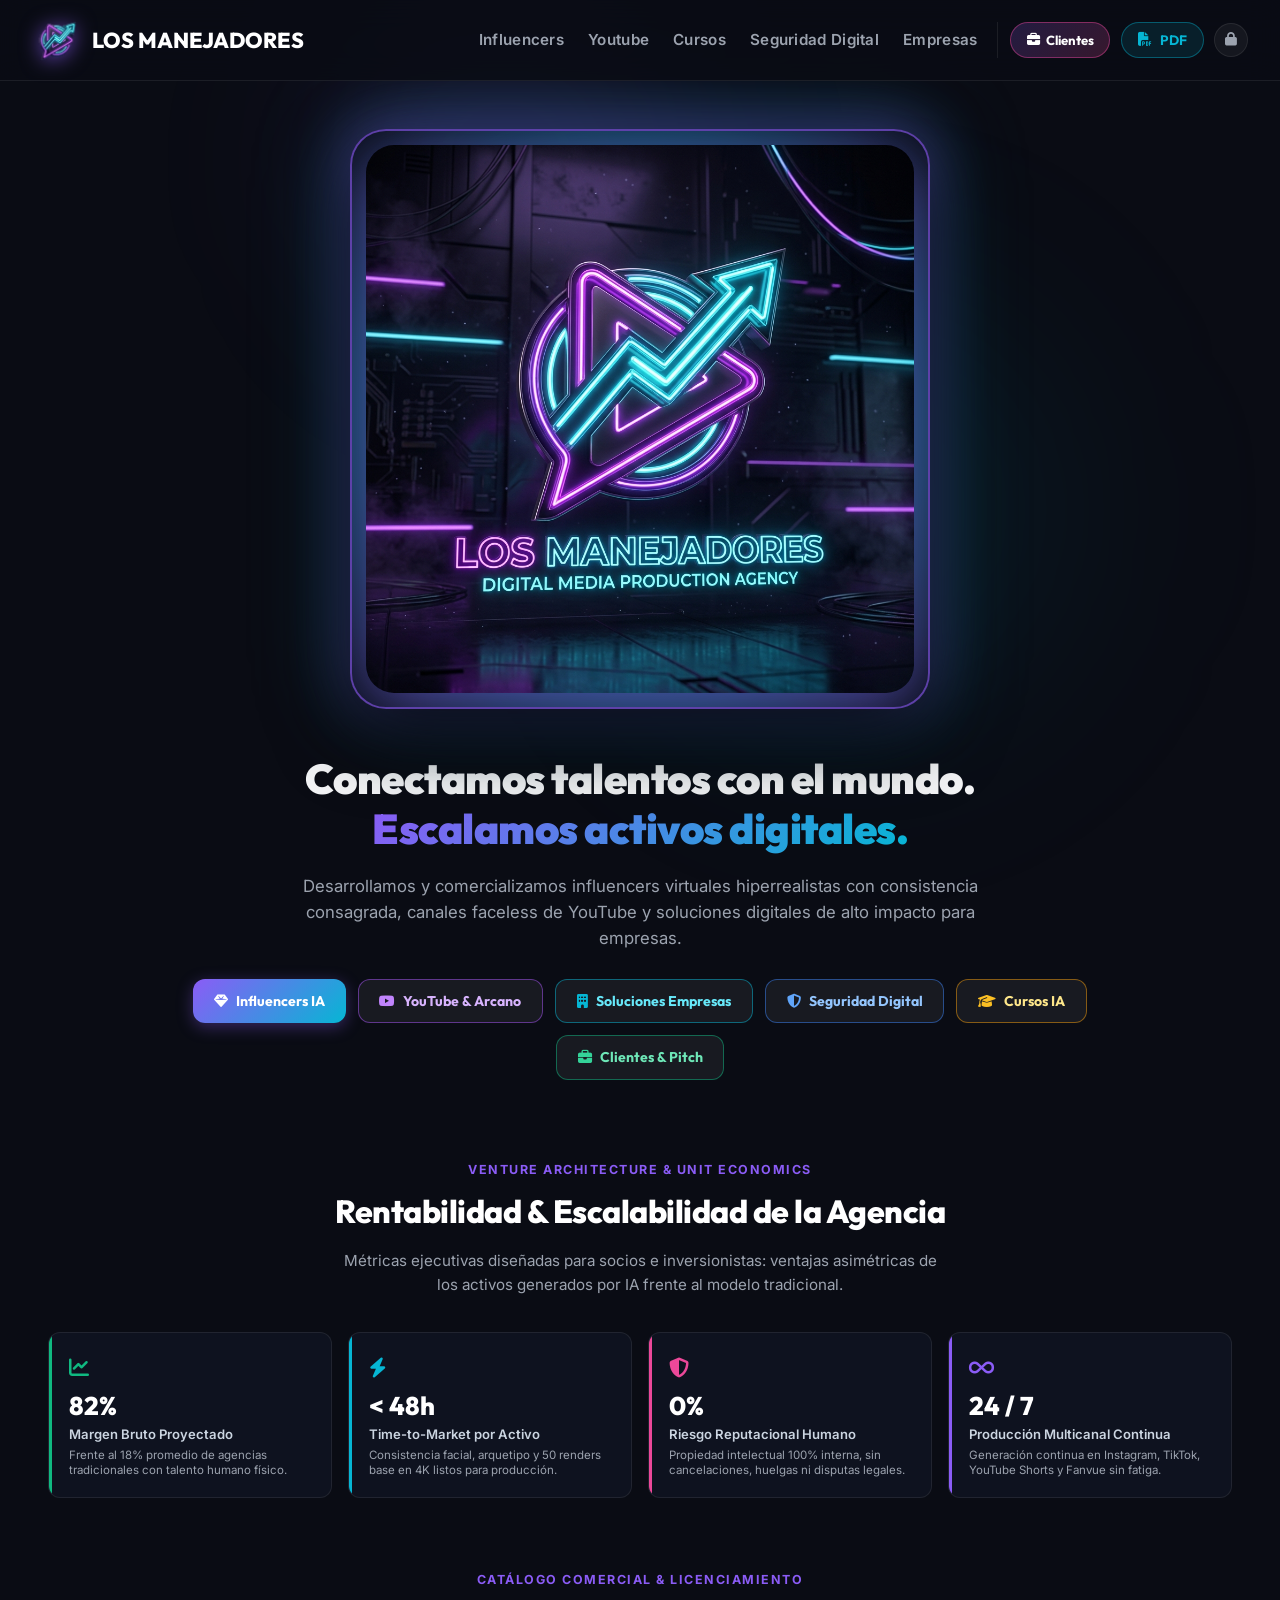
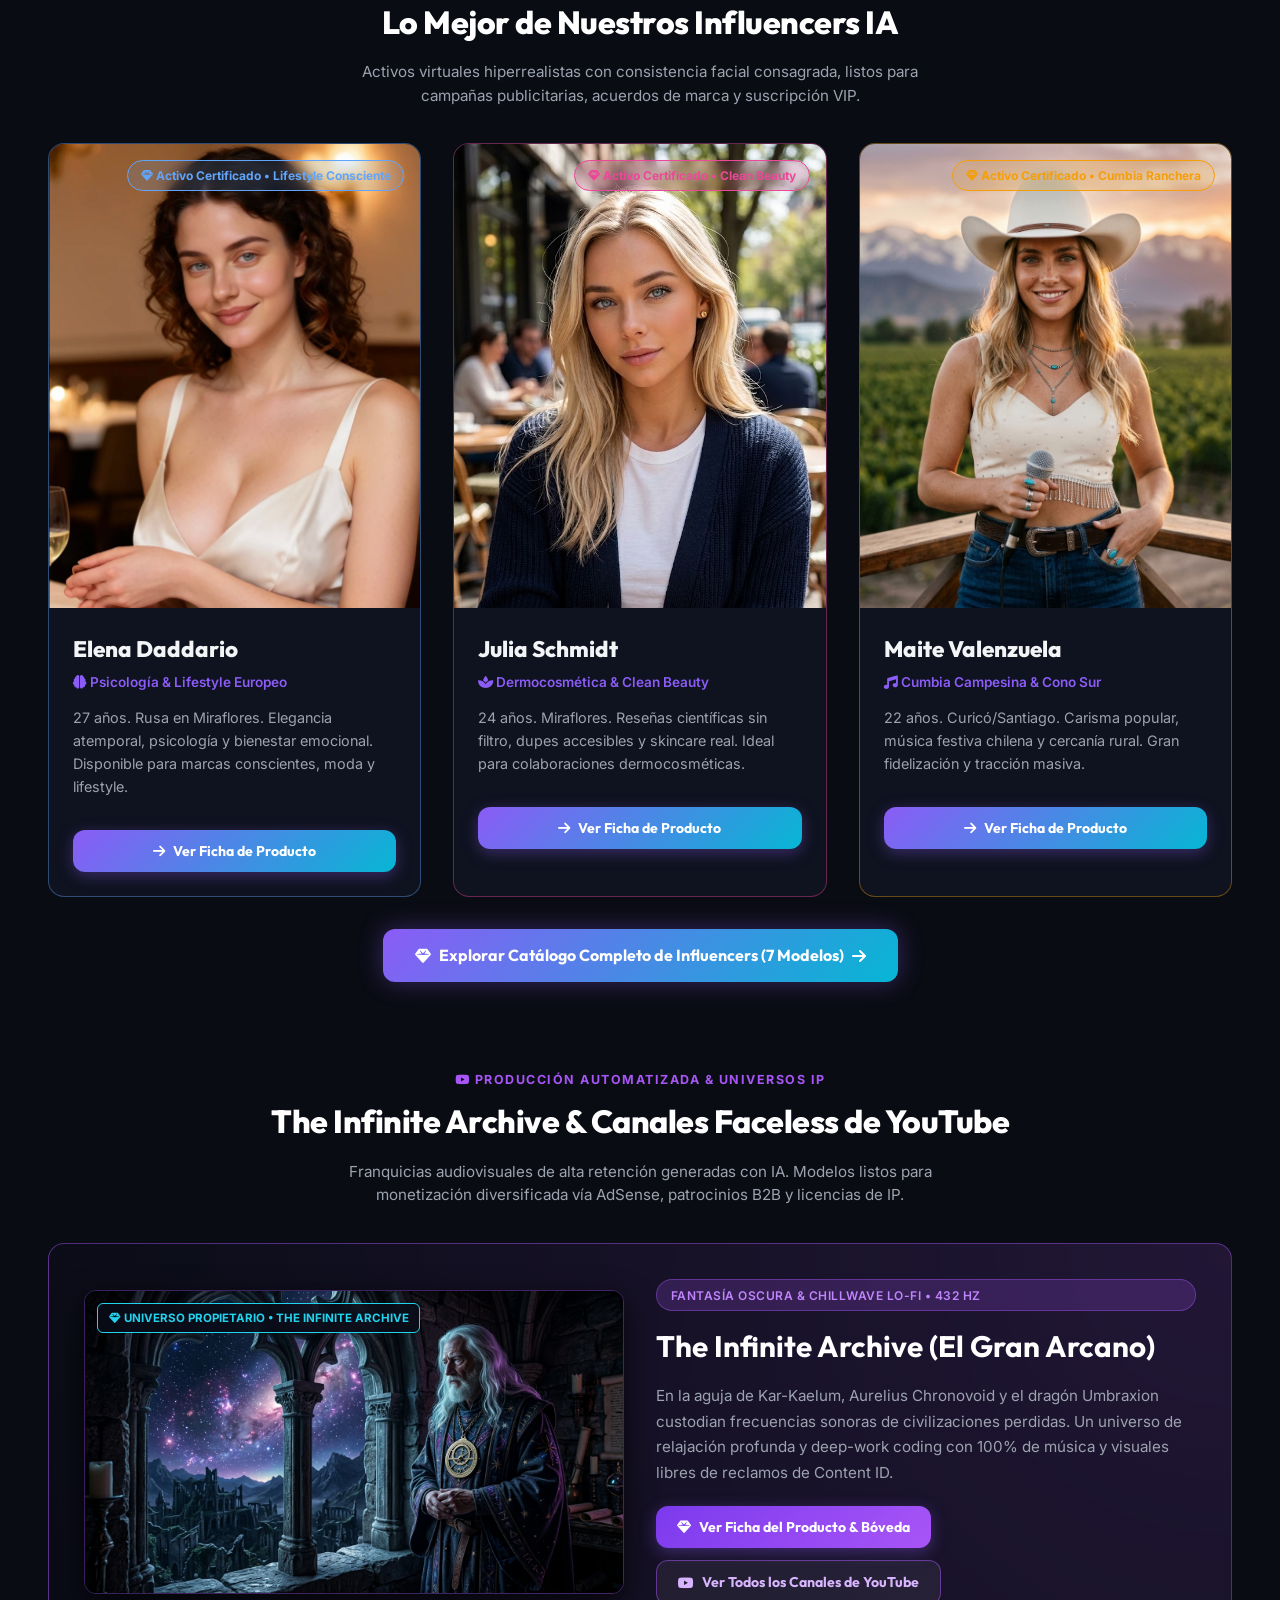
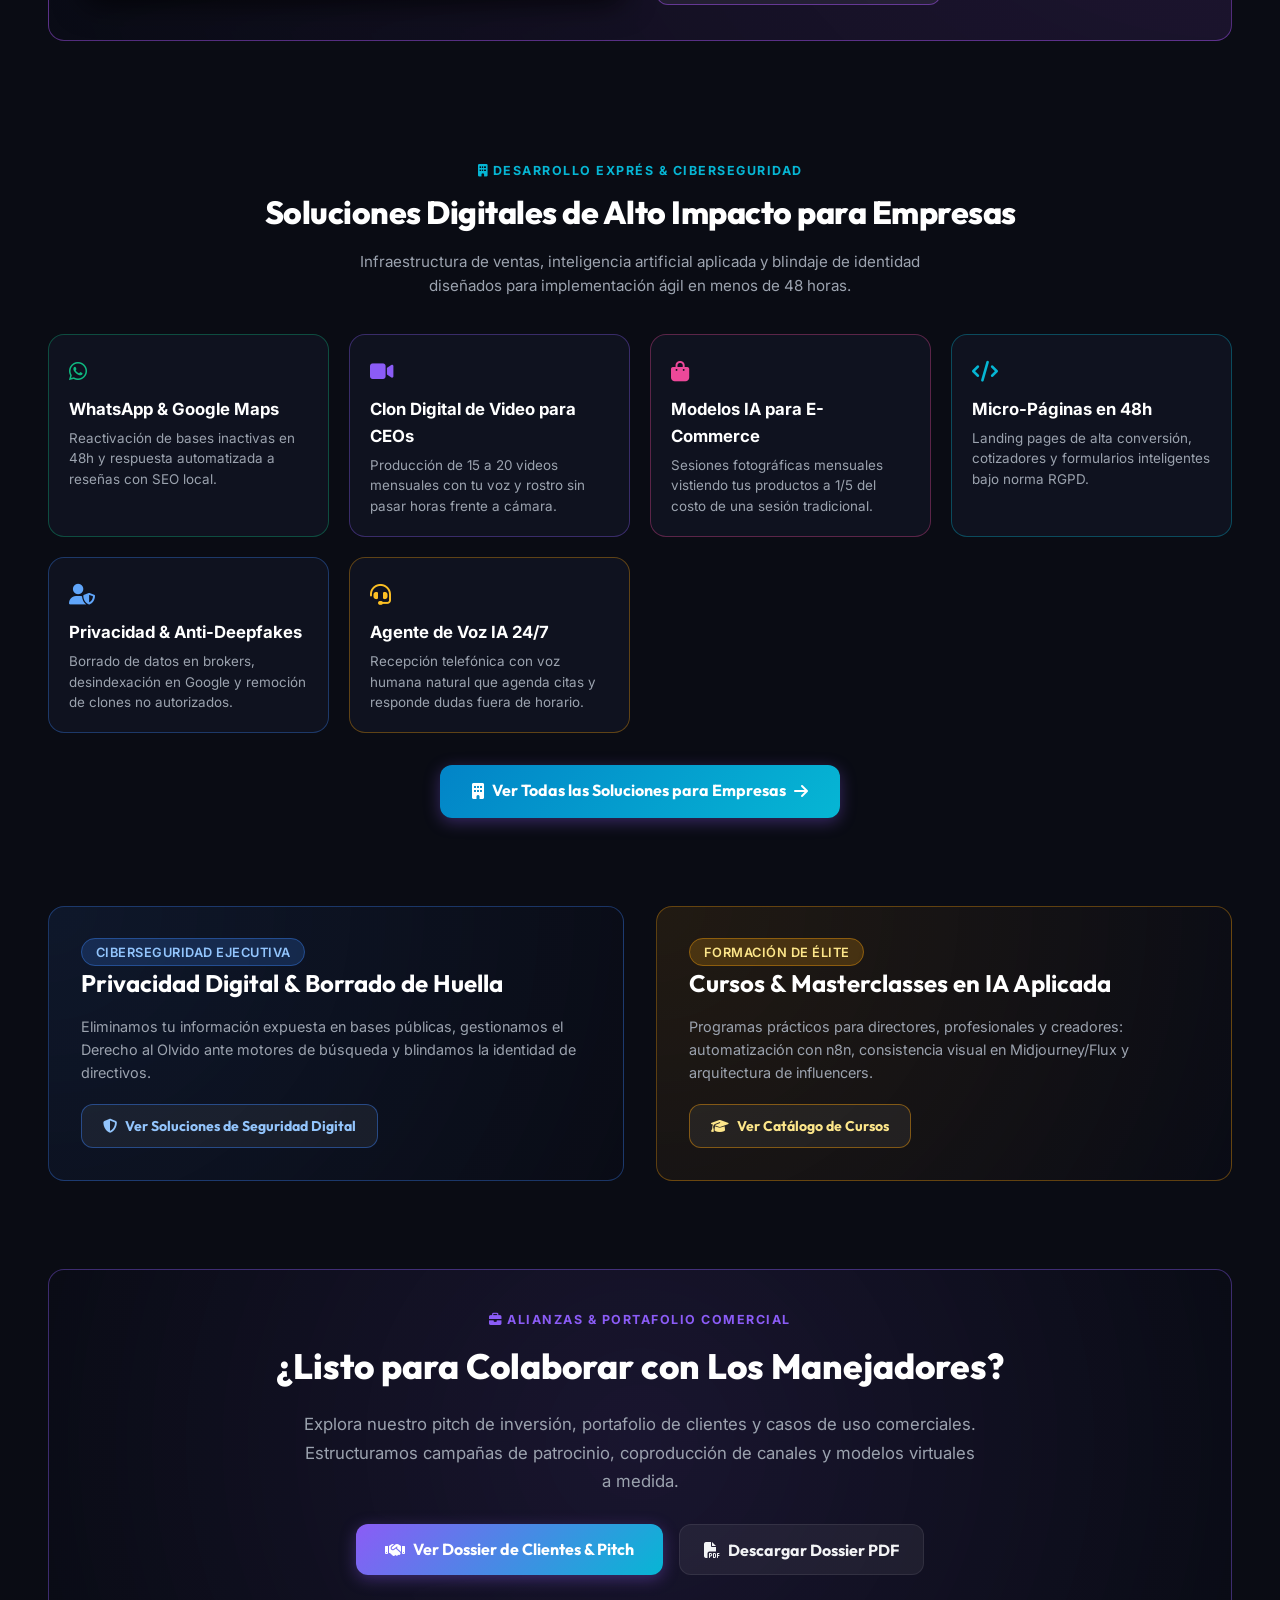
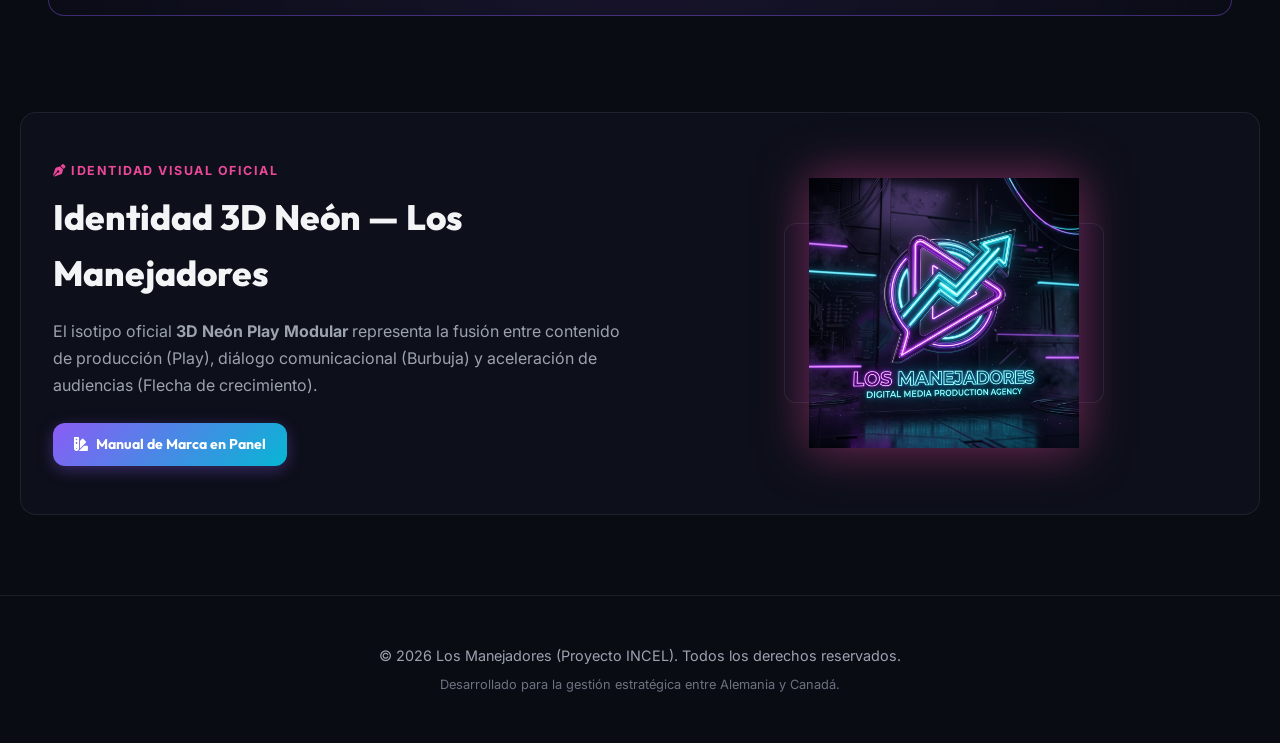
==== commit 4e49cb87: "fix: constrain page container widths and margins on dynamic views" ====
--- a/index.html
+++ b/index.html
@@ -22,7 +22,7 @@
   <link rel="apple-touch-icon" href="favicon.png?v=4">
   
   <!-- CSS Stylesheet -->
-  <link rel="stylesheet" href="styles.css">
+  <link rel="stylesheet" href="styles.css?v=20261001_layout_v2">
 </head>
 <body>
 
@@ -394,7 +394,7 @@
     </section>
 
     <!-- Propuestas de Logo Teaser Section -->
-    <section class="section" style="background: rgba(18, 22, 36, 0.4); border: 1px solid var(--border-glass); border-radius: var(--radius-lg); padding: 3rem 2rem; margin: 3rem 0;">
+    <section class="section" style="background: rgba(18, 22, 36, 0.4); border: 1px solid var(--border-glass); border-radius: var(--radius-lg); padding: 3rem 2rem; margin: 3rem auto;">
       <div style="display: grid; grid-template-columns: repeat(auto-fit, minmax(300px, 1fr)); gap: 2.5rem; align-items: center;">
         <div>
           <span class="section-subtitle" style="color: var(--pink);"><i class="fa-solid fa-pen-nib"></i> Identidad Visual Oficial</span>
@@ -1572,6 +1572,6 @@
   </footer>
 
   <!-- App JS JavaScript -->
-  <script src="app.js?v=20261001_landing_v1"></script>
+  <script src="app.js?v=20261001_layout_v2"></script>
 </body>
 </html>
--- a/styles.css
+++ b/styles.css
@@ -252,6 +252,48 @@
   to { opacity: 1; transform: translateY(0); }
 }
 
+/* Dynamic Router Container for Dedicated Subpages */
+#view-dynamic {
+  width: 100%;
+  max-width: 1240px;
+  margin: 0 auto;
+  padding: 2rem 1.75rem 5rem 1.75rem;
+  box-sizing: border-box;
+}
+
+@media (max-width: 1024px) {
+  #view-dynamic {
+    padding: 1.75rem 1.5rem 4rem 1.5rem;
+  }
+}
+
+@media (max-width: 768px) {
+  #view-dynamic {
+    padding: 1.25rem 1rem 3rem 1rem;
+  }
+}
+
+/* Constrain Team View header elements to prevent side stretching */
+#view-team .clocks-grid,
+#view-team .team-cockpit-quickbar,
+#view-team .team-tab-nav {
+  max-width: 1240px;
+  margin-left: auto;
+  margin-right: auto;
+  padding-left: 1.75rem;
+  padding-right: 1.75rem;
+  box-sizing: border-box;
+}
+
+@media (max-width: 768px) {
+  #view-team .clocks-grid,
+  #view-team .team-cockpit-quickbar,
+  #view-team .team-tab-nav {
+    padding-left: 1rem;
+    padding-right: 1rem;
+  }
+}
+
 /* Common Section Components */
 .section {
   padding: 3.5rem 1.75rem;
@@ -459,14 +501,29 @@
 /* Roster / Influencers Grid */
 .roster-grid {
   display: grid;
-  grid-template-columns: repeat(auto-fit, minmax(270px, 1fr));
-  gap: 1.5rem;
+  grid-template-columns: repeat(auto-fill, minmax(320px, 1fr));
+  gap: 2rem;
+  width: 100%;
+  box-sizing: border-box;
 }
 
 .influencer-card {
   padding: 0;
   display: flex;
   flex-direction: column;
+  width: 100%;
+  max-width: 420px;
+  margin: 0 auto;
+}
+
+@media (max-width: 768px) {
+  .roster-grid {
+    grid-template-columns: 1fr;
+    gap: 1.5rem;
+  }
+  .influencer-card {
+    max-width: 100%;
+  }
 }
 
 .influencer-img-wrapper {
@@ -540,8 +597,10 @@
 /* YouTube Channels Section */
 .channels-grid {
   display: grid;
-  grid-template-columns: repeat(auto-fit, minmax(320px, 1fr));
+  grid-template-columns: repeat(auto-fill, minmax(340px, 1fr));
   gap: 2rem;
+  width: 100%;
+  box-sizing: border-box;
 }
 
 .channel-card {
@@ -553,6 +612,19 @@
   transition: transform 0.3s ease, border-color 0.3s ease, box-shadow 0.3s ease;
   background: var(--bg-card);
   border: 1px solid var(--border-glass);
+  width: 100%;
+  max-width: 460px;
+  margin: 0 auto;
+}
+
+@media (max-width: 768px) {
+  .channels-grid {
+    grid-template-columns: 1fr;
+    gap: 1.5rem;
+  }
+  .channel-card {
+    max-width: 100%;
+  }
 }
 
 .channel-card:hover {
@@ -977,11 +1049,13 @@
   display: flex;
   align-items: center;
   justify-content: space-between;
-  padding: 1.5rem 0 2rem 0;
+  padding: 0 0 1.25rem 0;
   border-bottom: 1px solid var(--border-glass);
-  margin-bottom: 2.5rem;
+  margin-bottom: 2rem;
   flex-wrap: wrap;
   gap: 1rem;
+  width: 100%;
+  box-sizing: border-box;
 }
 
 .breadcrumbs {
@@ -3557,9 +3631,11 @@
    ========================================================================== */
 
 .product-showcase-container {
-  max-width: 1240px;
+  width: 100%;
+  max-width: 100%;
   margin: 0 auto;
-  padding: 1.5rem 1.5rem 4rem 1.5rem;
+  padding: 0 0 3rem 0;
+  box-sizing: border-box;
 }
 
 .product-hero-banner {
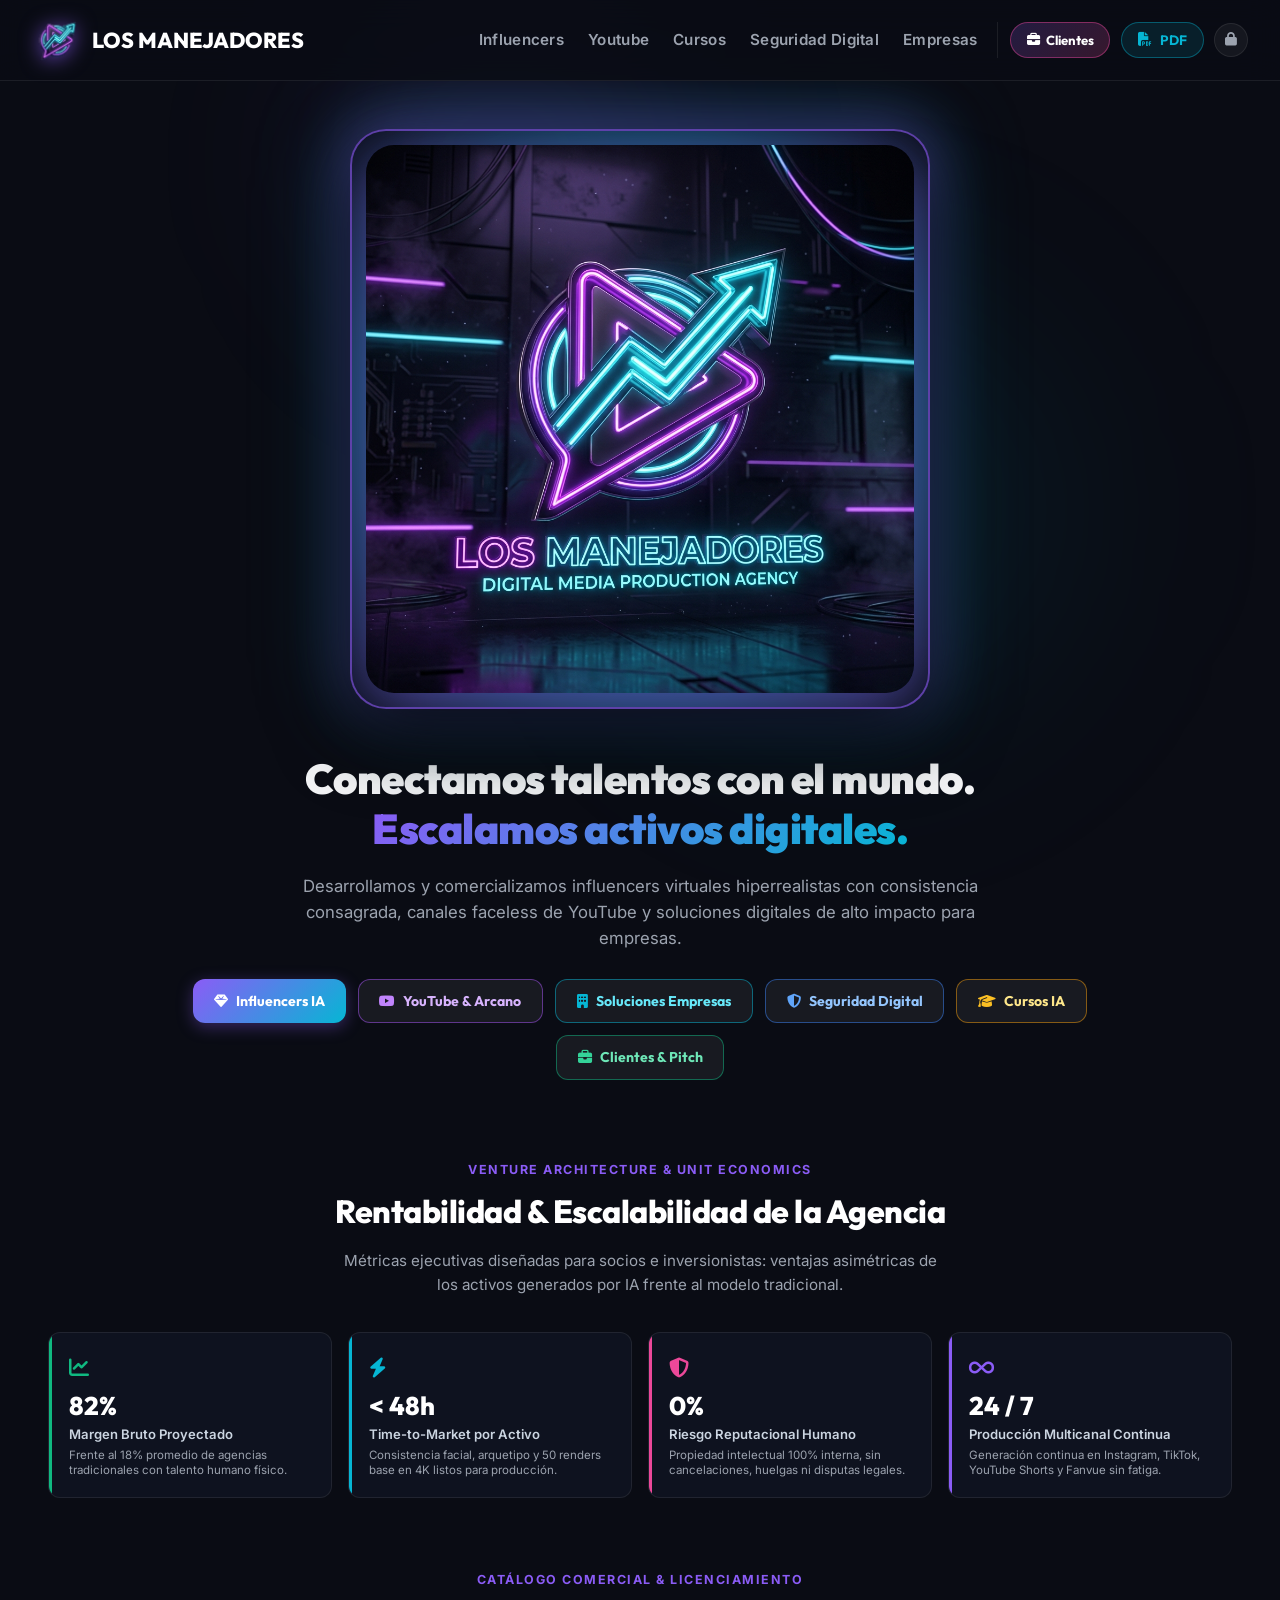
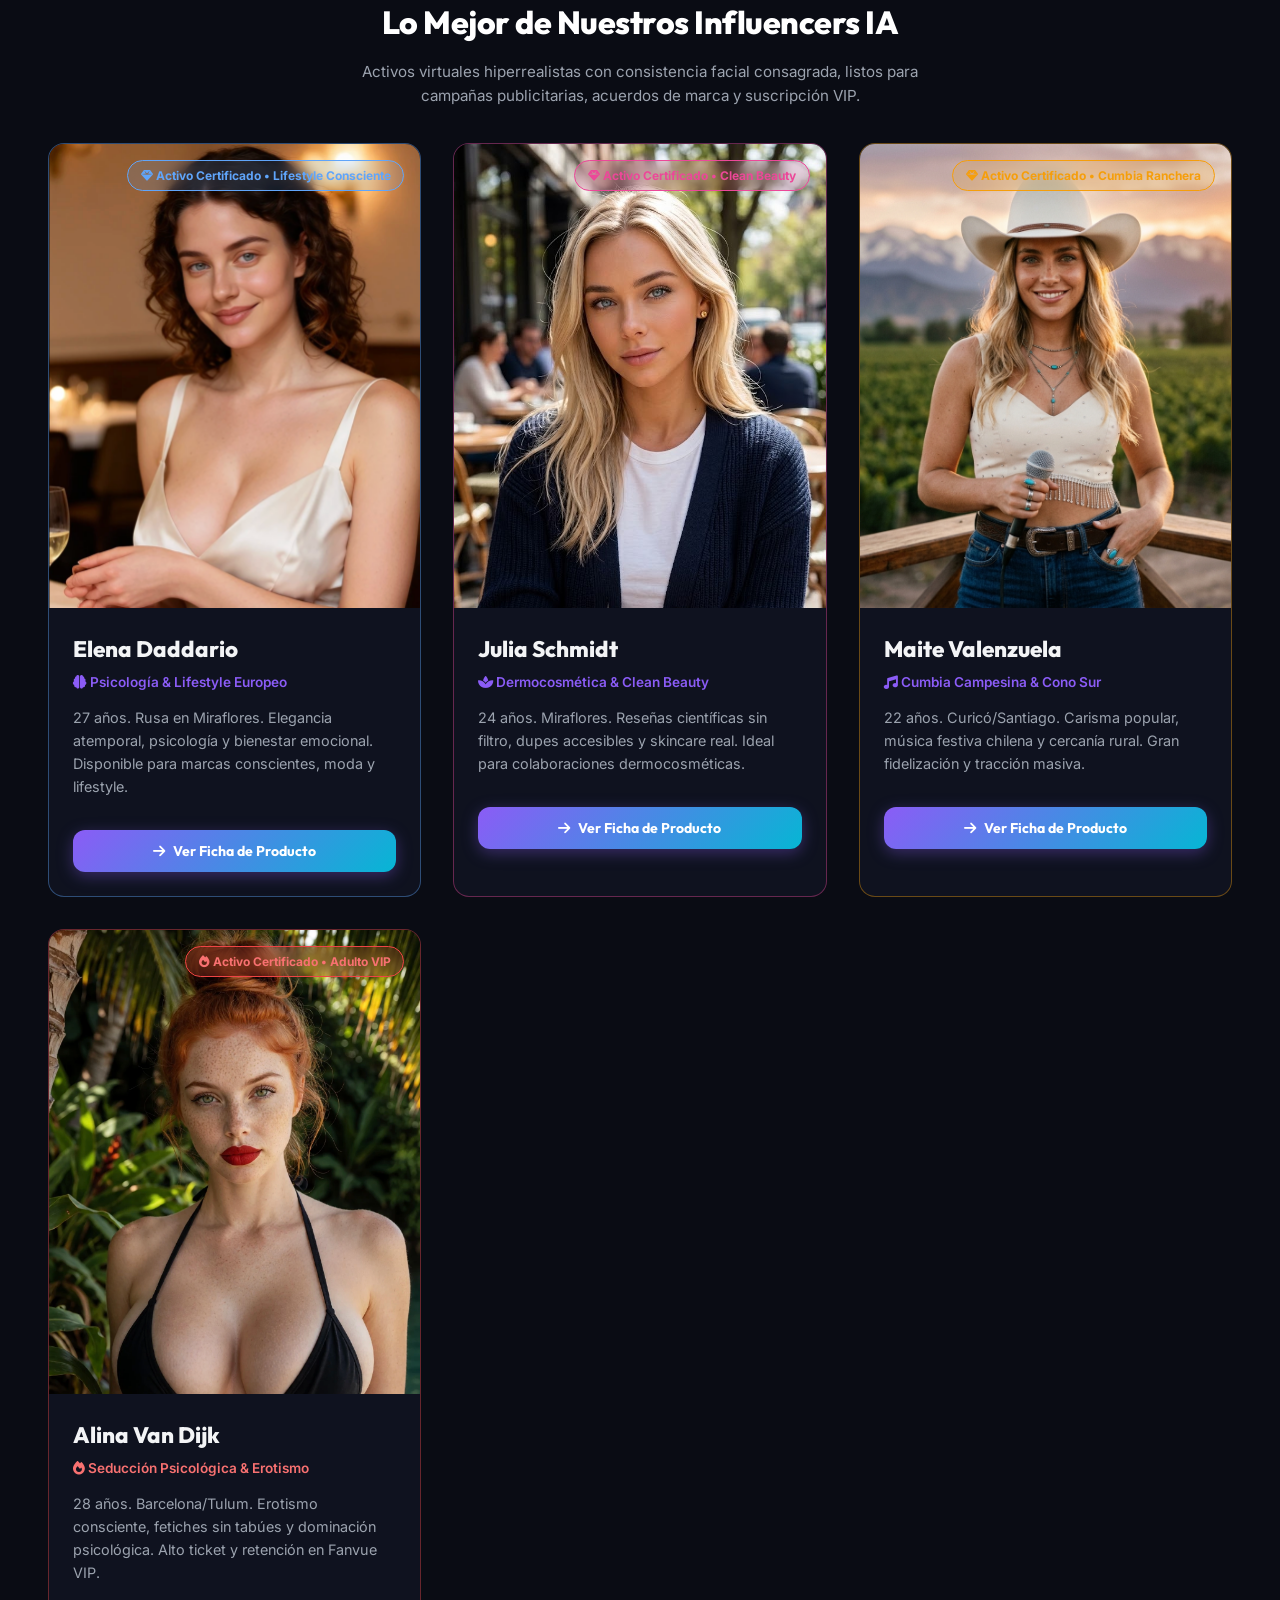
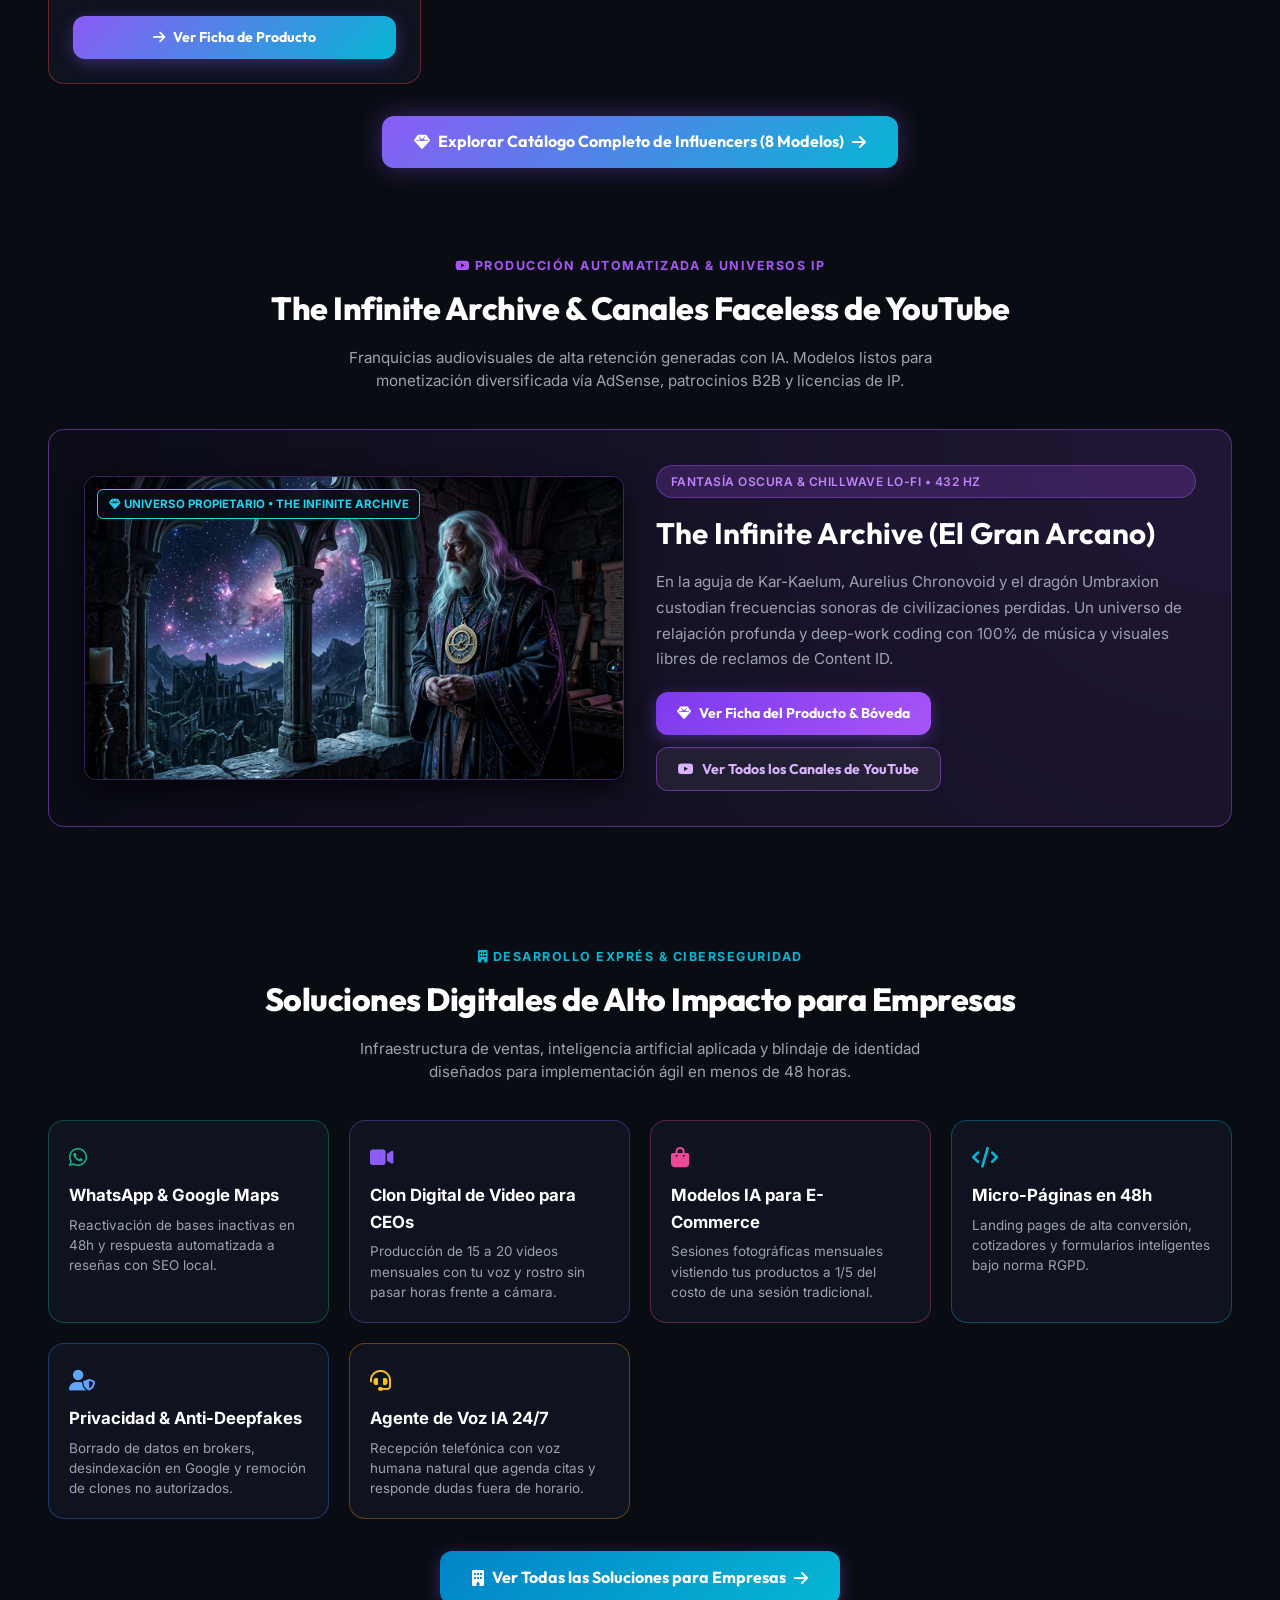
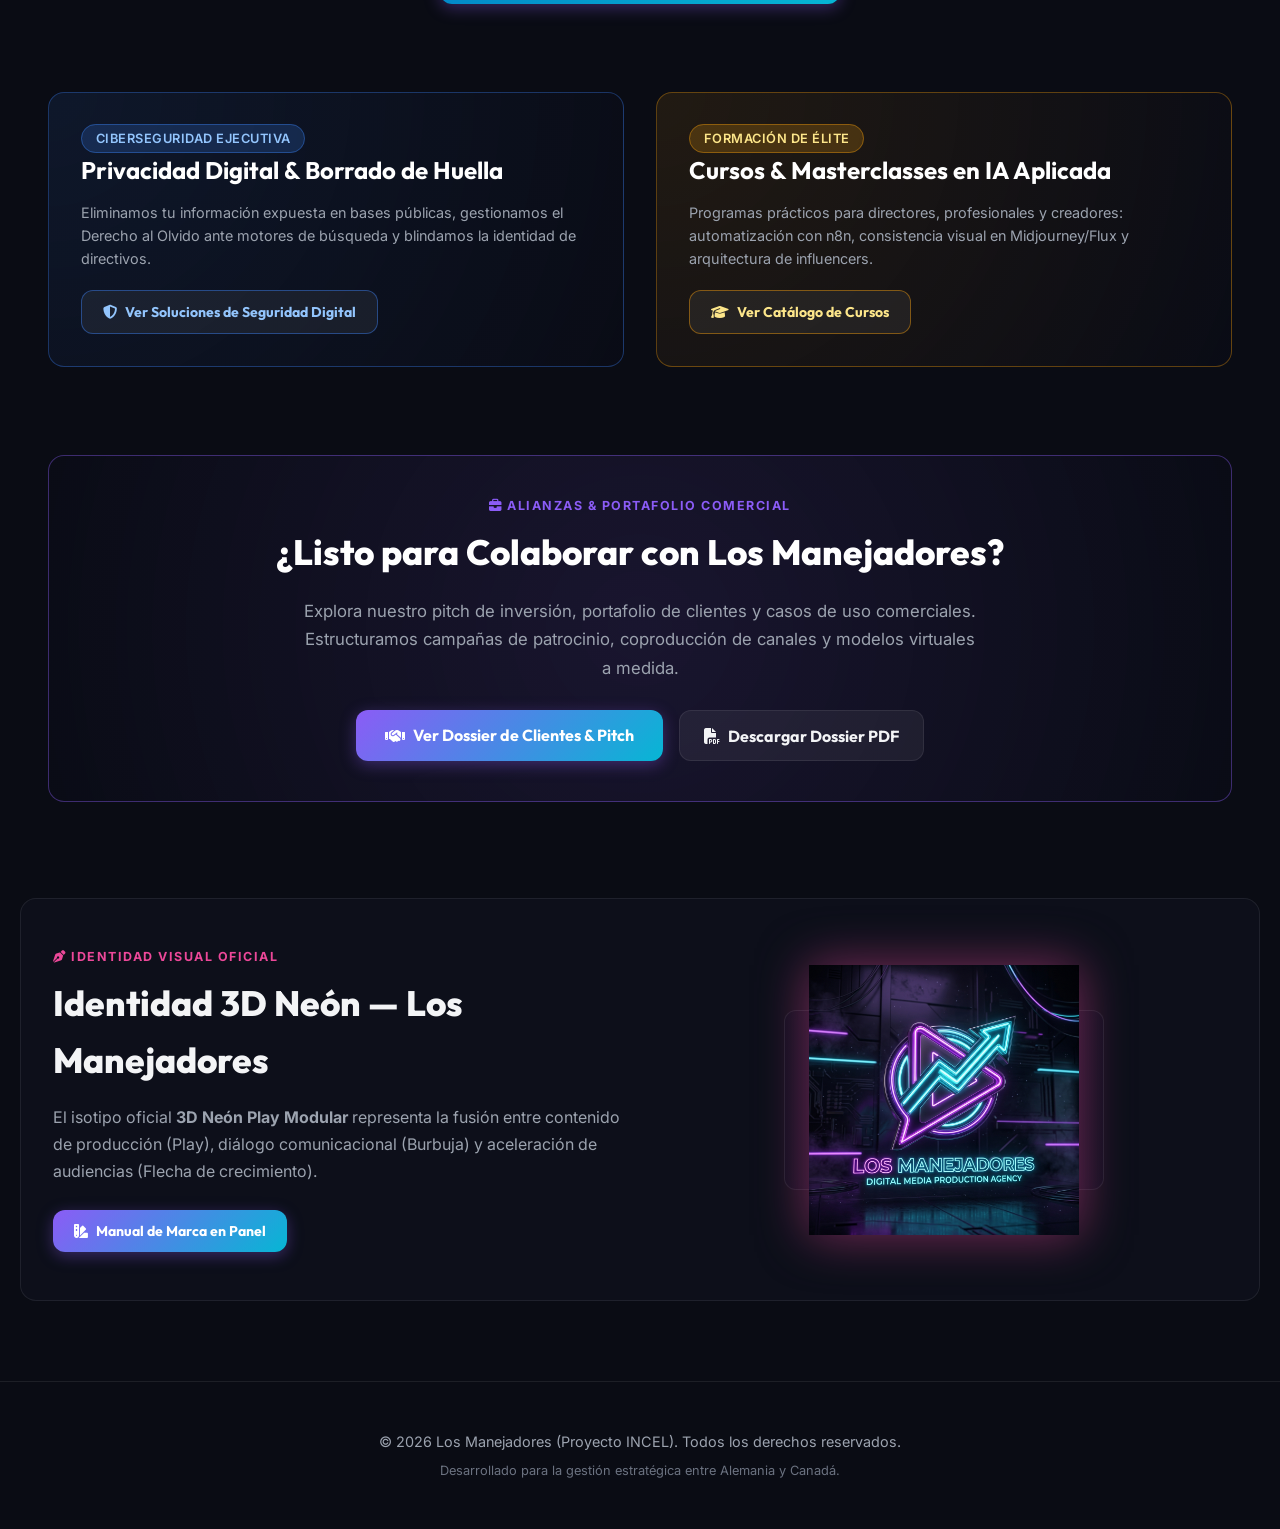
==== commit 307286f3: "fix: add Alina to influencers catalog and landing, fix broken images for Kira and remove invalid pla" ====
--- a/index.html
+++ b/index.html
@@ -22,7 +22,7 @@
   <link rel="apple-touch-icon" href="favicon.png?v=4">
   
   <!-- CSS Stylesheet -->
-  <link rel="stylesheet" href="styles.css?v=20261001_layout_v2">
+  <link rel="stylesheet" href="styles.css?v=20261001_influencers_v3">
 </head>
 <body>
 
@@ -229,11 +229,31 @@
             </div>
           </div>
         </div>
+
+        <!-- Alina Van Dijk -->
+        <div class="glass-card influencer-card" style="border-color: rgba(239, 68, 68, 0.4);">
+          <div class="influencer-img-wrapper">
+            <img src="alina_avatar.png" alt="Alina Van Dijk" class="influencer-img" loading="lazy">
+            <span class="influencer-badge" style="color: #f87171; border-color: #ef4444; background: rgba(239, 68, 68, 0.15);">
+              <i class="fa-solid fa-fire"></i> Activo Certificado • Adulto VIP
+            </span>
+          </div>
+          <div class="influencer-info">
+            <h3 class="influencer-name">Alina Van Dijk</h3>
+            <span class="influencer-niche" style="color: #f87171;"><i class="fa-solid fa-fire"></i> Seducción Psicológica & Erotismo</span>
+            <p class="influencer-desc">28 años. Barcelona/Tulum. Erotismo consciente, fetiches sin tabúes y dominación psicológica. Alto ticket y retención en Fanvue VIP.</p>
+            <div style="display: flex; gap: 0.5rem; margin-top: 0.75rem;">
+              <a href="#influencer/alina" class="btn btn-primary influencer-btn" style="flex: 1; justify-content: center;">
+                <i class="fa-solid fa-arrow-right"></i> Ver Ficha de Producto
+              </a>
+            </div>
+          </div>
+        </div>
       </div>
 
       <div style="text-align: center; margin-top: 2rem;">
         <a href="#roster" class="btn btn-primary" style="font-size: 1rem; padding: 0.85rem 2rem; box-shadow: 0 0 25px rgba(139, 92, 246, 0.35);">
-          <i class="fa-solid fa-gem"></i> Explorar Catálogo Completo de Influencers (7 Modelos) <i class="fa-solid fa-arrow-right"></i>
+          <i class="fa-solid fa-gem"></i> Explorar Catálogo Completo de Influencers (8 Modelos) <i class="fa-solid fa-arrow-right"></i>
         </a>
       </div>
     </section>
@@ -1572,6 +1592,6 @@
   </footer>
 
   <!-- App JS JavaScript -->
-  <script src="app.js?v=20261001_layout_v2"></script>
+  <script src="app.js?v=20261001_influencers_v3"></script>
 </body>
 </html>
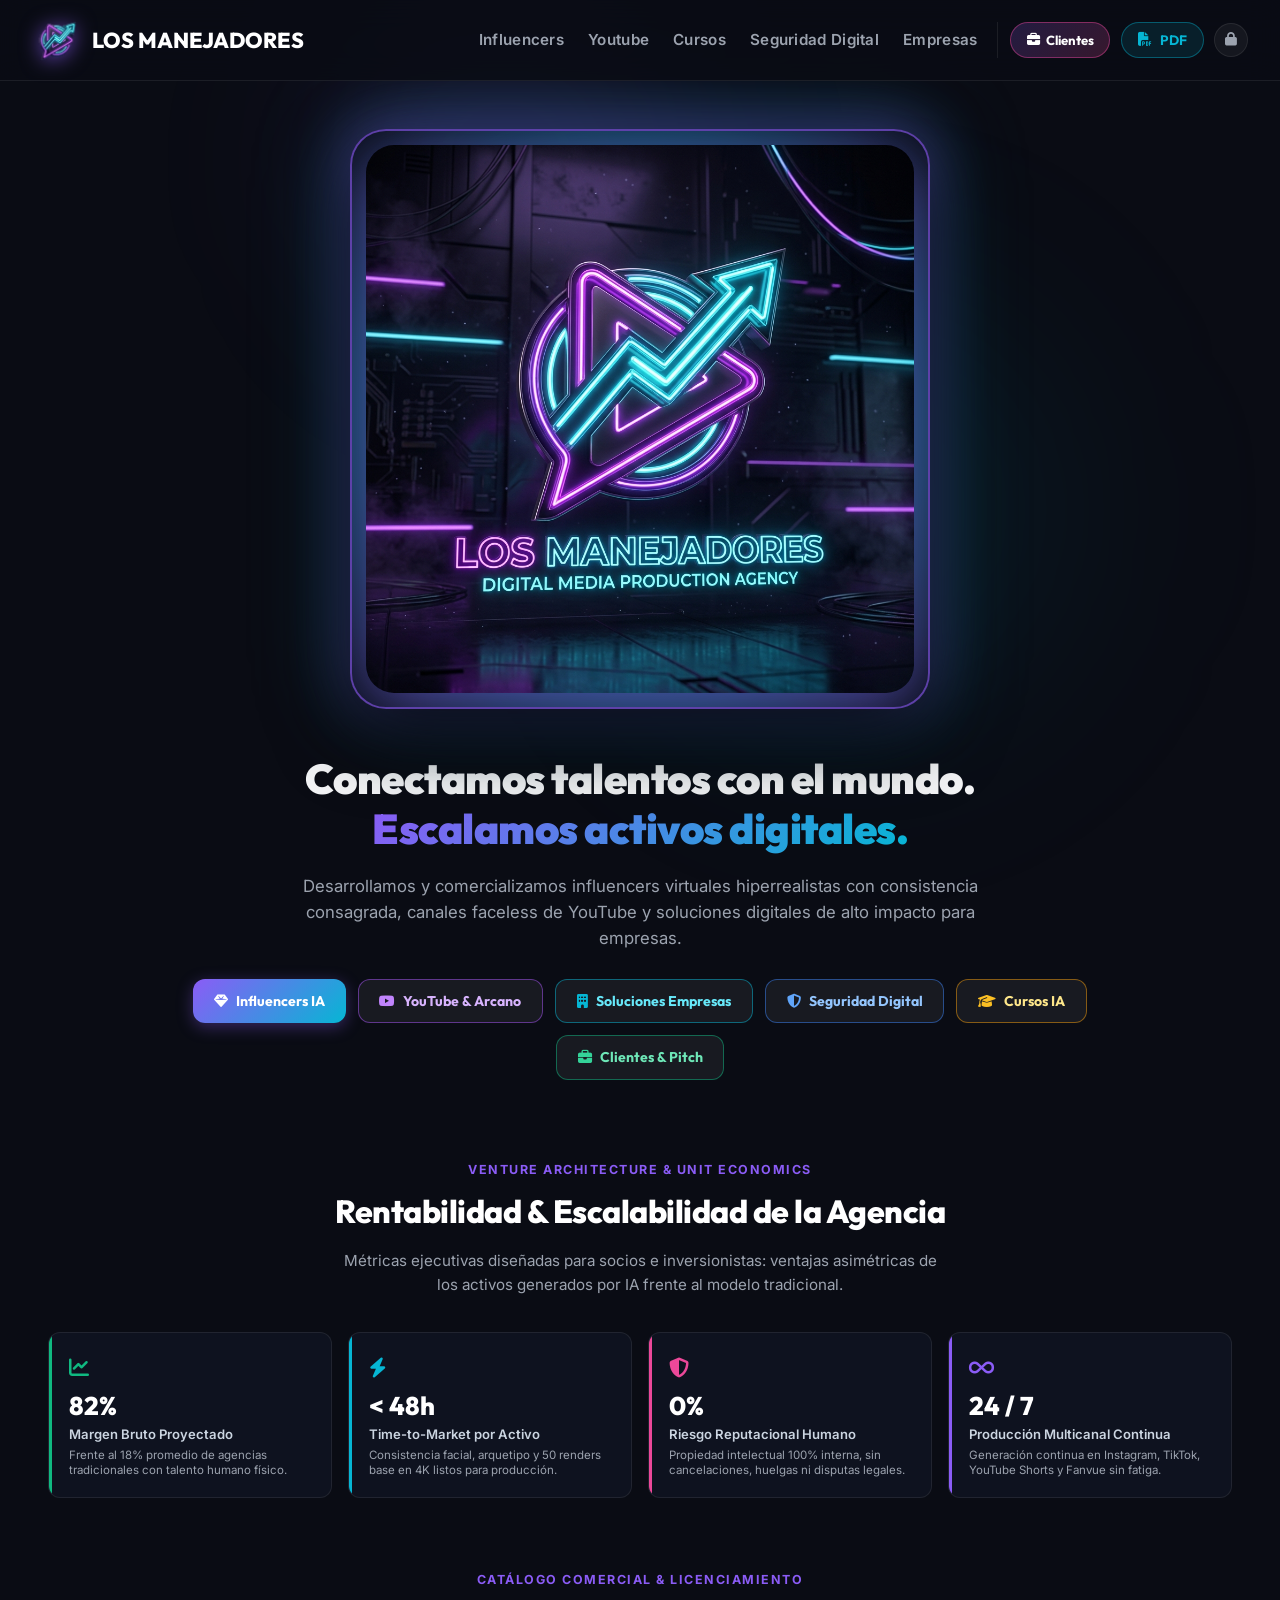
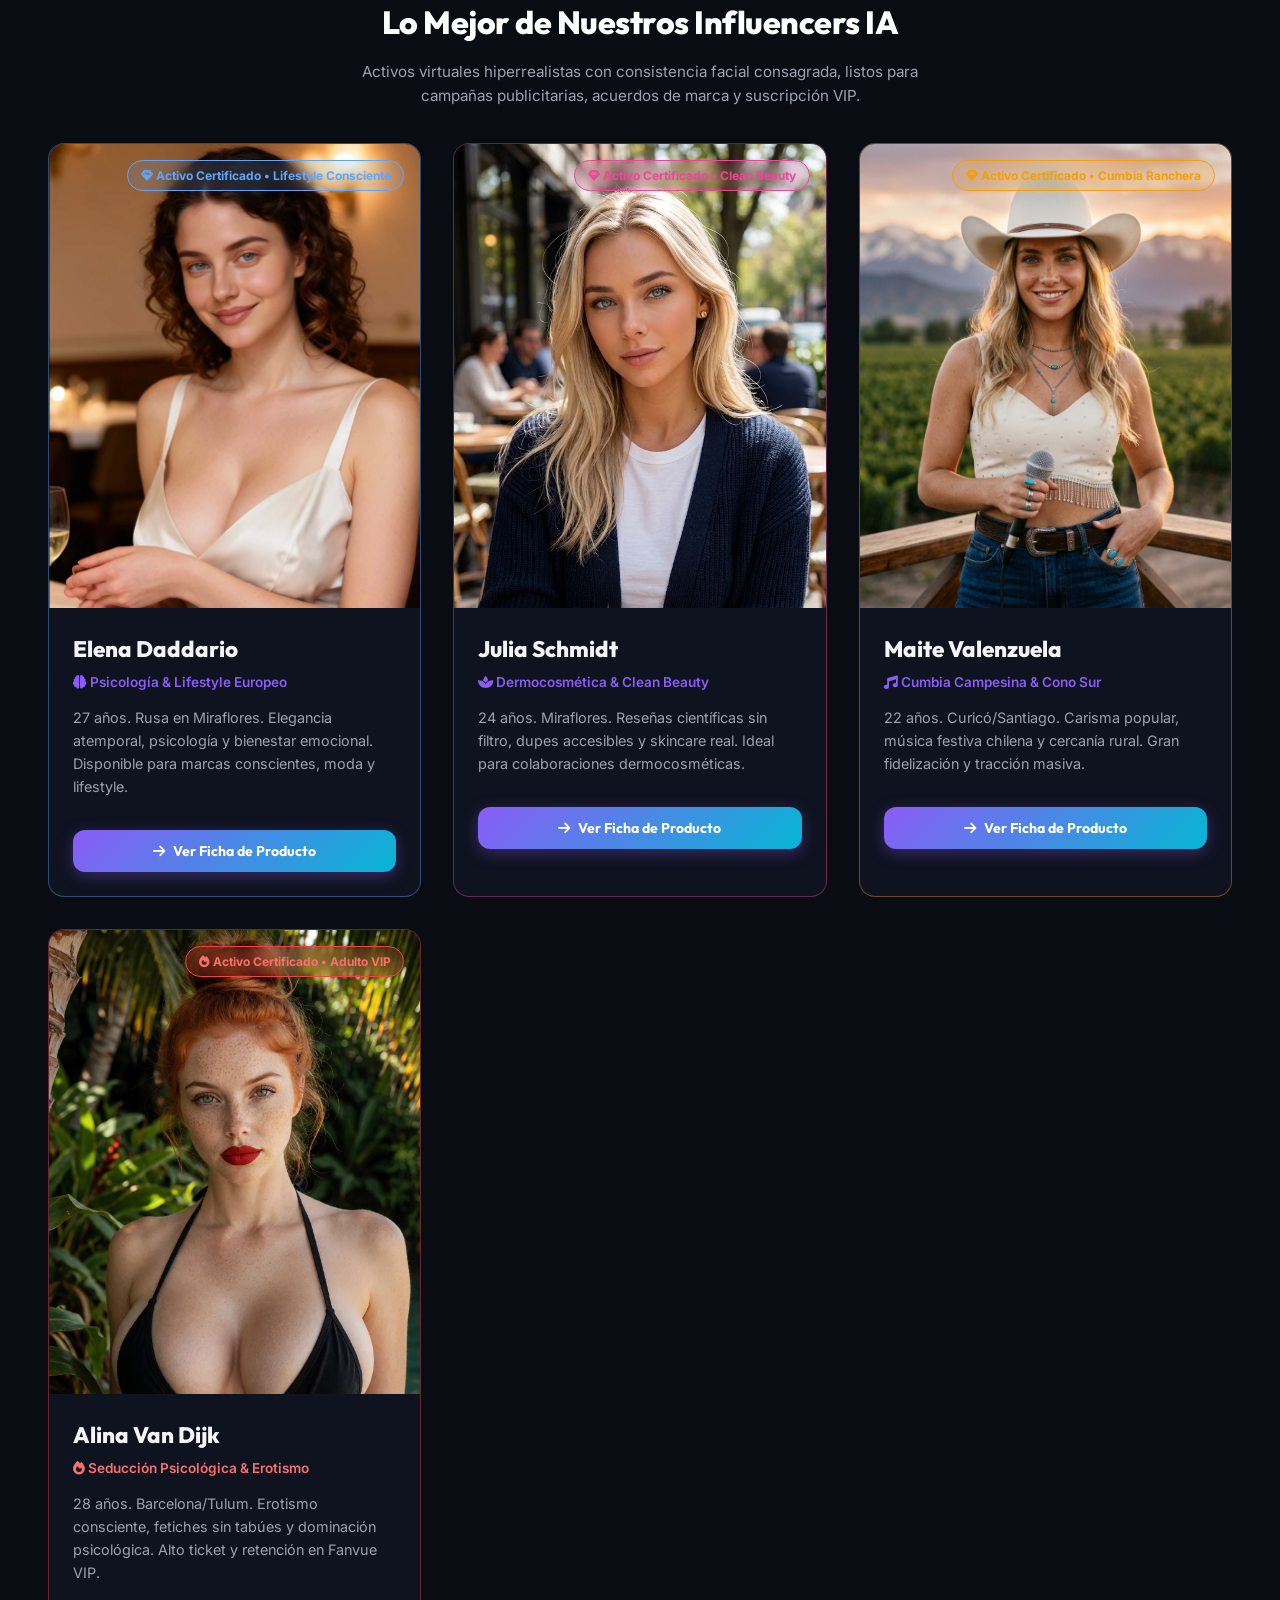
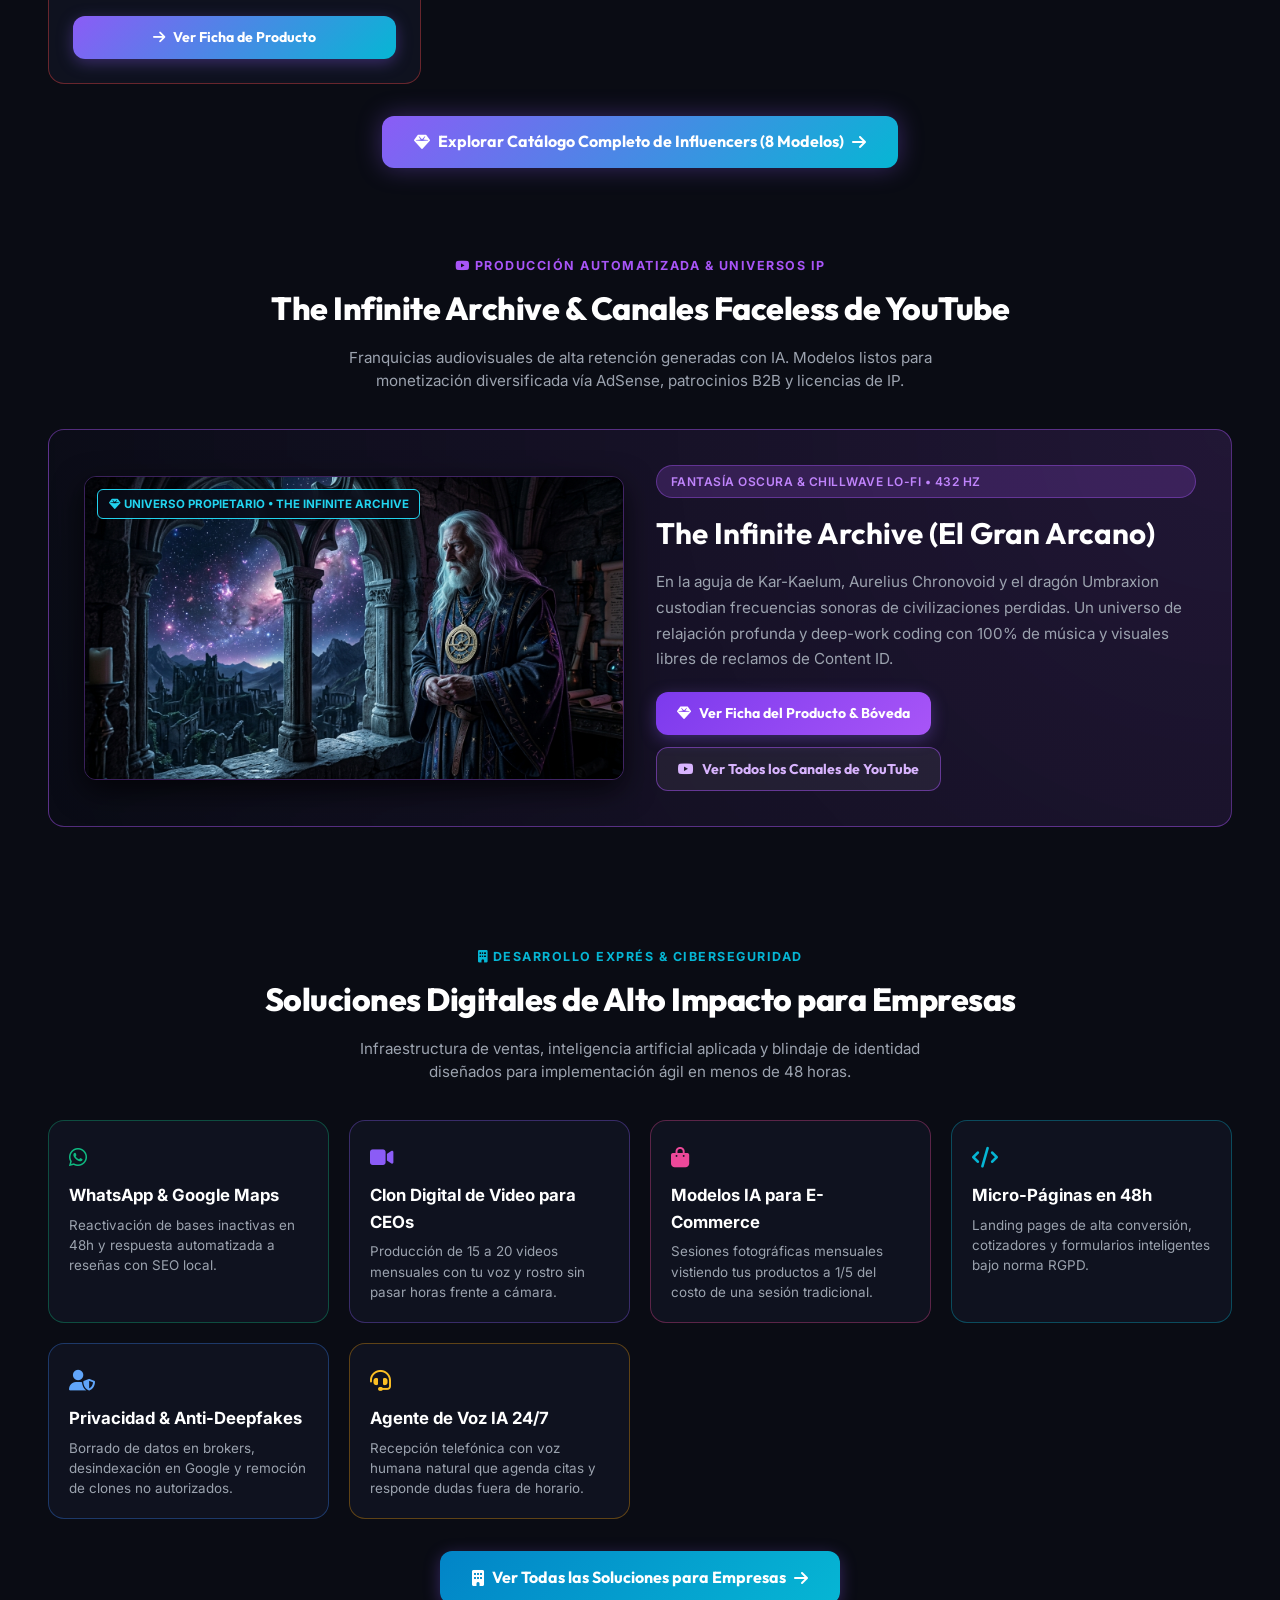
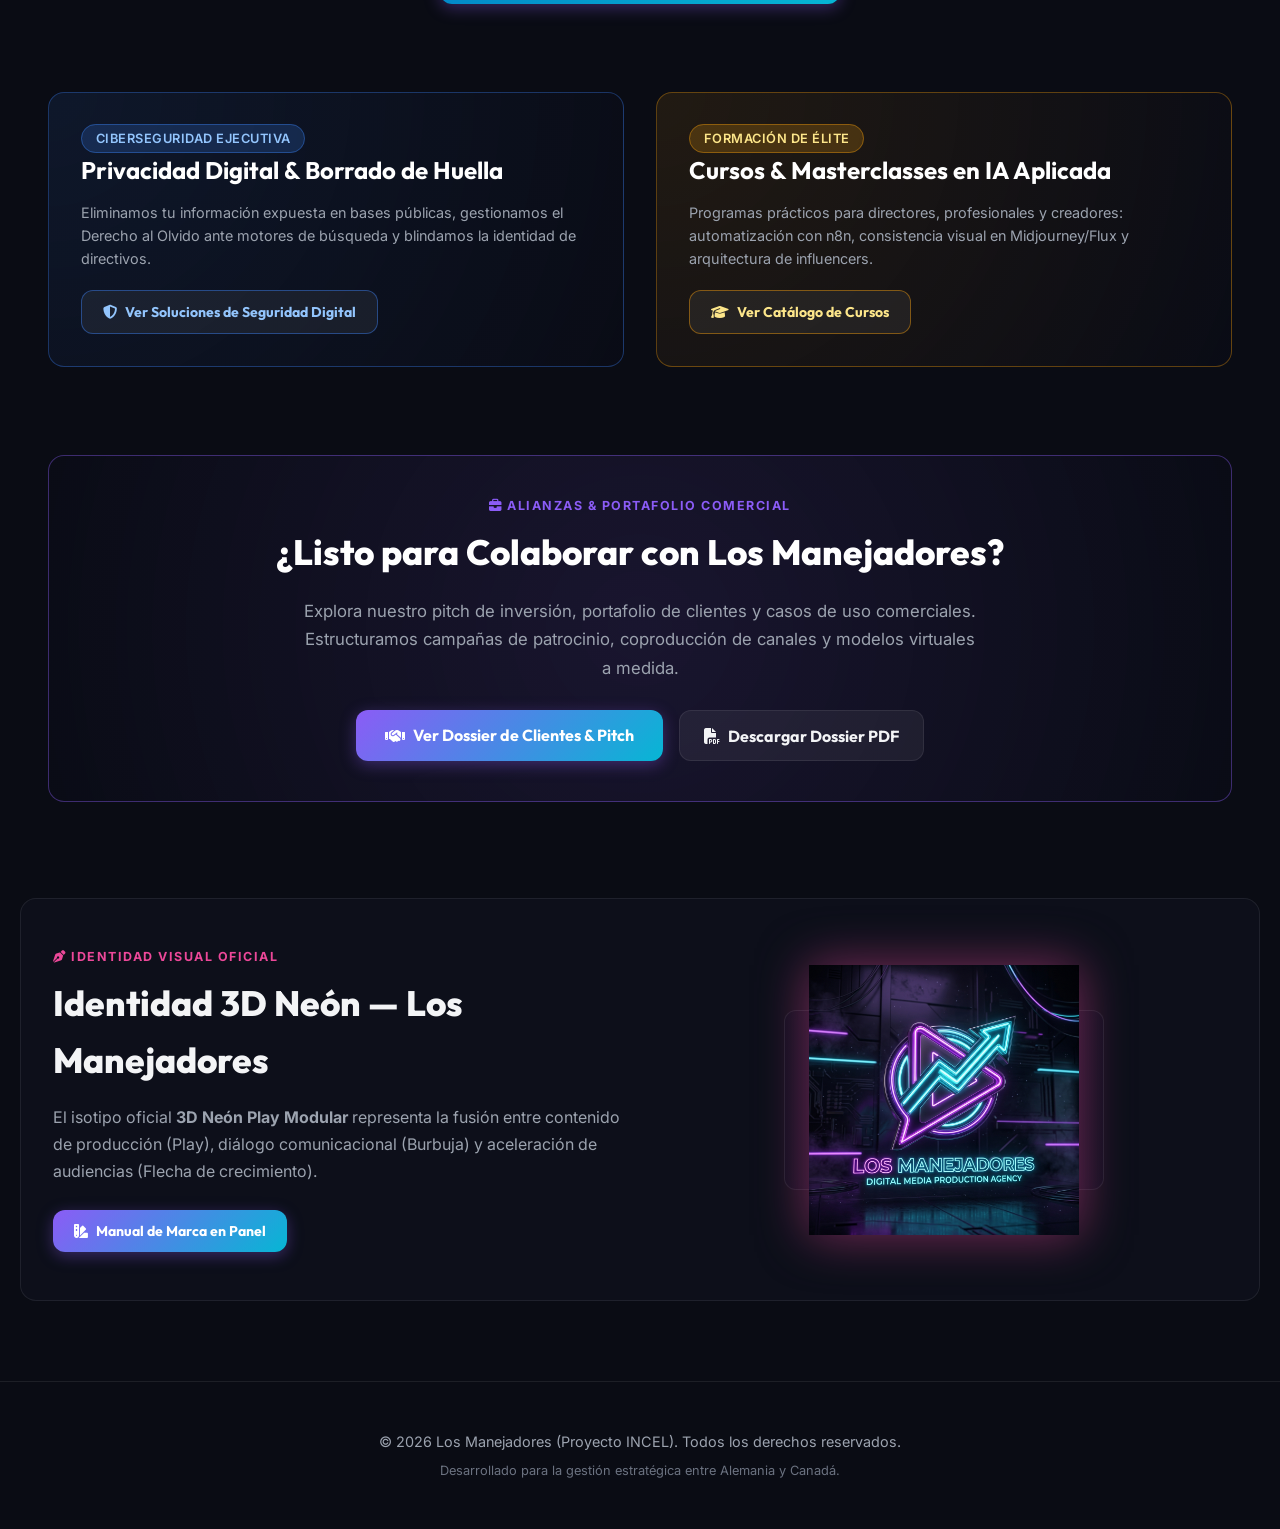
==== commit 9eea0b04: "Limpieza: eliminar Lira Voss, almendra, kiravane + añadir tarjetas CEO Clone y Modelo a Medida en In" ====
--- a/index.html
+++ b/index.html
@@ -22,7 +22,7 @@
   <link rel="apple-touch-icon" href="favicon.png?v=4">
   
   <!-- CSS Stylesheet -->
-  <link rel="stylesheet" href="styles.css?v=20261001_influencers_v3">
+  <link rel="stylesheet" href="styles.css?v=20261001_cleanup_v4">
 </head>
 <body>
 
@@ -1592,6 +1592,6 @@
   </footer>
 
   <!-- App JS JavaScript -->
-  <script src="app.js?v=20261001_influencers_v3"></script>
+  <script src="app.js?v=20261001_cleanup_v4"></script>
 </body>
 </html>
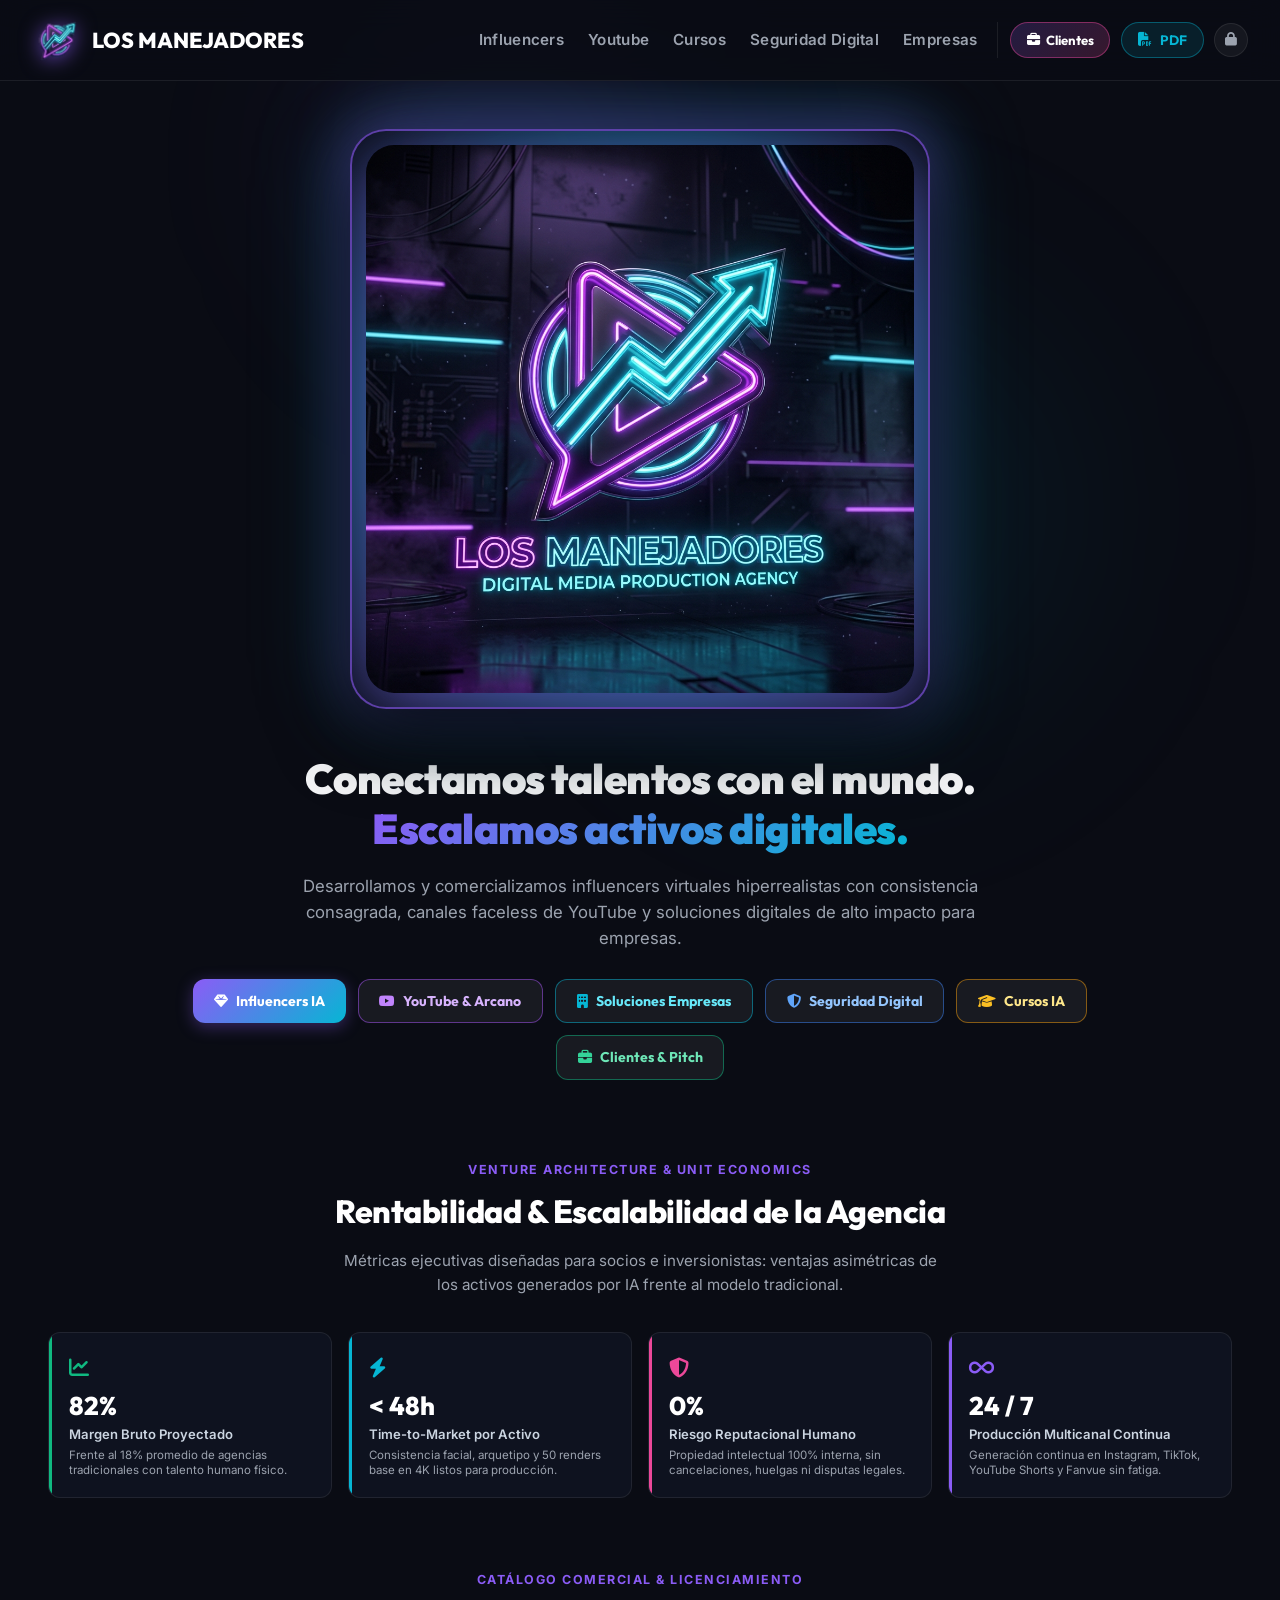
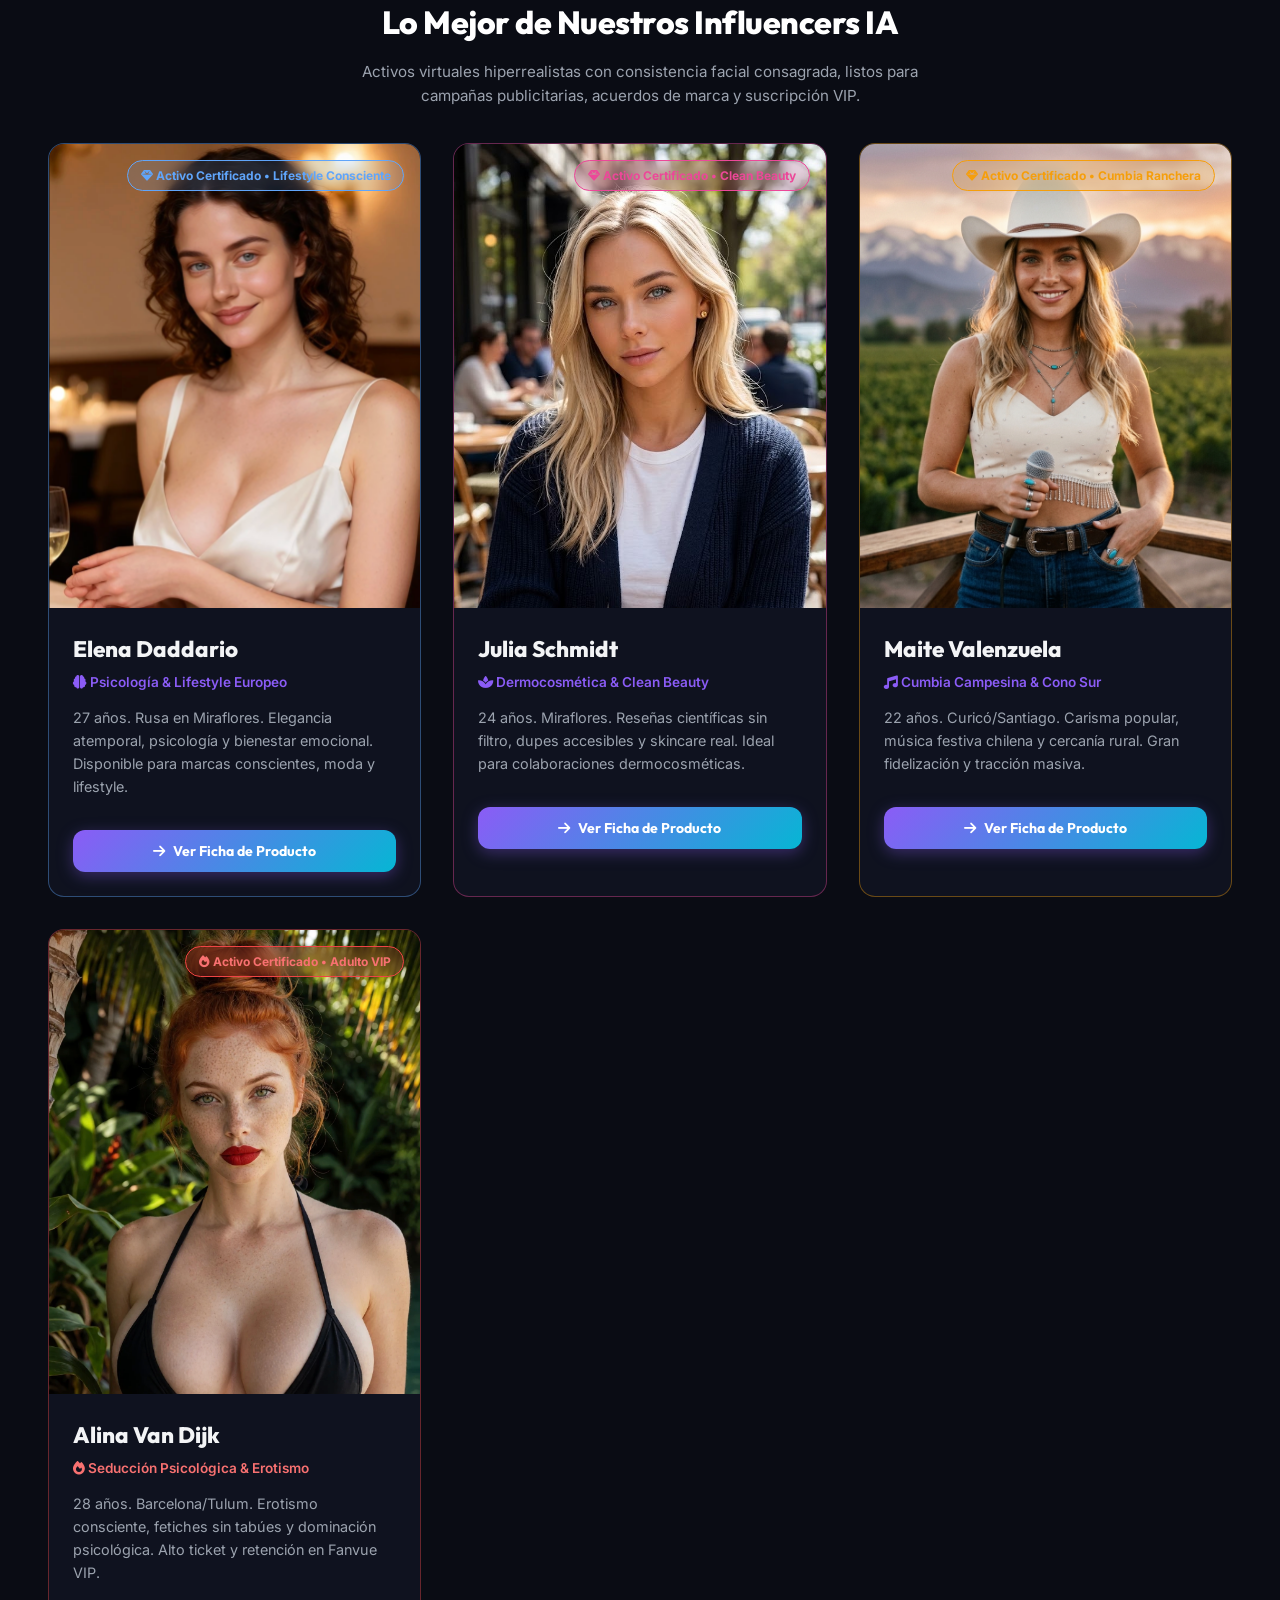
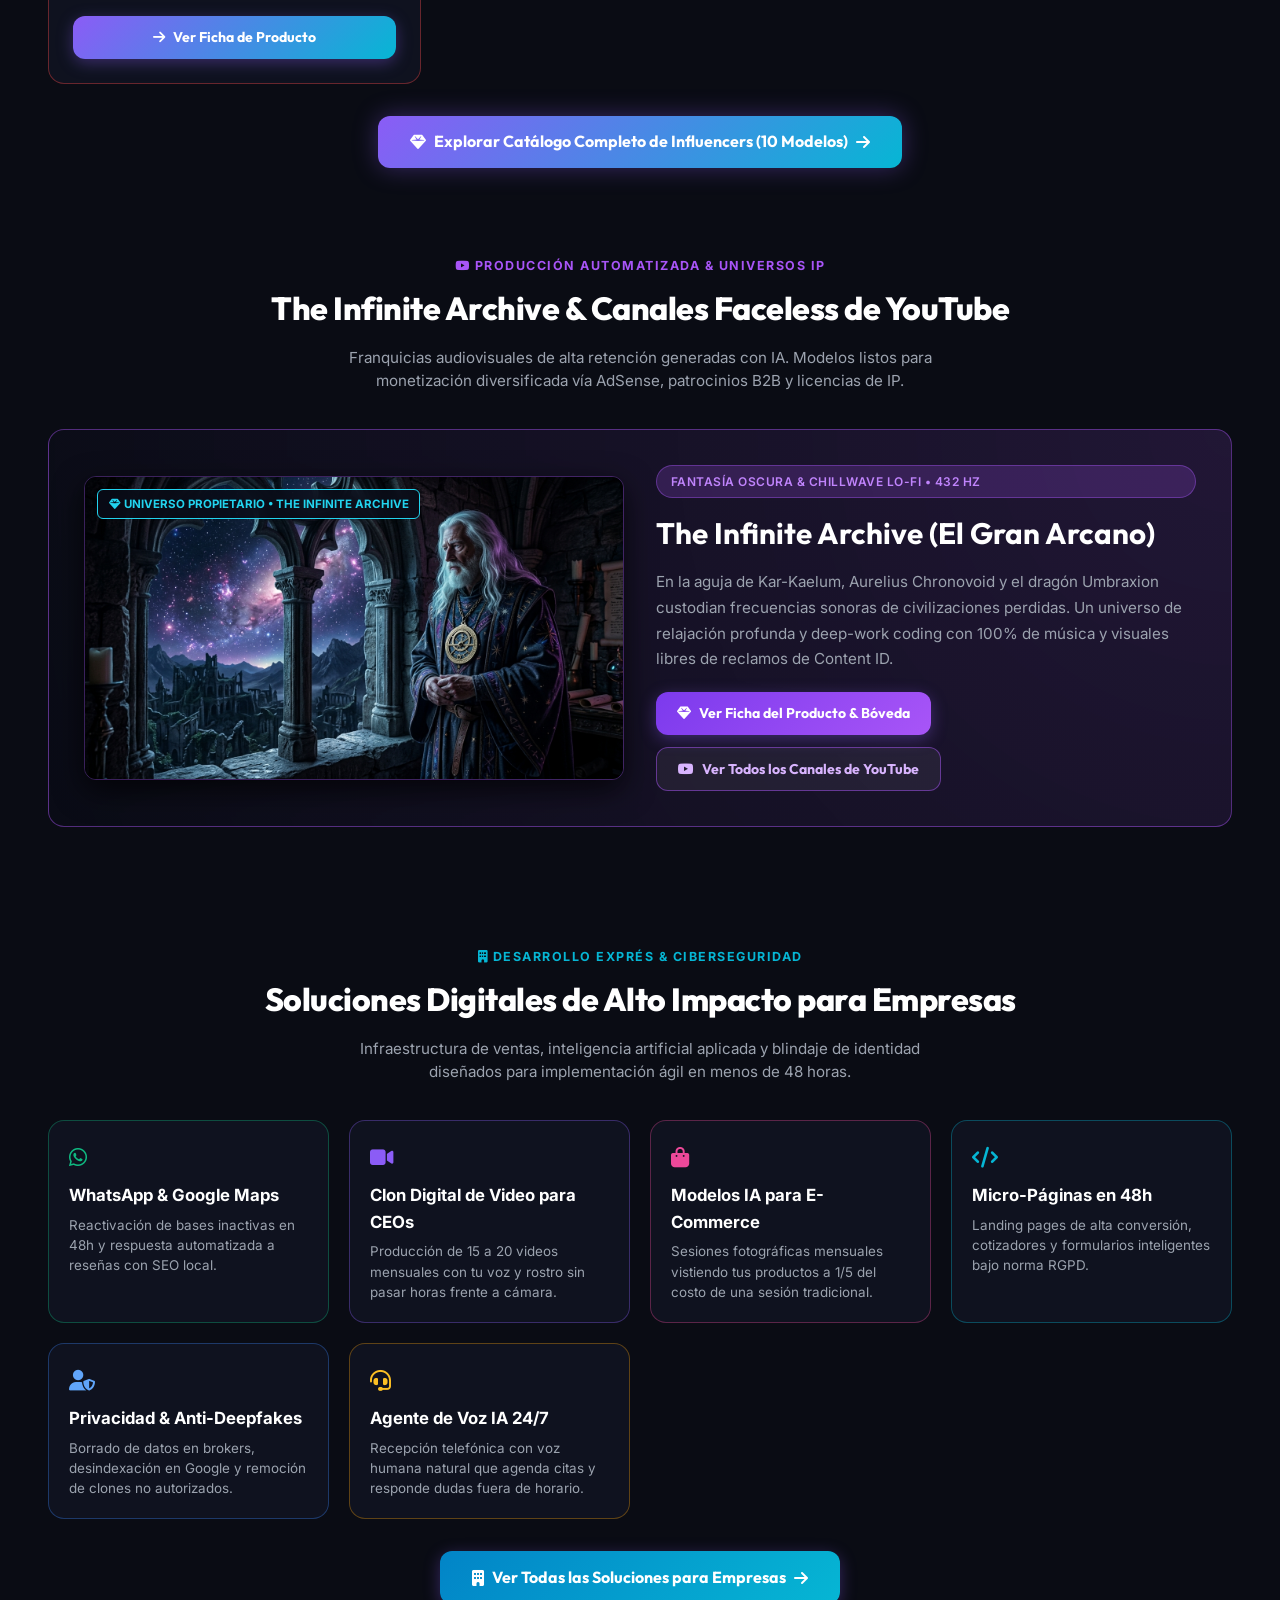
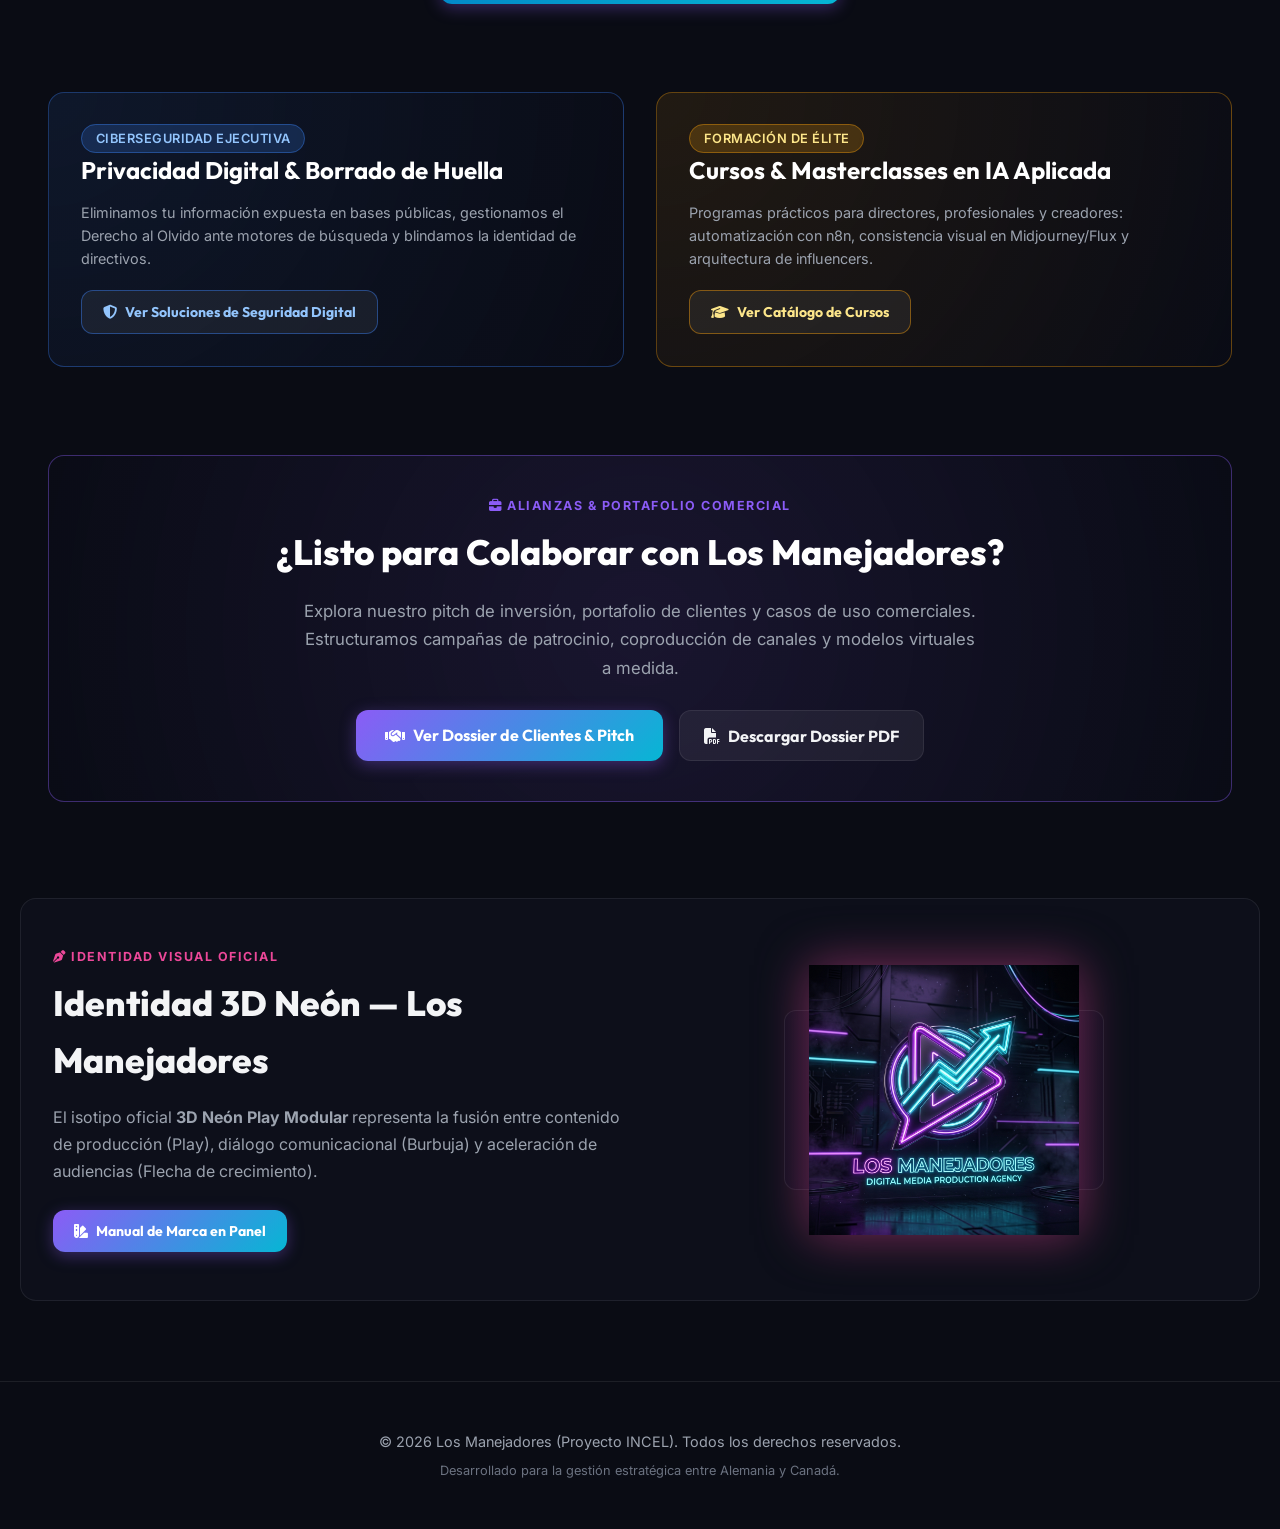
==== commit 638a2e20: "Añadir influencers Freja Lindholm (Música Fantasía / El Gran Arcano) y Nova (Androide Realista Shang" ====
--- a/index.html
+++ b/index.html
@@ -22,7 +22,7 @@
   <link rel="apple-touch-icon" href="favicon.png?v=4">
   
   <!-- CSS Stylesheet -->
-  <link rel="stylesheet" href="styles.css?v=20261001_cleanup_v4">
+  <link rel="stylesheet" href="styles.css?v=20261011_freja_nova_v5">
 </head>
 <body>
 
@@ -253,7 +253,7 @@
 
       <div style="text-align: center; margin-top: 2rem;">
         <a href="#roster" class="btn btn-primary" style="font-size: 1rem; padding: 0.85rem 2rem; box-shadow: 0 0 25px rgba(139, 92, 246, 0.35);">
-          <i class="fa-solid fa-gem"></i> Explorar Catálogo Completo de Influencers (8 Modelos) <i class="fa-solid fa-arrow-right"></i>
+          <i class="fa-solid fa-gem"></i> Explorar Catálogo Completo de Influencers (10 Modelos) <i class="fa-solid fa-arrow-right"></i>
         </a>
       </div>
     </section>
@@ -580,6 +580,20 @@
           <div class="cockpit-chip-info">
             <span class="cockpit-chip-name">Alina Van Dijk</span>
             <span class="cockpit-chip-badge" style="color: #f87171;"><i class="fa-solid fa-fire"></i> Adulto VIP</span>
+          </div>
+        </a>
+        <a href="#influencer-cockpit/freja" class="cockpit-chip-btn" title="Abrir Cockpit Operativo de Freja Lindholm (Música & Arcano)">
+          <img src="freja_avatar.jpg" alt="Freja" />
+          <div class="cockpit-chip-info">
+            <span class="cockpit-chip-name">Freja Lindholm</span>
+            <span class="cockpit-chip-badge" style="color: #10b981;"><i class="fa-solid fa-music"></i> El Gran Arcano</span>
+          </div>
+        </a>
+        <a href="#influencer-cockpit/nova" class="cockpit-chip-btn" title="Abrir Cockpit Operativo de Nova (Androide NV-01)">
+          <img src="nova_avatar.jpg" alt="Nova" />
+          <div class="cockpit-chip-info">
+            <span class="cockpit-chip-name">Nova (NV-01)</span>
+            <span class="cockpit-chip-badge" style="color: var(--cyan);"><i class="fa-solid fa-robot"></i> Androide Real</span>
           </div>
         </a>
       </div>
@@ -1592,6 +1606,6 @@
   </footer>
 
   <!-- App JS JavaScript -->
-  <script src="app.js?v=20261001_cleanup_v4"></script>
+  <script src="app.js?v=20261011_freja_nova_v5"></script>
 </body>
 </html>
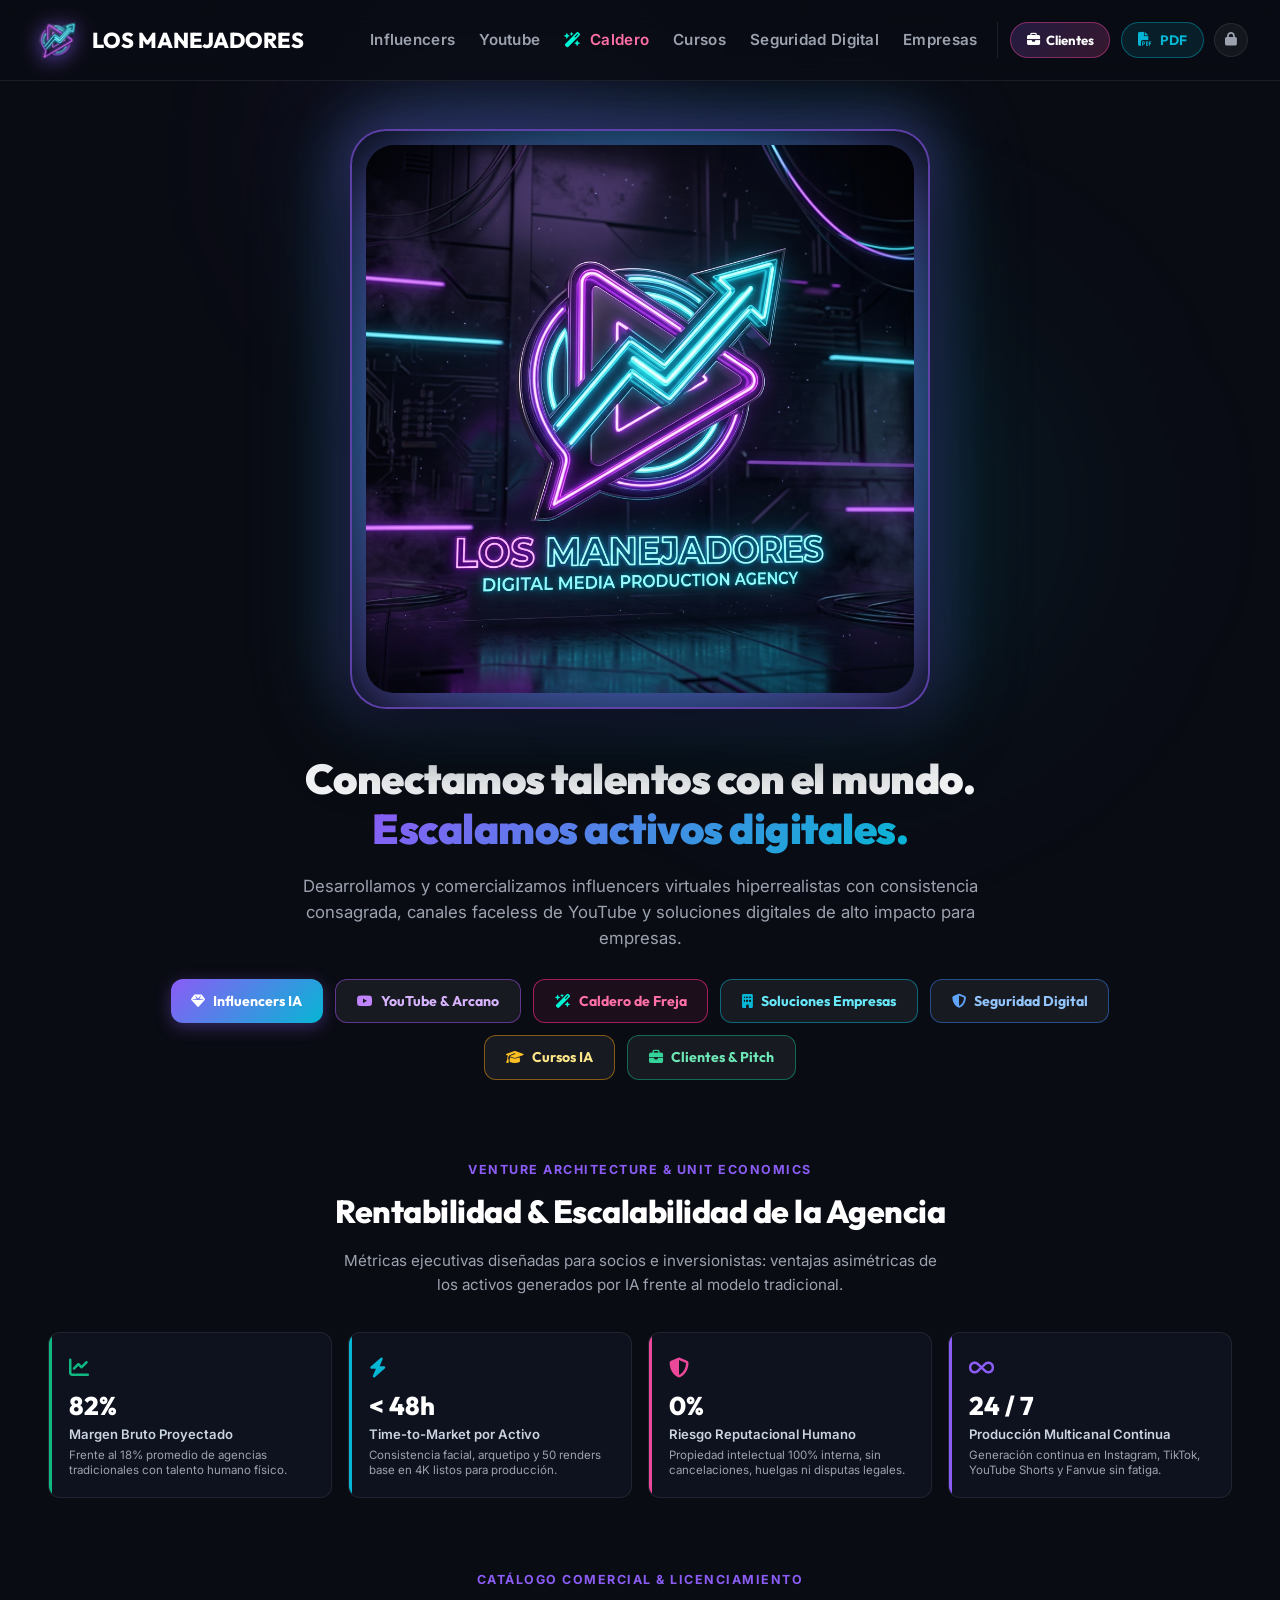
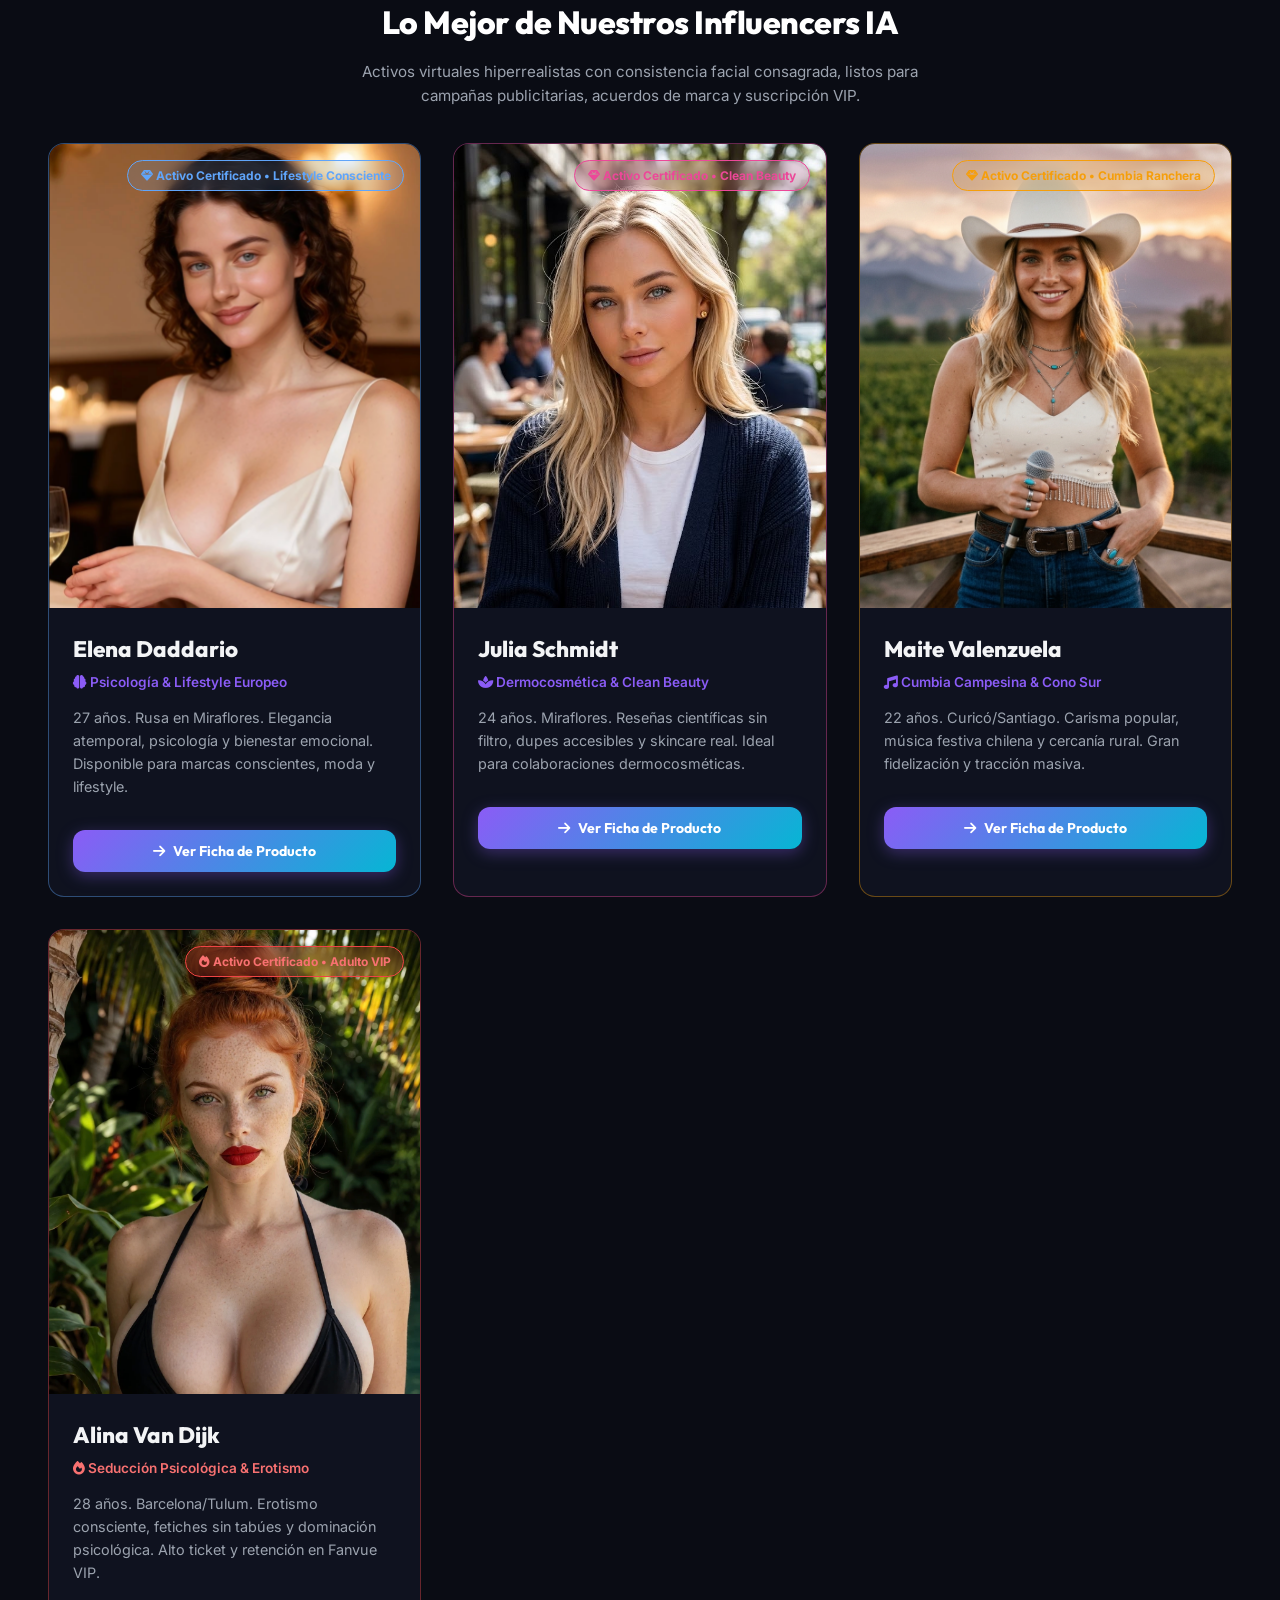
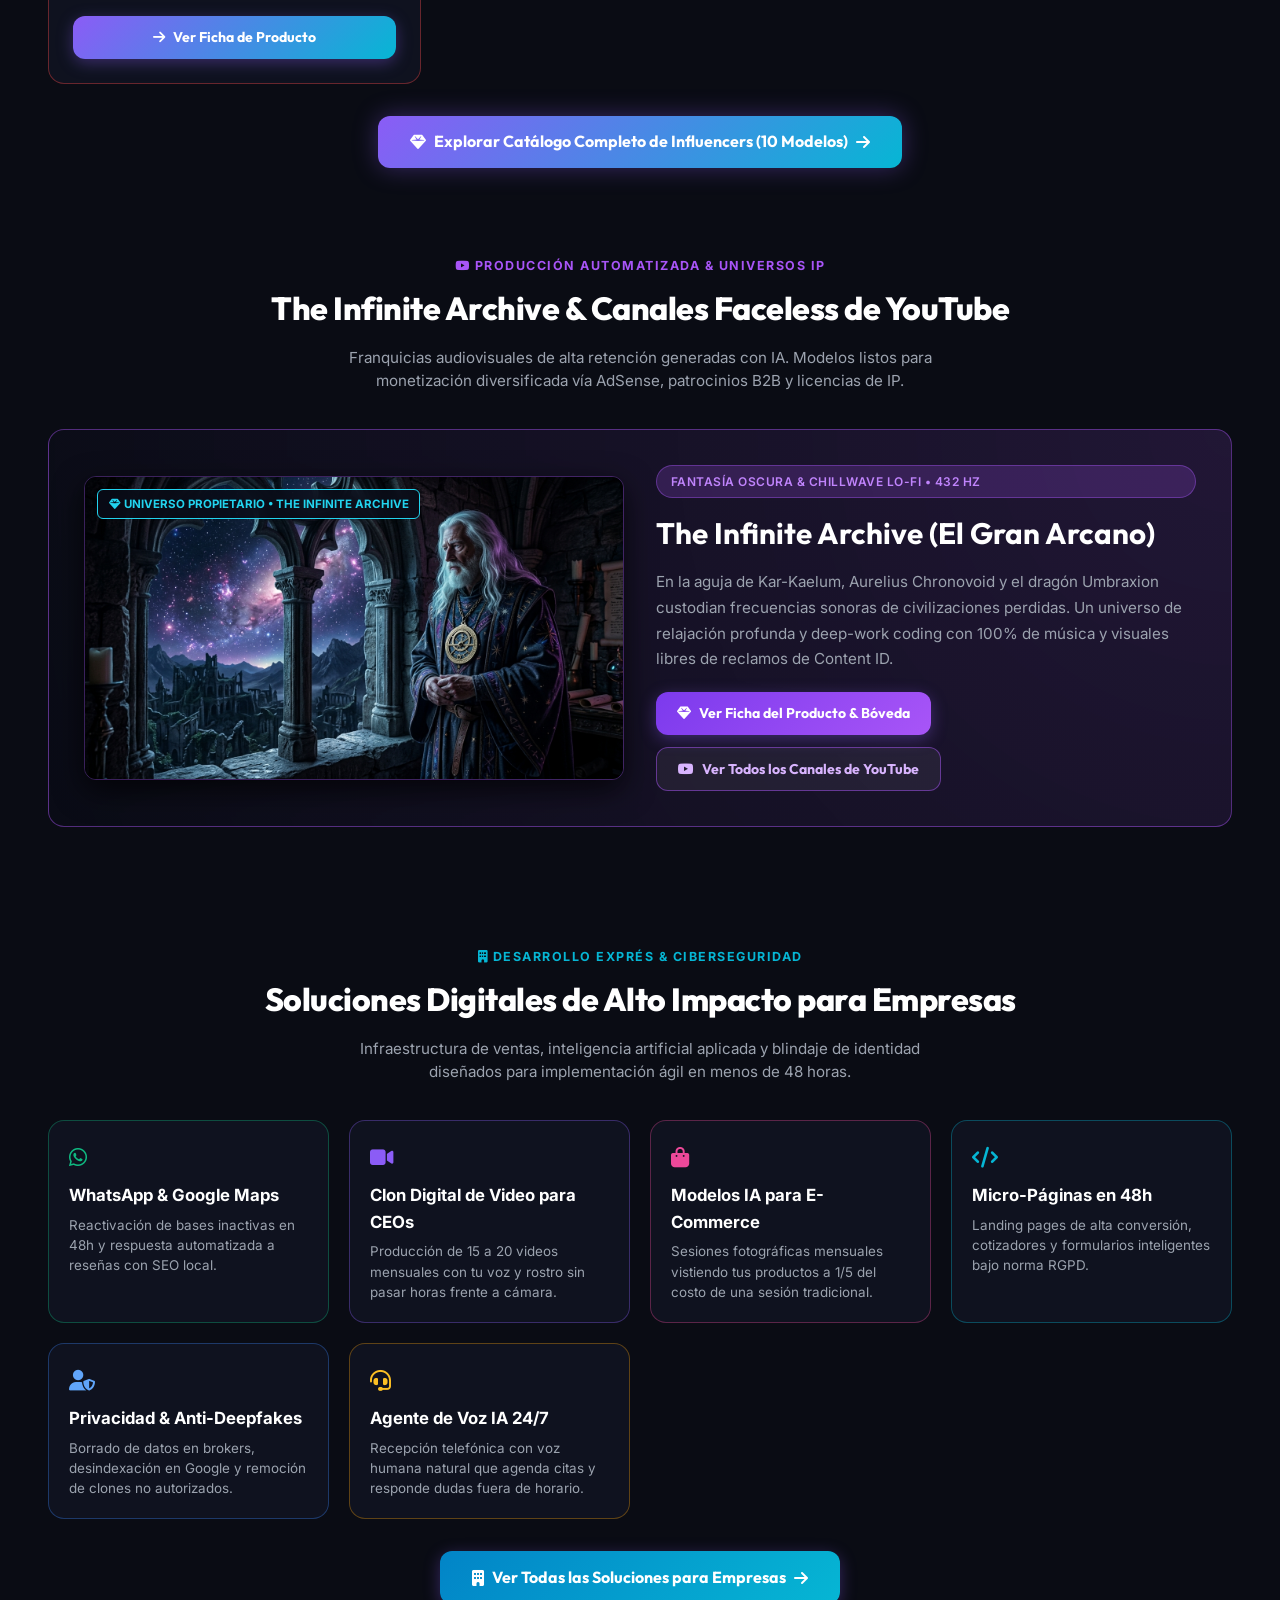
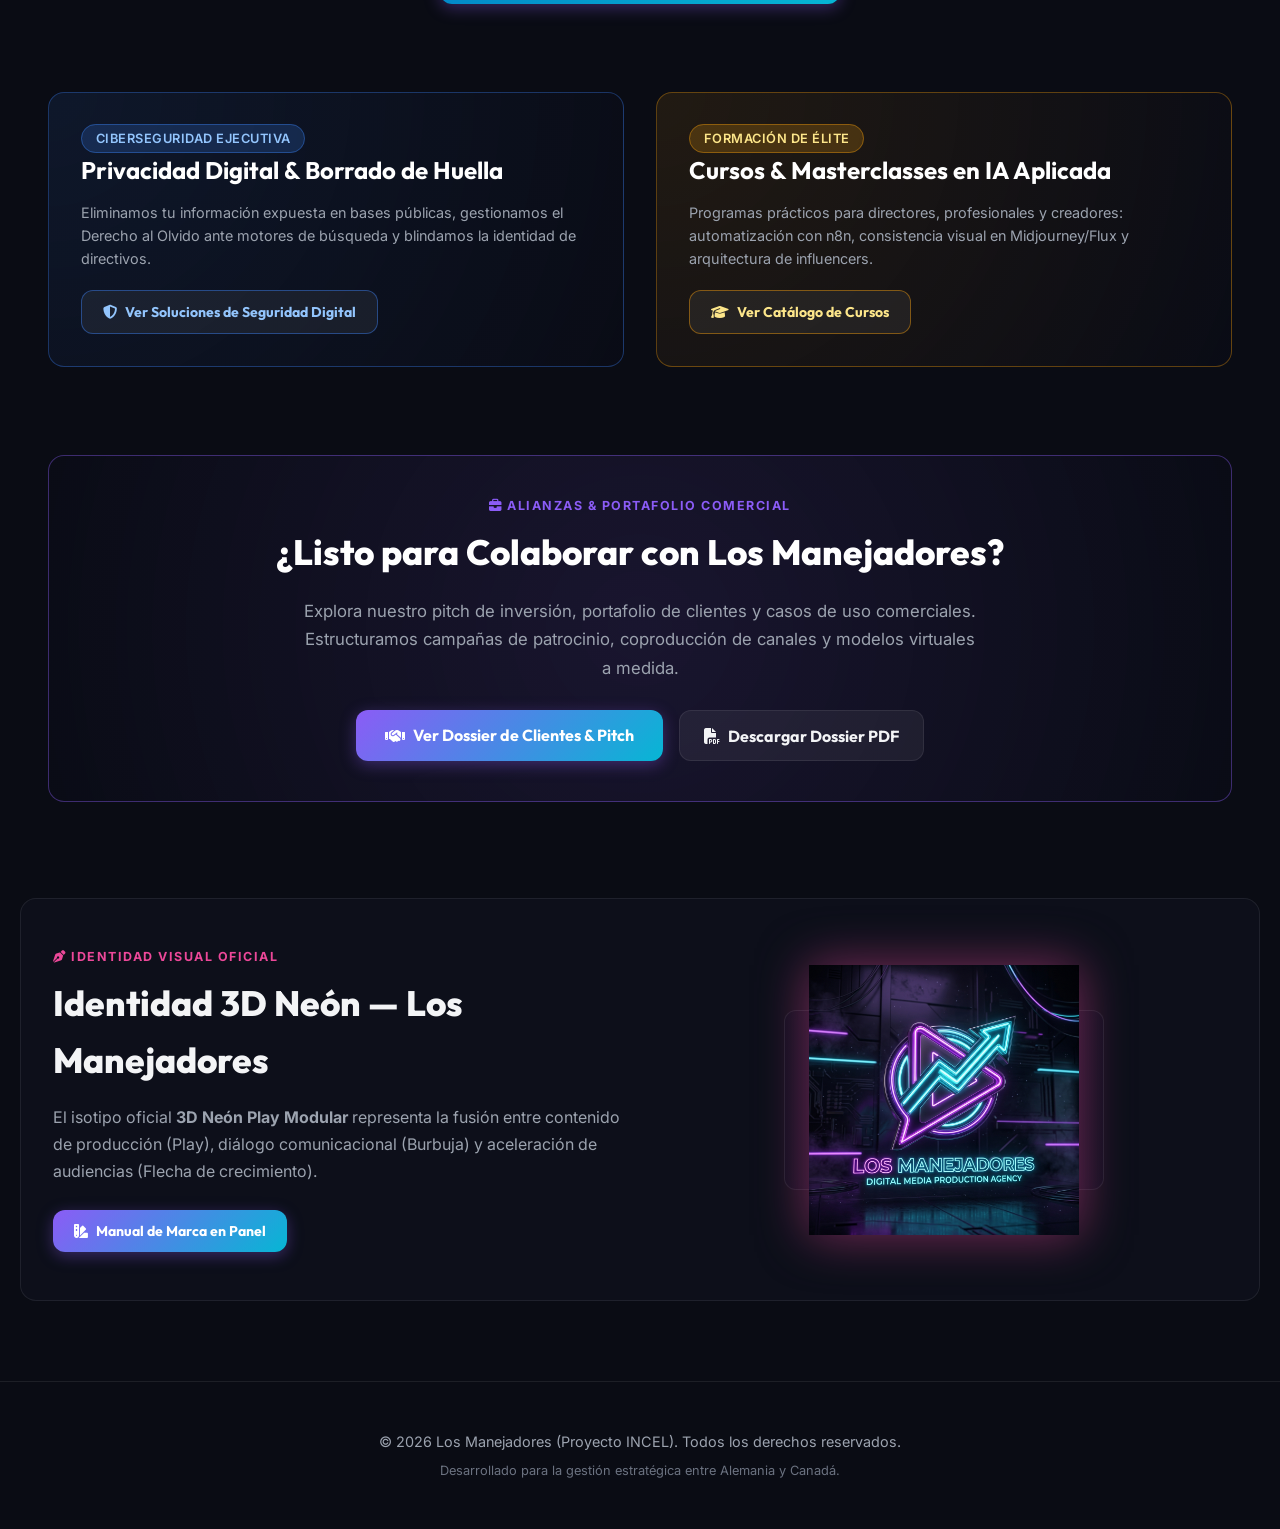
==== commit 74a44a28: "Feat: integrar mini-app El Caldero de Freja (estudio conceptual de música IA) y enlaces en navbar/he" ====
--- a/index.html
+++ b/index.html
@@ -22,7 +22,7 @@
   <link rel="apple-touch-icon" href="favicon.png?v=4">
   
   <!-- CSS Stylesheet -->
-  <link rel="stylesheet" href="styles.css?v=20261011_freja_nova_v5">
+  <link rel="stylesheet" href="styles.css?v=20261011_freja_fix_v6">
 </head>
 <body>
 
@@ -45,6 +45,7 @@
       <ul class="nav-links" id="public-nav-links">
         <li><a href="#roster">Influencers</a></li>
         <li><a href="#youtube">Youtube</a></li>
+        <li><a href="caldero_freja/" target="_blank" style="color: #ff70a6; font-weight: 600;"><i class="fa-solid fa-wand-magic-sparkles" style="color: #00f5d4; margin-right: 4px;"></i> Caldero</a></li>
         <li><a href="#cursos">Cursos</a></li>
         <li><a href="#seguridad">Seguridad Digital</a></li>
         <li><a href="#empresas">Empresas</a></li>
@@ -101,6 +102,9 @@
           </a>
           <a href="#youtube" class="btn btn-secondary" style="border-color: rgba(168, 85, 247, 0.5); color: #d8b4fe;">
             <i class="fa-brands fa-youtube" style="color: #c084fc;"></i> YouTube & Arcano
+          </a>
+          <a href="caldero_freja/" target="_blank" class="btn btn-secondary" style="border-color: rgba(255, 42, 133, 0.6); color: #ff70a6; background: rgba(255, 42, 133, 0.08);">
+            <i class="fa-solid fa-wand-magic-sparkles" style="color: #00f5d4;"></i> Caldero de Freja
           </a>
           <a href="#empresas" class="btn btn-secondary" style="border-color: rgba(6, 182, 212, 0.5); color: #67e8f9;">
             <i class="fa-solid fa-building" style="color: var(--cyan);"></i> Soluciones Empresas
@@ -1606,6 +1610,6 @@
   </footer>
 
   <!-- App JS JavaScript -->
-  <script src="app.js?v=20261011_freja_nova_v5"></script>
+  <script src="app.js?v=20261011_freja_fix_v6"></script>
 </body>
 </html>
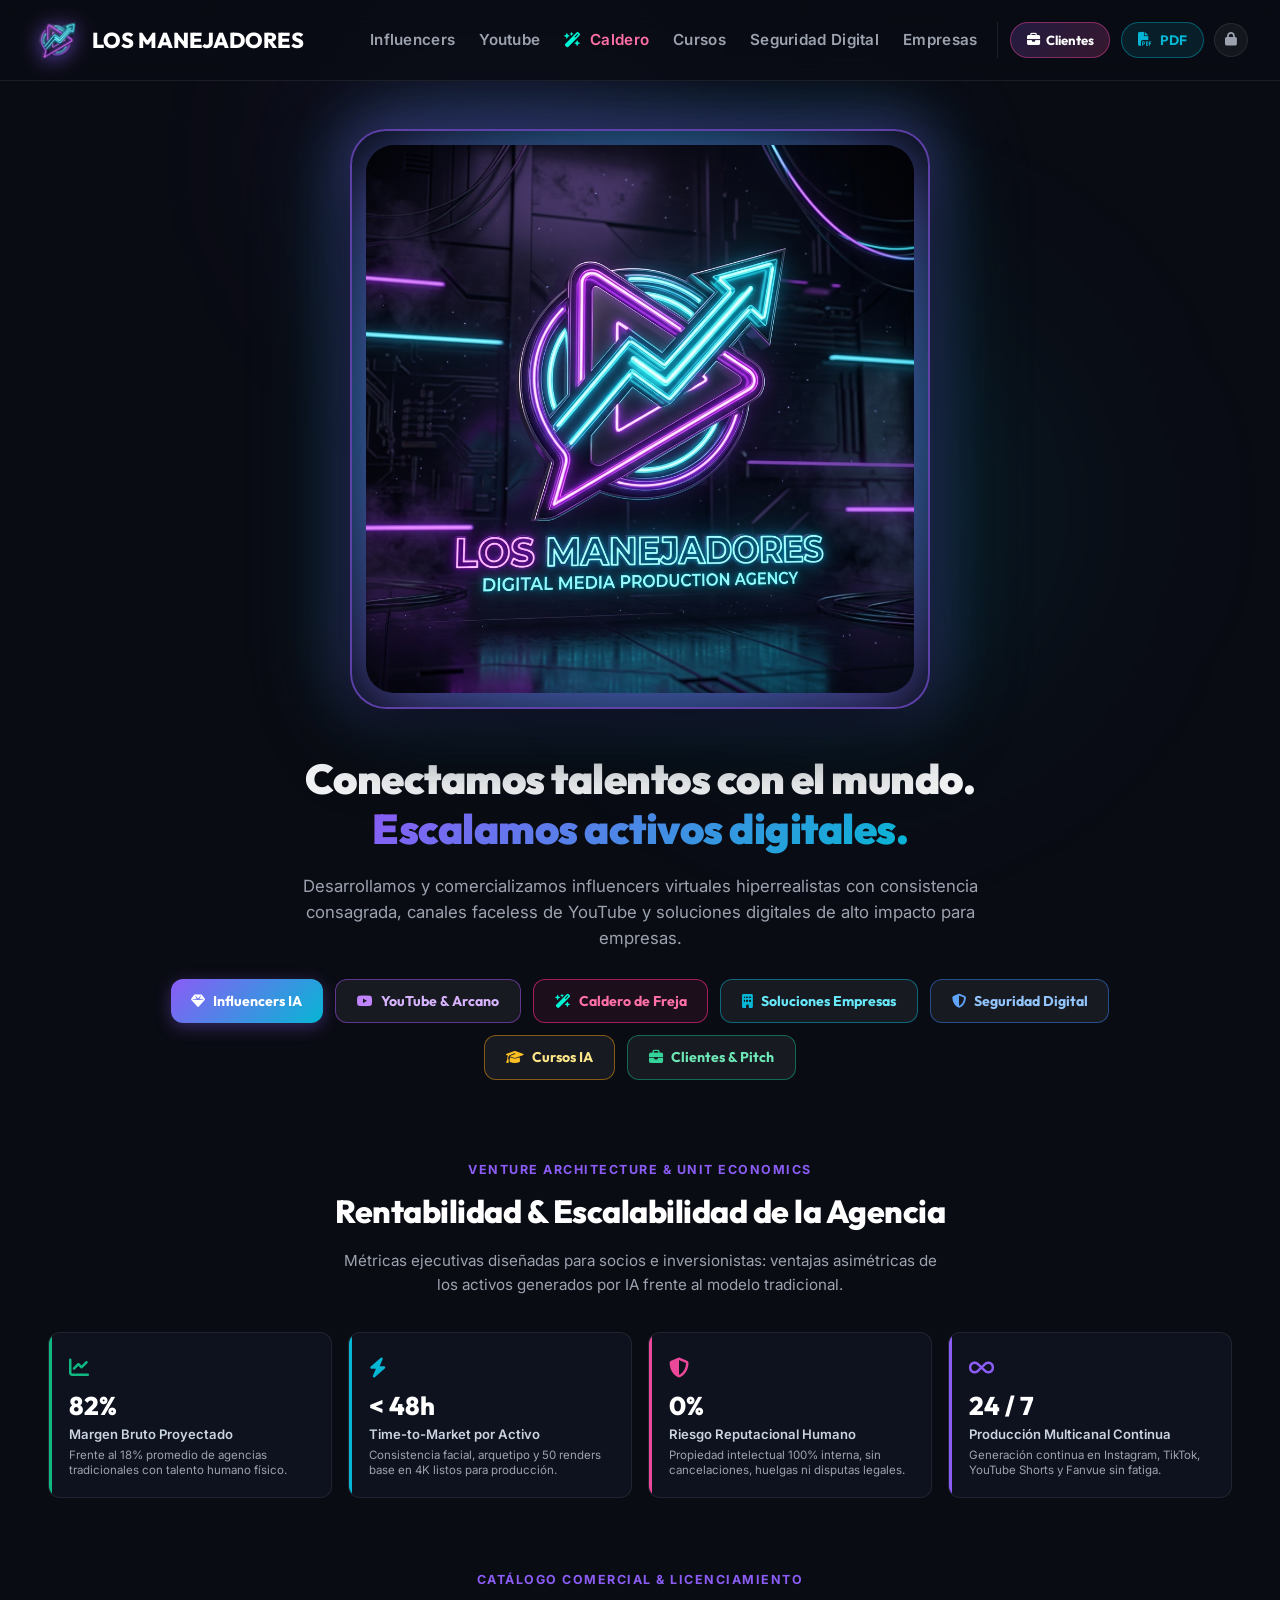
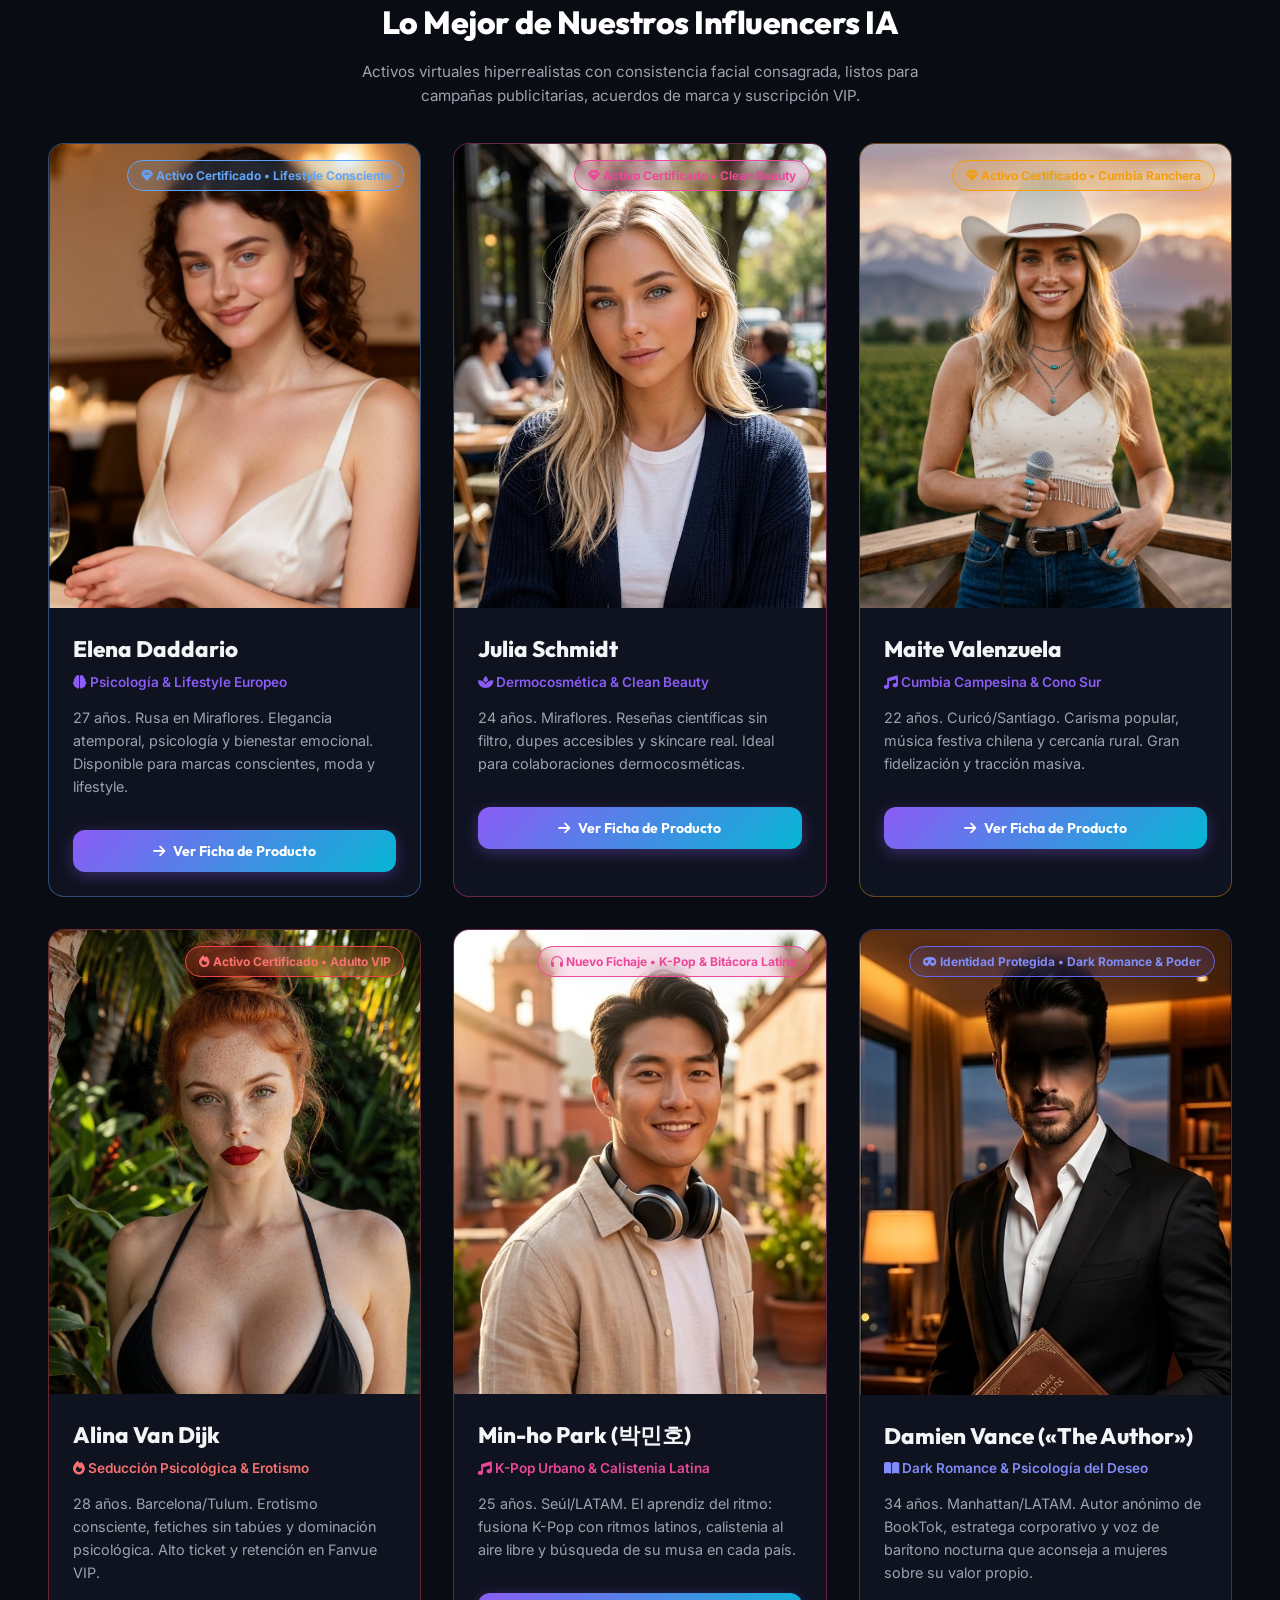
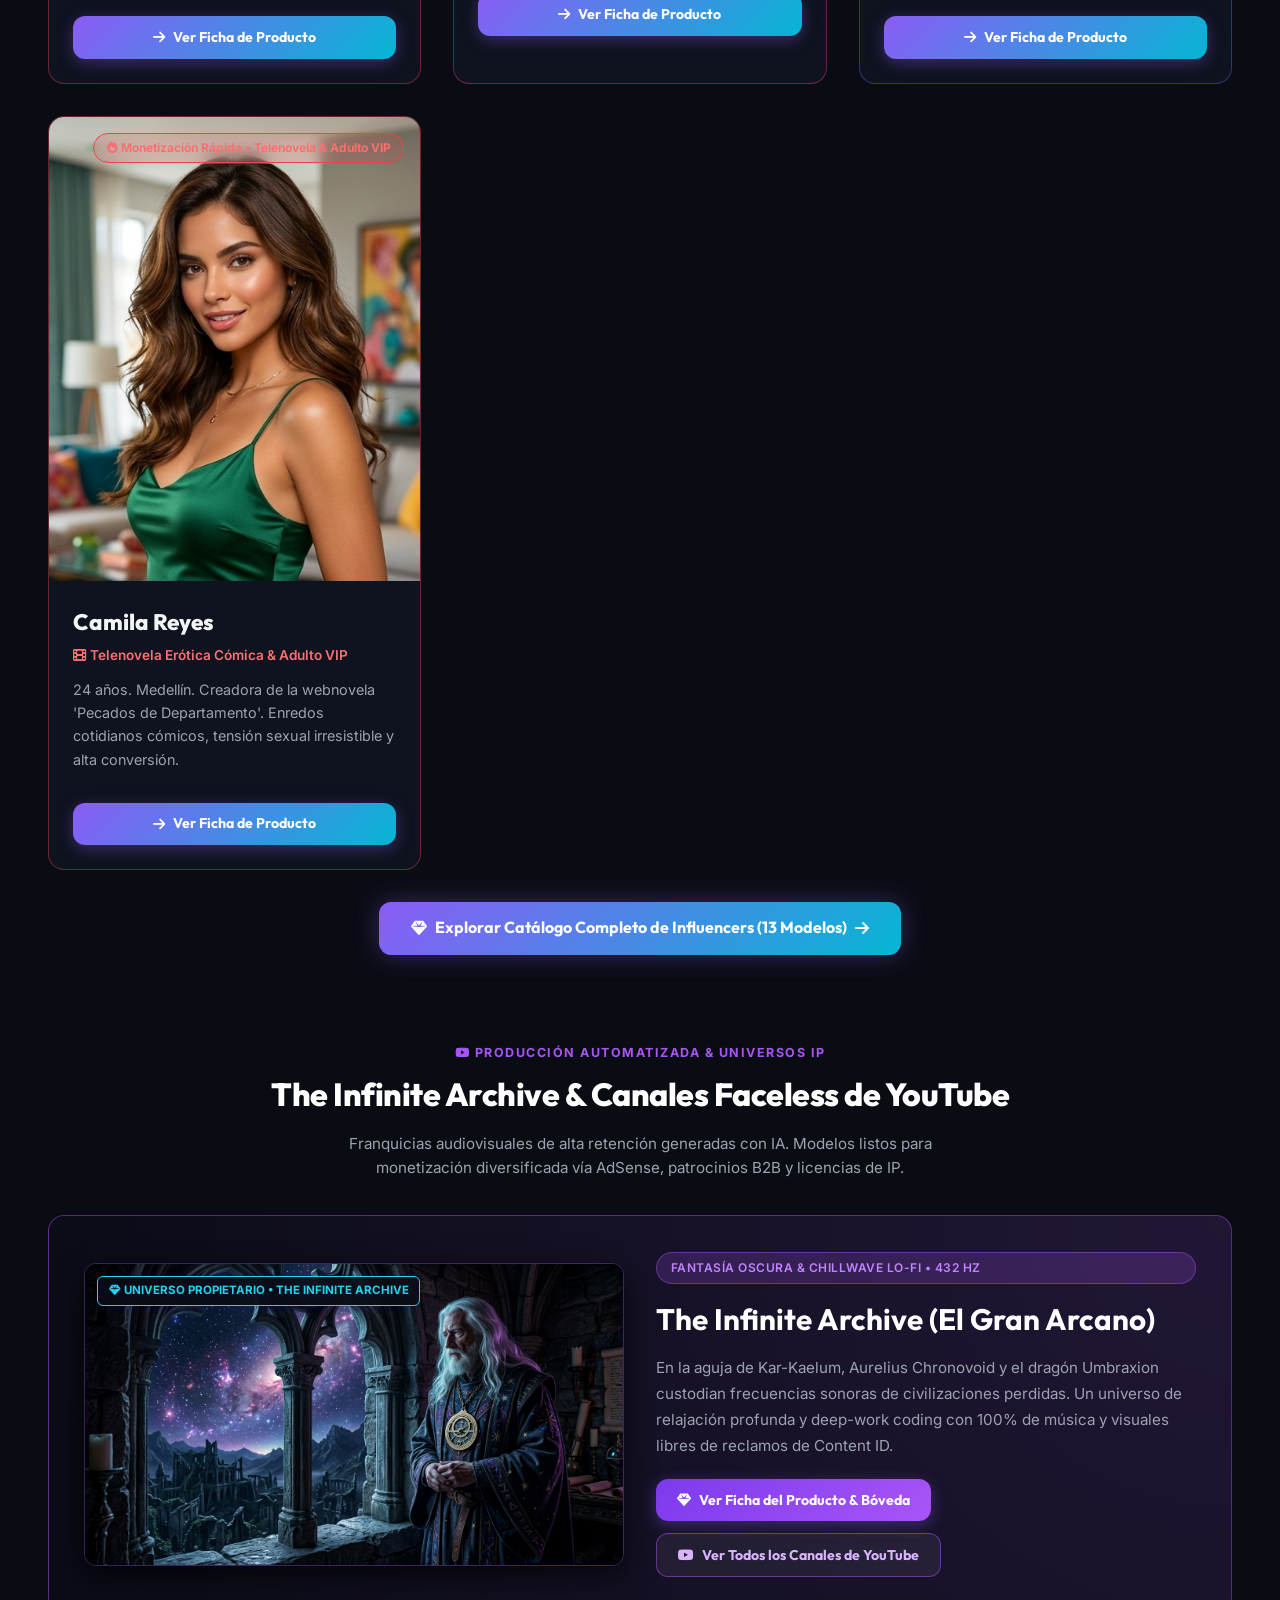
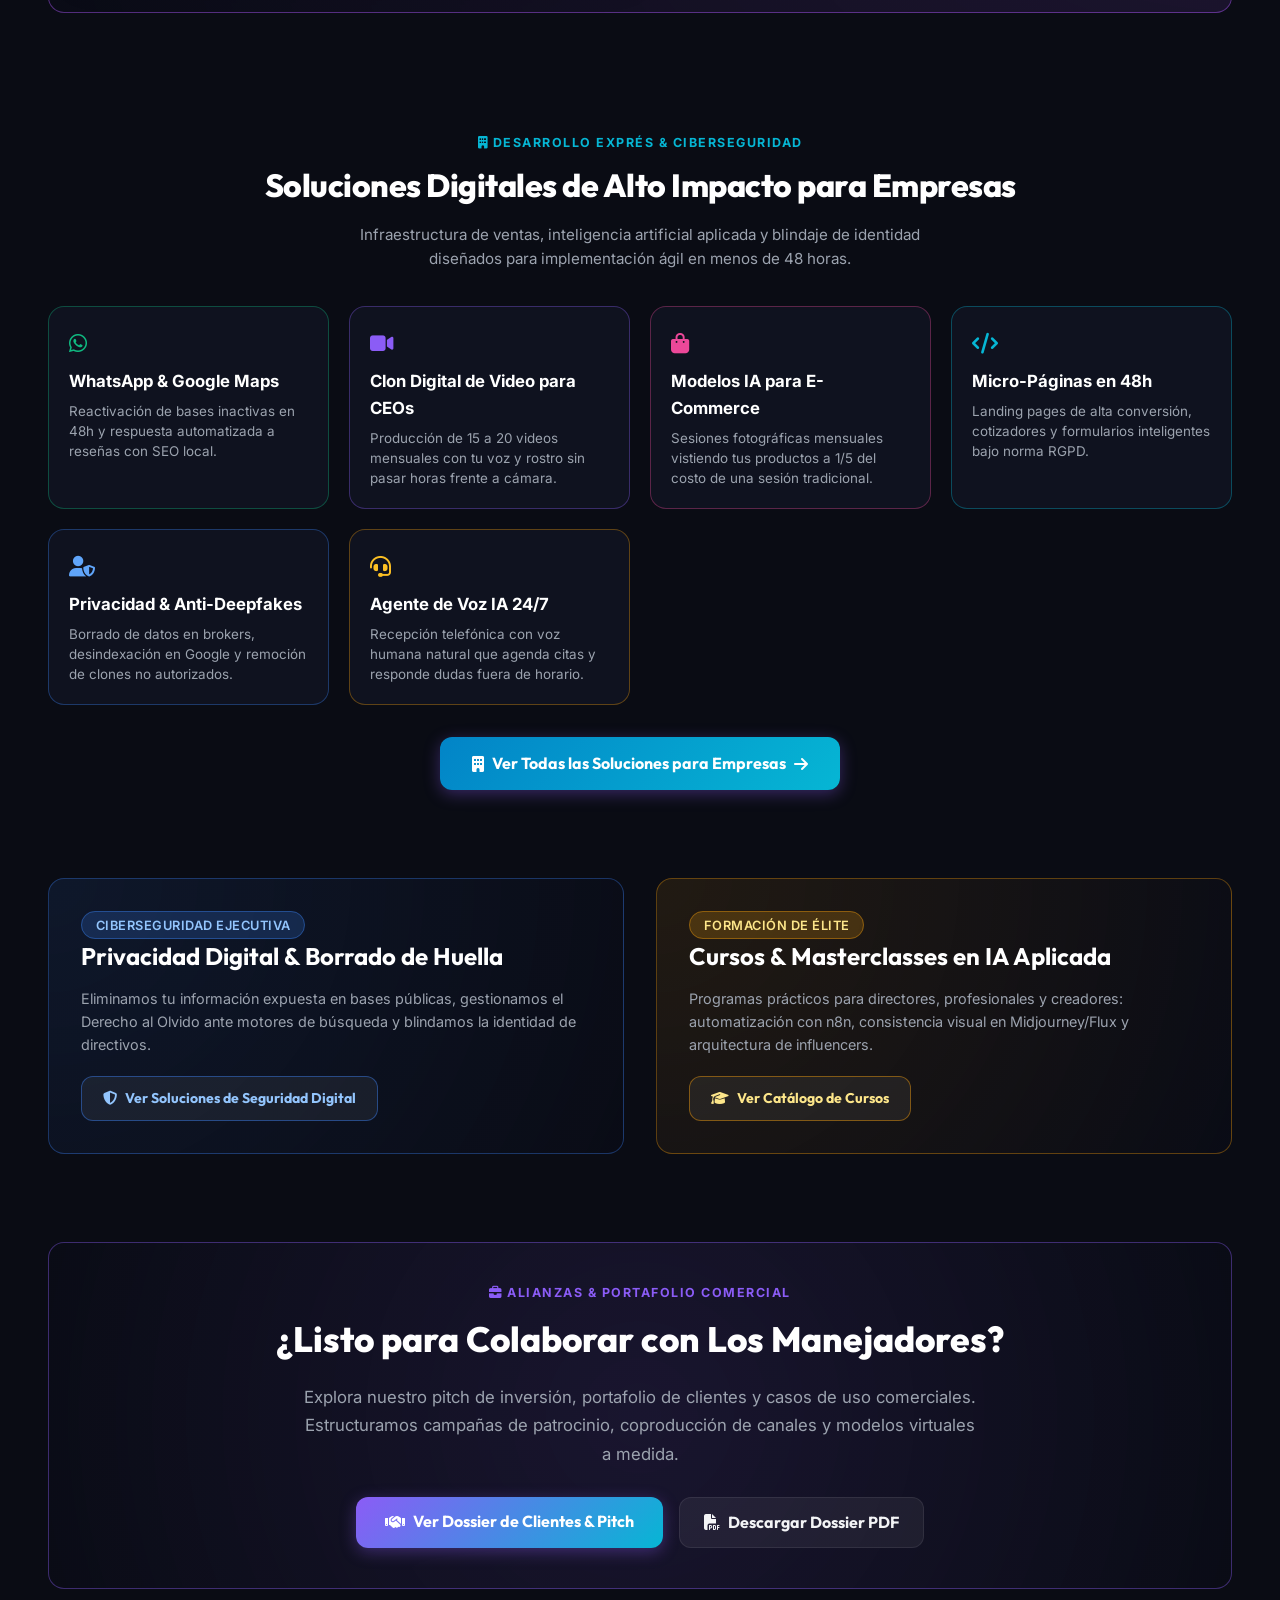
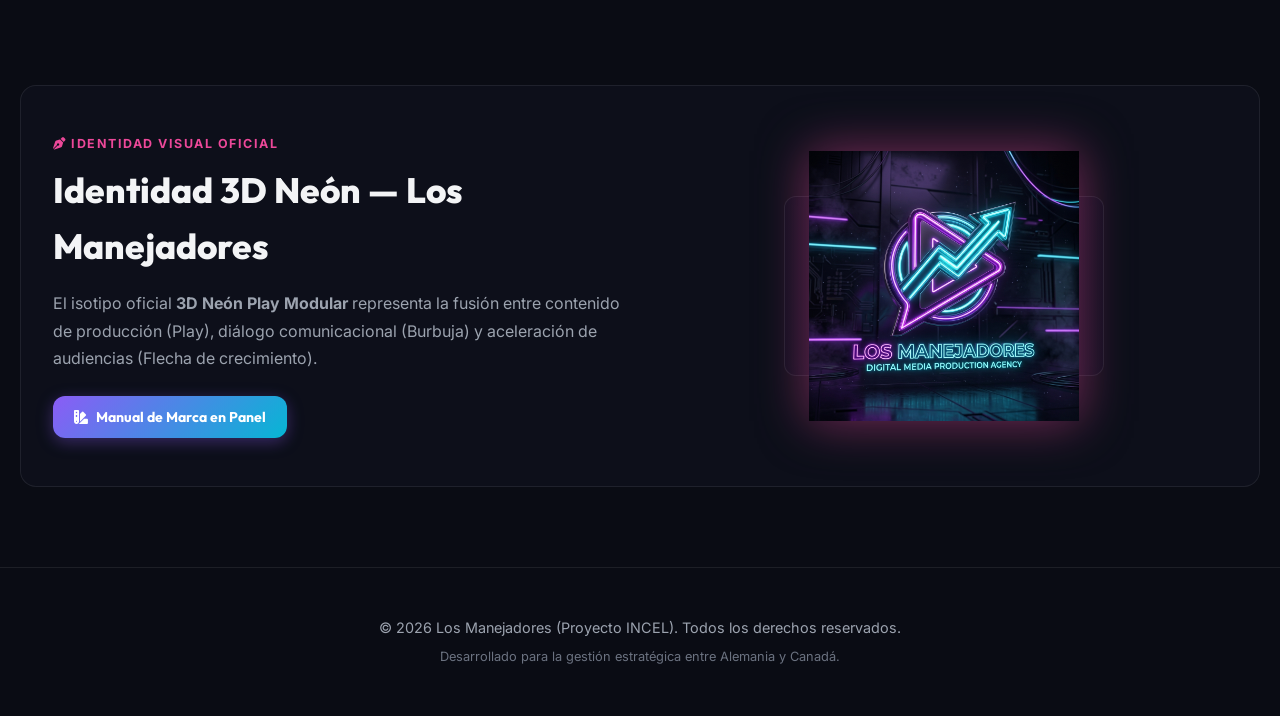
==== commit d53a9b1a: "feat: incorporar 3 nuevos influencers (Min-ho, Damien, Camila) con avatares, fichas y guiones piloto" ====
--- a/index.html
+++ b/index.html
@@ -253,11 +253,71 @@
             </div>
           </div>
         </div>
+
+        <!-- Min-ho Park -->
+        <div class="glass-card influencer-card" style="border-color: rgba(236, 72, 153, 0.4);">
+          <div class="influencer-img-wrapper">
+            <img src="minho_avatar.jpg" alt="Min-ho Park" class="influencer-img" loading="lazy">
+            <span class="influencer-badge" style="color: #ec4899; border-color: #ec4899; background: rgba(236, 72, 153, 0.15);">
+              <i class="fa-solid fa-headphones"></i> Nuevo Fichaje • K-Pop & Bitácora Latina
+            </span>
+          </div>
+          <div class="influencer-info">
+            <h3 class="influencer-name">Min-ho Park (박민호)</h3>
+            <span class="influencer-niche" style="color: #ec4899;"><i class="fa-solid fa-music"></i> K-Pop Urbano & Calistenia Latina</span>
+            <p class="influencer-desc">25 años. Seúl/LATAM. El aprendiz del ritmo: fusiona K-Pop con ritmos latinos, calistenia al aire libre y búsqueda de su musa en cada país.</p>
+            <div style="display: flex; gap: 0.5rem; margin-top: 0.75rem;">
+              <a href="#influencer/minho" class="btn btn-primary influencer-btn" style="flex: 1; justify-content: center;">
+                <i class="fa-solid fa-arrow-right"></i> Ver Ficha de Producto
+              </a>
+            </div>
+          </div>
+        </div>
+
+        <!-- Damien Vance -->
+        <div class="glass-card influencer-card" style="border-color: rgba(99, 102, 241, 0.4);">
+          <div class="influencer-img-wrapper">
+            <img src="damien_avatar.jpg" alt="Damien Vance" class="influencer-img" loading="lazy">
+            <span class="influencer-badge" style="color: #818cf8; border-color: #6366f1; background: rgba(99, 102, 241, 0.15);">
+              <i class="fa-solid fa-mask"></i> Identidad Protegida • Dark Romance & Poder
+            </span>
+          </div>
+          <div class="influencer-info">
+            <h3 class="influencer-name">Damien Vance («The Author»)</h3>
+            <span class="influencer-niche" style="color: #818cf8;"><i class="fa-solid fa-book-open"></i> Dark Romance & Psicología del Deseo</span>
+            <p class="influencer-desc">34 años. Manhattan/LATAM. Autor anónimo de BookTok, estratega corporativo y voz de barítono nocturna que aconseja a mujeres sobre su valor propio.</p>
+            <div style="display: flex; gap: 0.5rem; margin-top: 0.75rem;">
+              <a href="#influencer/damien" class="btn btn-primary influencer-btn" style="flex: 1; justify-content: center;">
+                <i class="fa-solid fa-arrow-right"></i> Ver Ficha de Producto
+              </a>
+            </div>
+          </div>
+        </div>
+
+        <!-- Camila Reyes -->
+        <div class="glass-card influencer-card" style="border-color: rgba(239, 68, 68, 0.4);">
+          <div class="influencer-img-wrapper">
+            <img src="camila_avatar.jpg" alt="Camila Reyes" class="influencer-img" loading="lazy">
+            <span class="influencer-badge" style="color: #f87171; border-color: #ef4444; background: rgba(239, 68, 68, 0.15);">
+              <i class="fa-solid fa-fire"></i> Monetización Rápida • Telenovela & Adulto VIP
+            </span>
+          </div>
+          <div class="influencer-info">
+            <h3 class="influencer-name">Camila Reyes</h3>
+            <span class="influencer-niche" style="color: #f87171;"><i class="fa-solid fa-film"></i> Telenovela Erótica Cómica & Adulto VIP</span>
+            <p class="influencer-desc">24 años. Medellín. Creadora de la webnovela 'Pecados de Departamento'. Enredos cotidianos cómicos, tensión sexual irresistible y alta conversión.</p>
+            <div style="display: flex; gap: 0.5rem; margin-top: 0.75rem;">
+              <a href="#influencer/camila" class="btn btn-primary influencer-btn" style="flex: 1; justify-content: center;">
+                <i class="fa-solid fa-arrow-right"></i> Ver Ficha de Producto
+              </a>
+            </div>
+          </div>
+        </div>
       </div>
 
       <div style="text-align: center; margin-top: 2rem;">
         <a href="#roster" class="btn btn-primary" style="font-size: 1rem; padding: 0.85rem 2rem; box-shadow: 0 0 25px rgba(139, 92, 246, 0.35);">
-          <i class="fa-solid fa-gem"></i> Explorar Catálogo Completo de Influencers (10 Modelos) <i class="fa-solid fa-arrow-right"></i>
+          <i class="fa-solid fa-gem"></i> Explorar Catálogo Completo de Influencers (13 Modelos) <i class="fa-solid fa-arrow-right"></i>
         </a>
       </div>
     </section>
